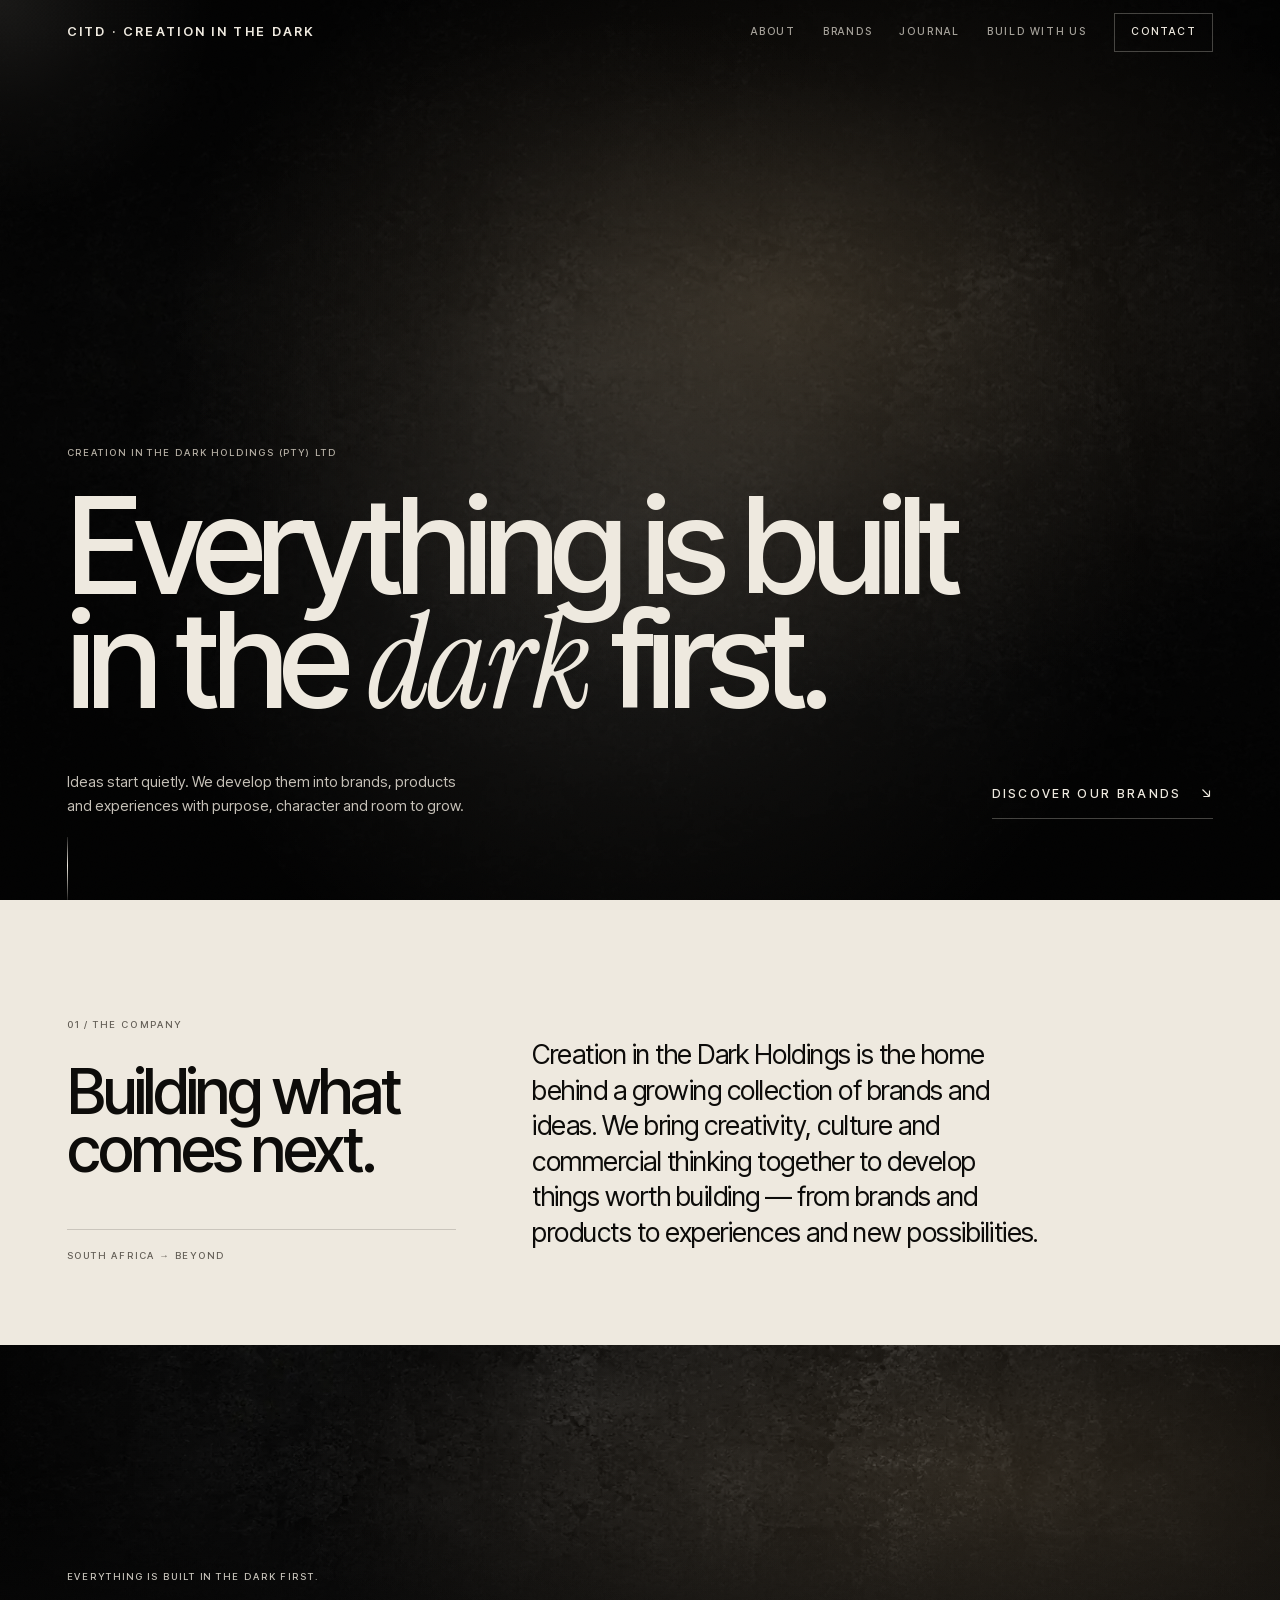
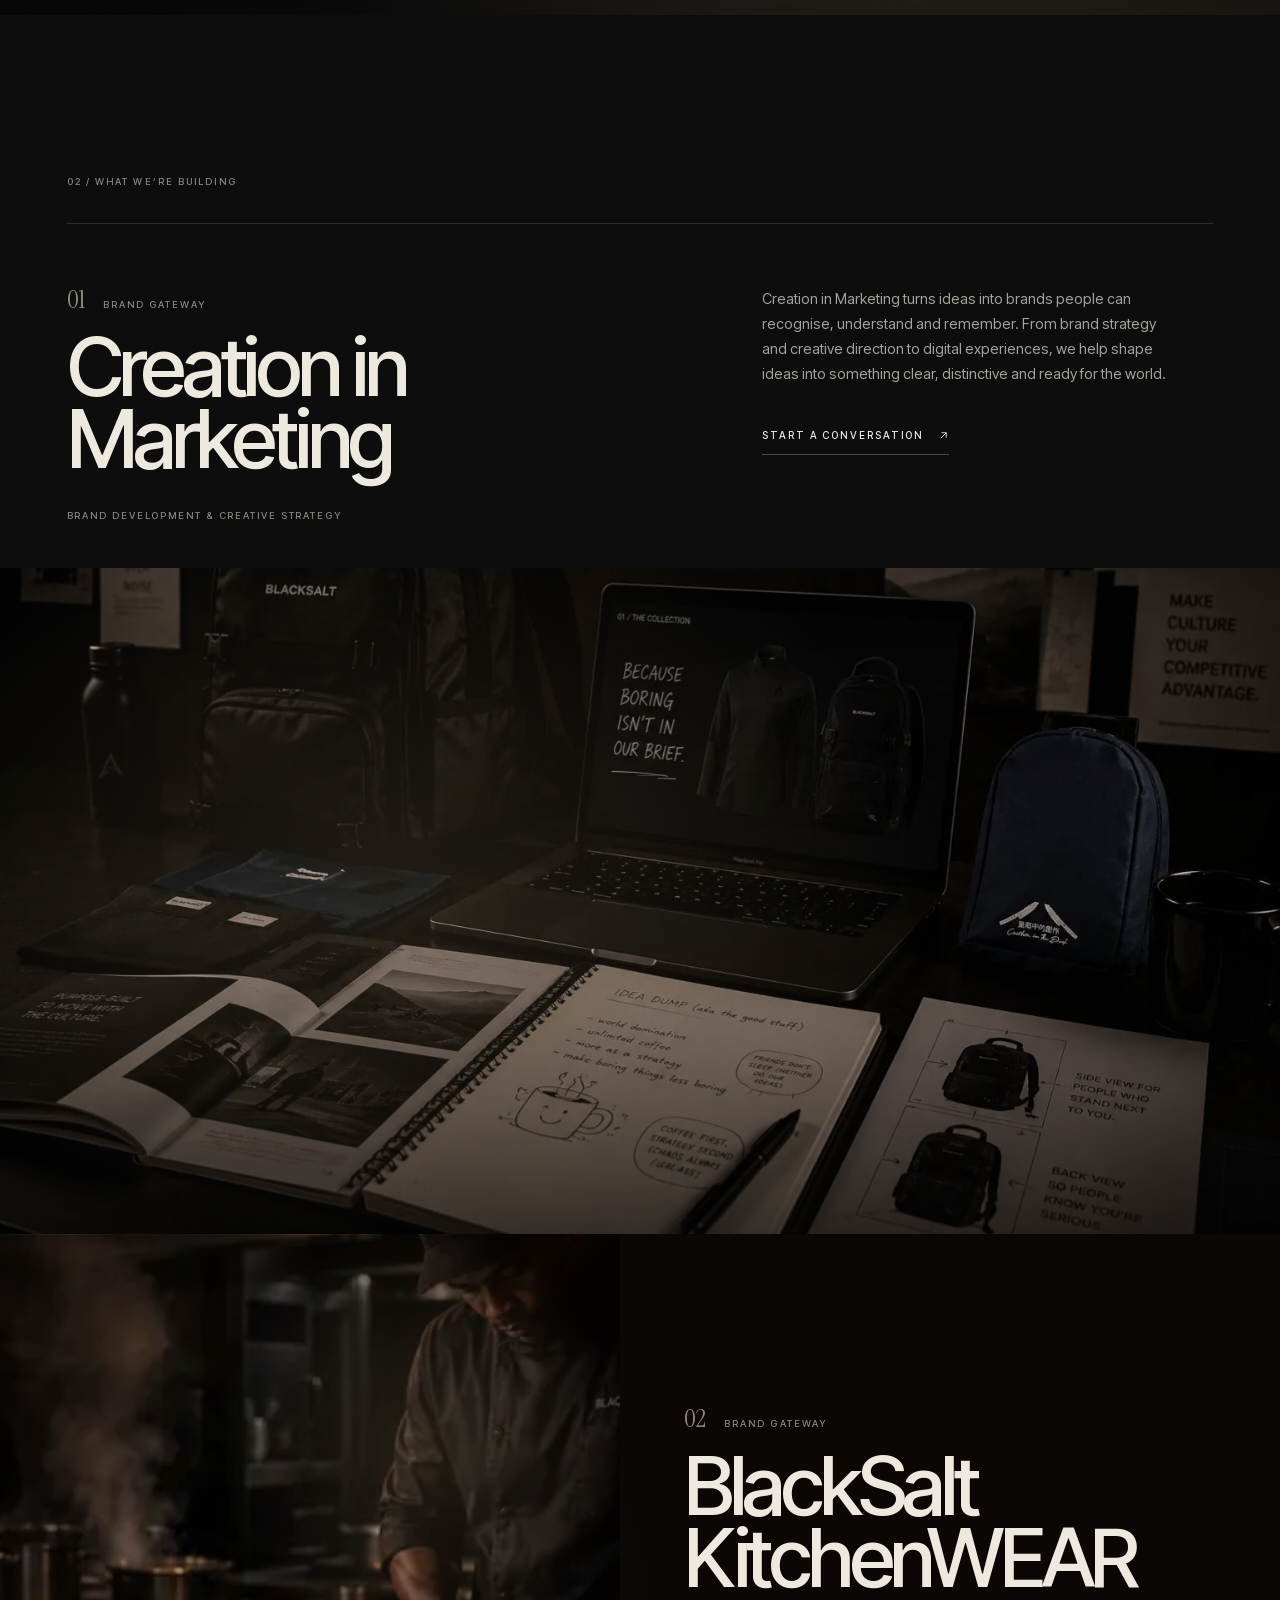
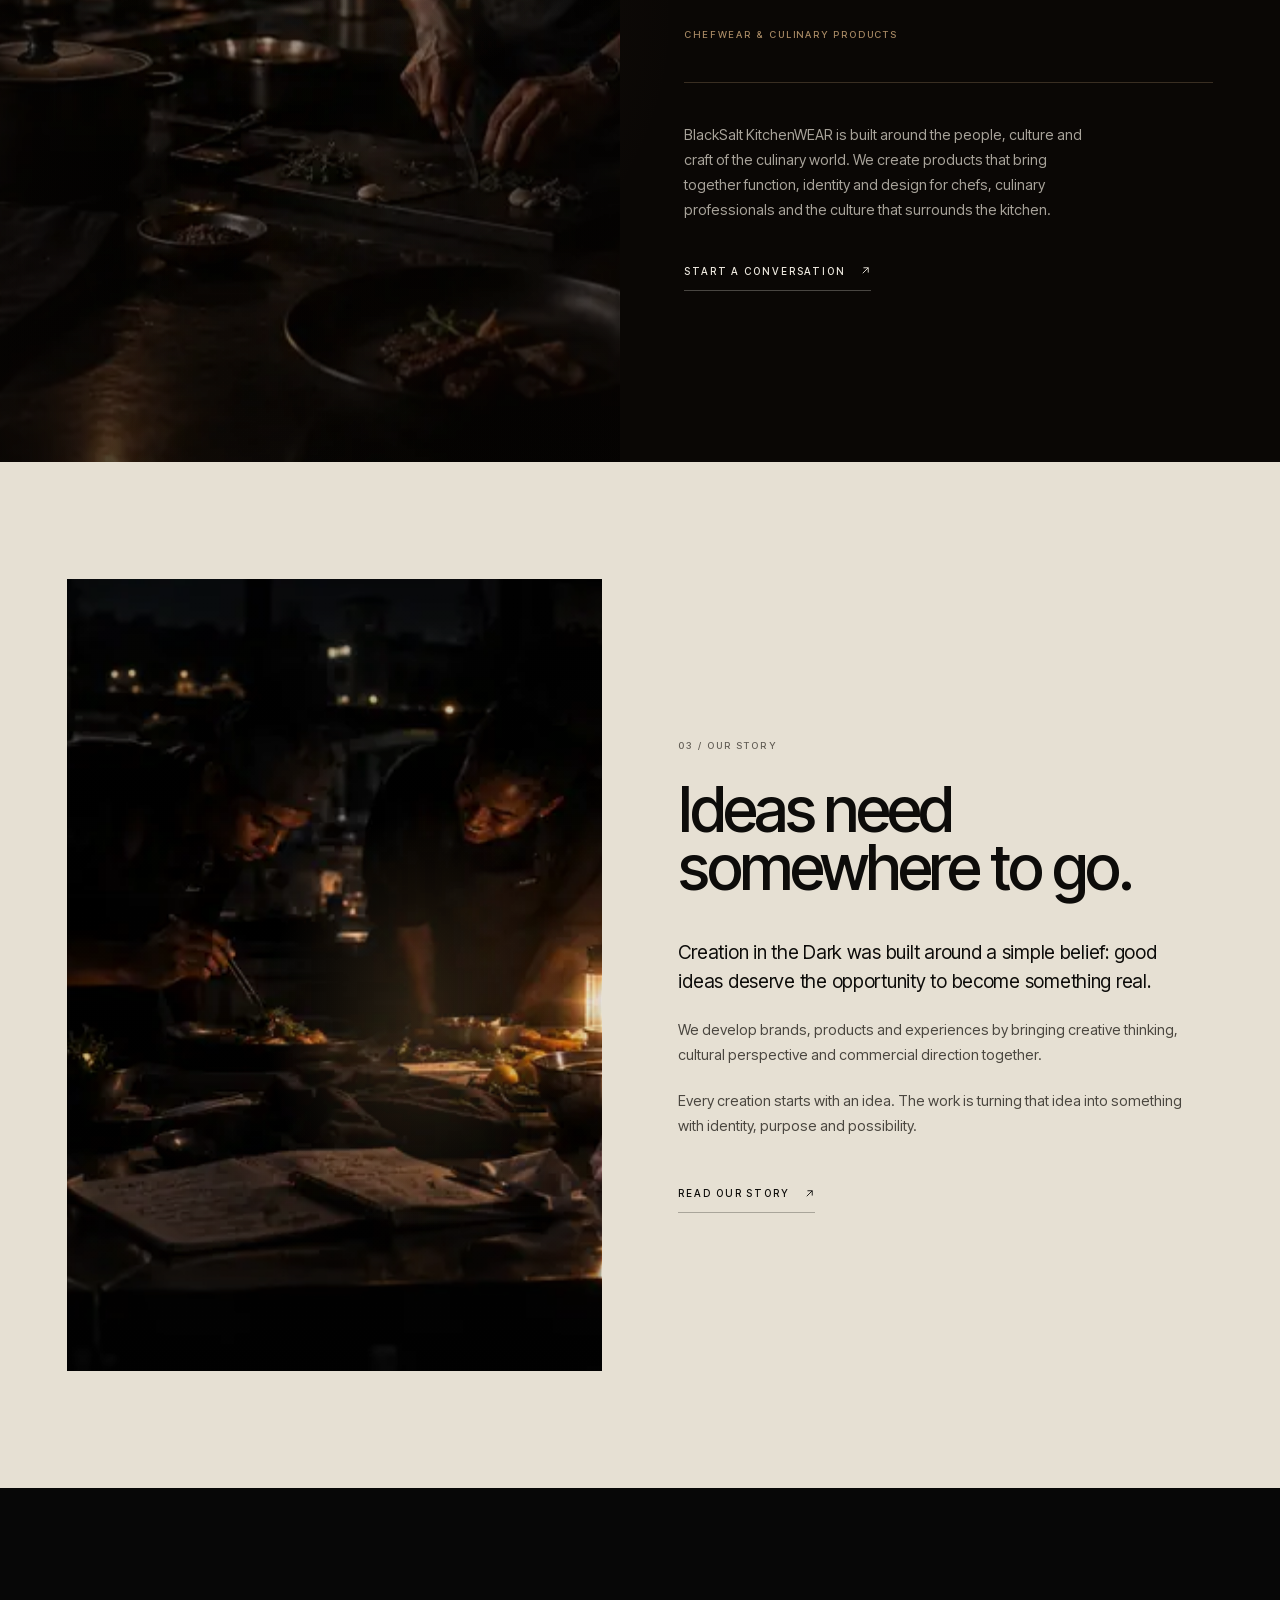
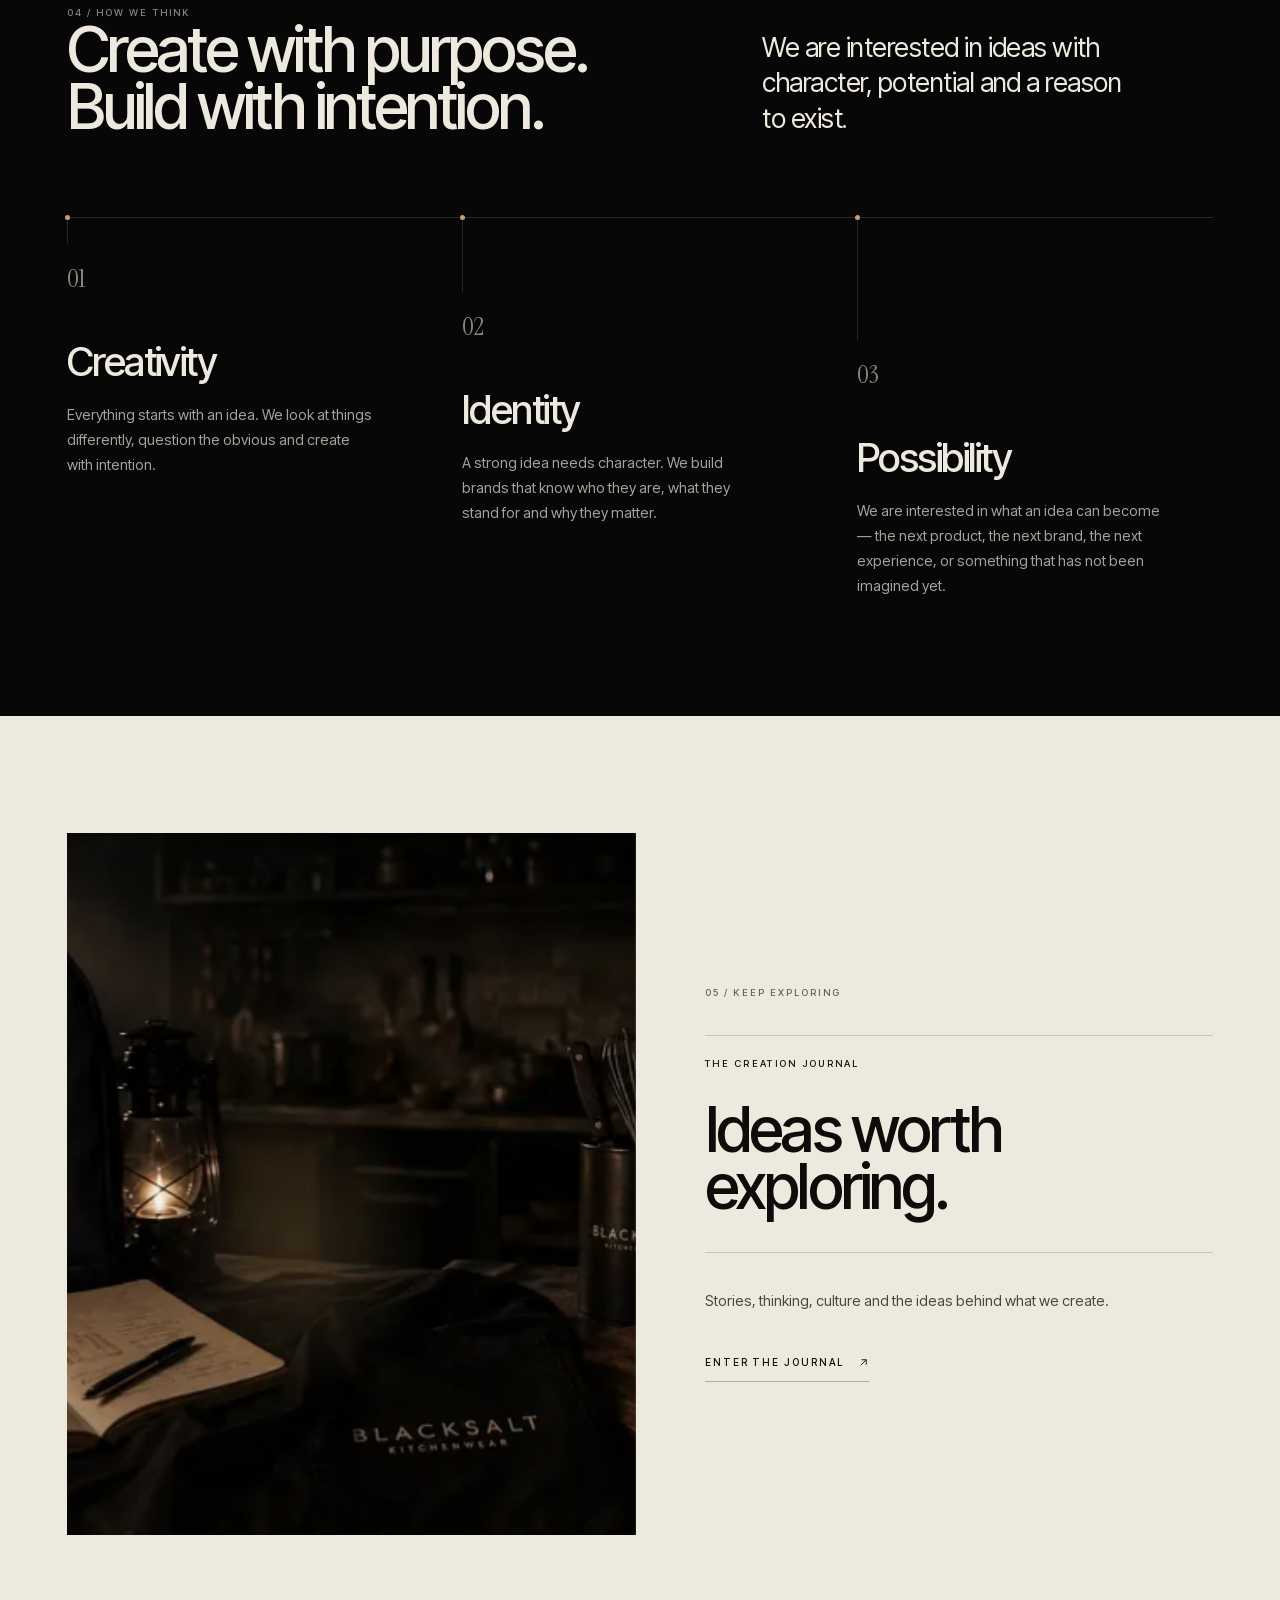
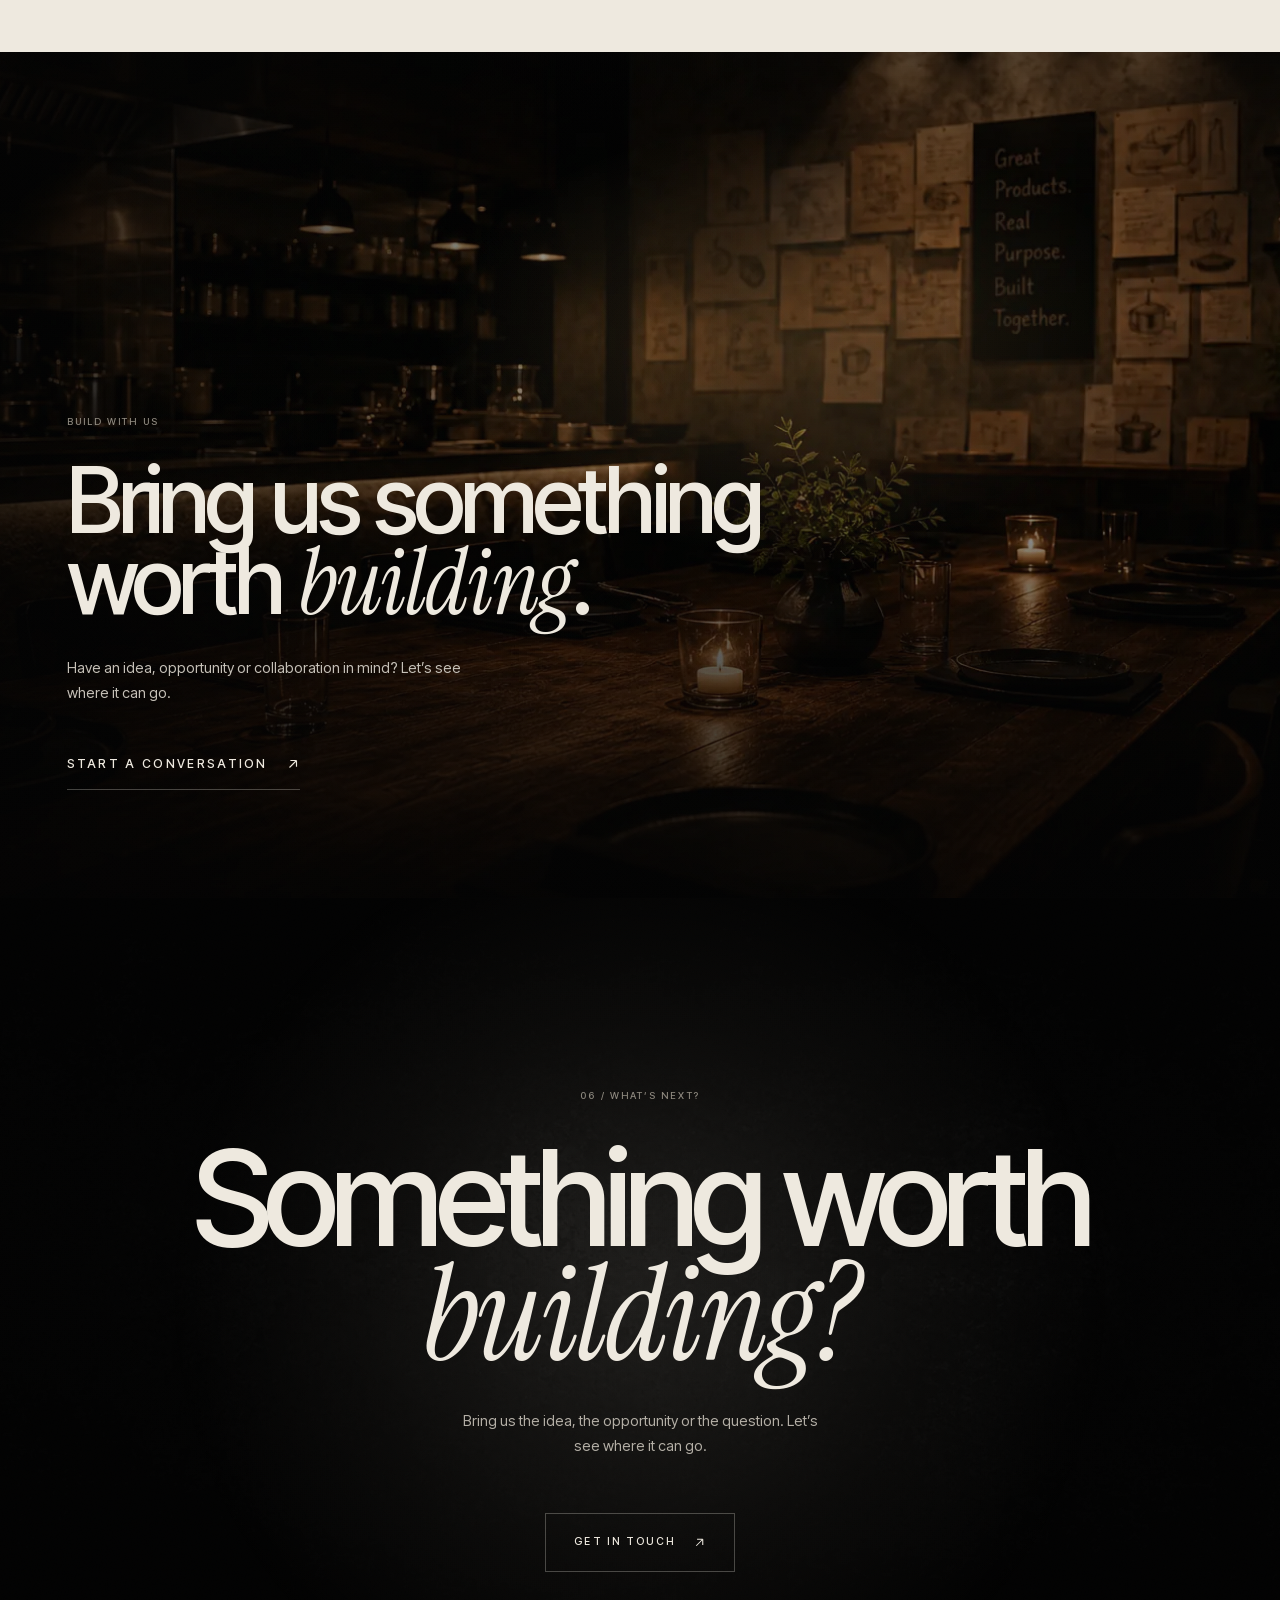
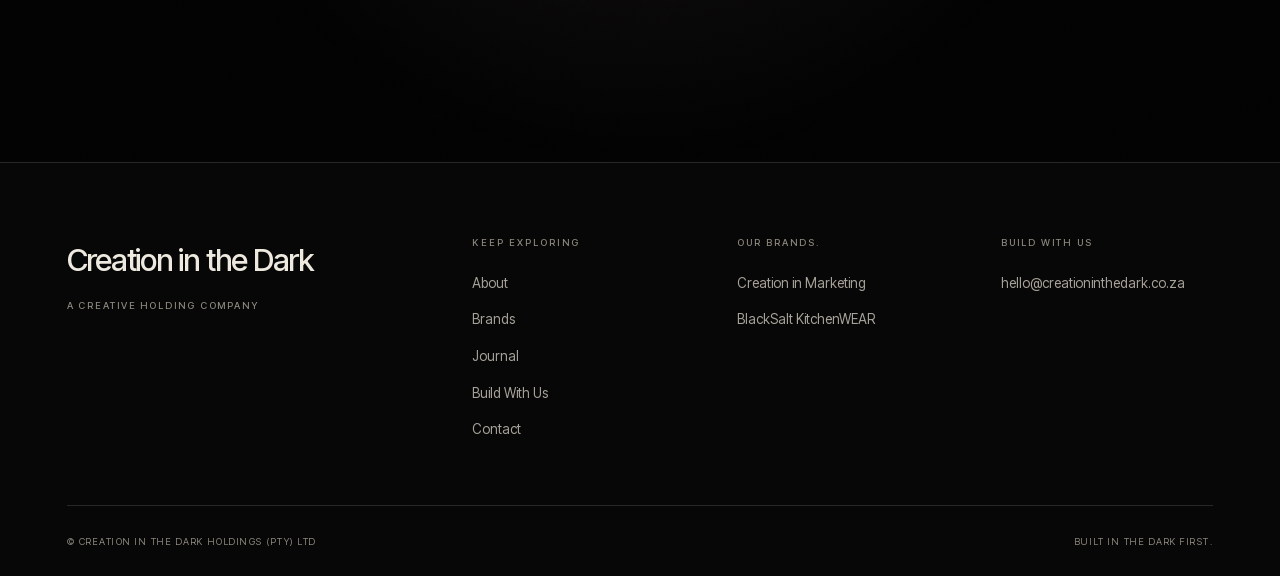
==== index.html @ 3dda26ab "Build the CITD Holdings homepage as a production experience Rebuilds the supplied single-file homepa" ====
<!DOCTYPE html>
<html lang="en-ZA">
<head>
<meta charset="UTF-8">
<meta name="viewport" content="width=device-width, initial-scale=1">
<meta name="color-scheme" content="dark">
<meta name="theme-color" content="#070707">

<title>Creation in the Dark Holdings | Brands, Products &amp; Experiences</title>
<meta name="description" content="Creation in the Dark Holdings is a South African creative holding company developing brands, products and experiences, including Creation in Marketing and BlackSalt KitchenWEAR.">
<link rel="canonical" href="https://creationinthedark.co.za/">

<meta property="og:site_name" content="Creation in the Dark Holdings">
<meta property="og:type" content="website">
<meta property="og:locale" content="en_ZA">
<meta property="og:title" content="Creation in the Dark Holdings | Brands, Products &amp; Experiences">
<meta property="og:description" content="Everything is built in the dark first.">
<meta property="og:url" content="https://creationinthedark.co.za/">
<!-- Approved CITD social image. Replace only with an approved 1200x630 CITD visual. -->
<meta property="og:image" content="https://creationinthedark.co.za/wp-content/uploads/2026/09/CITD-FAVICON.jpeg">
<meta property="og:image:alt" content="Creation in the Dark Holdings">
<meta name="twitter:card" content="summary_large_image">
<meta name="twitter:title" content="Creation in the Dark Holdings">
<meta name="twitter:description" content="Everything is built in the dark first.">
<meta name="twitter:image" content="https://creationinthedark.co.za/wp-content/uploads/2026/09/CITD-FAVICON.jpeg">

<!-- CITD favicon. This is NOT the BlackSalt favicon and must not be swapped for it. -->
<link rel="icon" type="image/jpeg" href="https://creationinthedark.co.za/wp-content/uploads/2026/09/CITD-FAVICON.jpeg">
<link rel="shortcut icon" type="image/jpeg" href="https://creationinthedark.co.za/wp-content/uploads/2026/09/CITD-FAVICON.jpeg">
<link rel="apple-touch-icon" href="https://creationinthedark.co.za/wp-content/uploads/2026/09/CITD-FAVICON.jpeg">

<link rel="preload" href="assets/fonts/inter-tight-var-latin.woff2" as="font" type="font/woff2" crossorigin>
<link rel="preload" href="assets/img/citd-hero-texture-1536.webp" as="image" type="image/webp" fetchpriority="high">
<link rel="stylesheet" href="assets/css/citd.css">

<script>document.documentElement.classList.add("js");</script>

<script type="application/ld+json">
{
  "@context": "https://schema.org",
  "@graph": [
    {
      "@type": "Organization",
      "@id": "https://creationinthedark.co.za/#organization",
      "name": "Creation in the Dark Holdings (Pty) Ltd",
      "alternateName": "CITD",
      "url": "https://creationinthedark.co.za/",
      "description": "Creation in the Dark Holdings is a South African creative holding company developing brands, products and experiences, including Creation in Marketing and BlackSalt KitchenWEAR.",
      "slogan": "Everything is built in the dark first.",
      "logo": "https://creationinthedark.co.za/wp-content/uploads/2026/09/CITD-FAVICON.jpeg",
      "image": "https://creationinthedark.co.za/wp-content/uploads/2026/09/CITD-FAVICON.jpeg",
      "email": "hello@creationinthedark.co.za",
      "address": { "@type": "PostalAddress", "addressCountry": "ZA" },
      "brand": [
        { "@type": "Brand", "name": "Creation in Marketing", "description": "Brand Development & Creative Strategy" },
        { "@type": "Brand", "name": "BlackSalt KitchenWEAR", "description": "Chefwear & Culinary Products" }
      ]
    },
    {
      "@type": "WebSite",
      "@id": "https://creationinthedark.co.za/#website",
      "url": "https://creationinthedark.co.za/",
      "name": "Creation in the Dark Holdings",
      "description": "Creation in the Dark Holdings is a South African creative holding company developing brands, products and experiences.",
      "inLanguage": "en-ZA",
      "publisher": { "@id": "https://creationinthedark.co.za/#organization" }
    },
    {
      "@type": "WebPage",
      "@id": "https://creationinthedark.co.za/#webpage",
      "url": "https://creationinthedark.co.za/",
      "name": "Creation in the Dark Holdings | Brands, Products & Experiences",
      "isPartOf": { "@id": "https://creationinthedark.co.za/#website" },
      "about": { "@id": "https://creationinthedark.co.za/#organization" },
      "inLanguage": "en-ZA"
    }
  ]
}
</script>
</head>

<body>

<a class="skip-link" href="#top">Skip to content</a>

<!-- Loading transition: black, the CITD identity, one hairline of light. -->
<div class="loader" id="loader" aria-hidden="true">
  <div class="loader__mark">
    <span class="loader__kicker">A creative holding company</span>
    <div class="loader__wordmark">Creation in the Dark</div>
    <div class="loader__rule"></div>
  </div>
</div>

<div class="spotlight" id="spotlight" aria-hidden="true"></div>

<header class="site-header" id="siteHeader">
  <div class="site-header__veil" aria-hidden="true"></div>
  <div class="site-header__inner">
    <a class="wordmark" href="#top">
      CITD<span class="wordmark__full"> <span aria-hidden="true">·</span> Creation in the Dark</span>
    </a>

    <nav class="primary-nav" aria-label="Primary">
      <a class="nav-link" href="#about">About</a>
      <a class="nav-link" href="#brands">Brands</a>
      <a class="nav-link" href="#journal">Journal</a>
      <a class="nav-link" href="#build">Build With Us</a>
      <a class="nav-link nav-link--cta" href="#contact">Contact</a>
    </nav>

    <button class="menu-toggle" type="button" id="menuToggle" aria-expanded="false" aria-controls="menuPanel">
      Menu<span class="menu-toggle__bars" aria-hidden="true"></span>
    </button>
  </div>
</header>

<div class="menu-panel" id="menuPanel" inert>
  <div class="menu-panel__head">
    <span class="wordmark">CITD</span>
    <button class="menu-close" type="button" id="menuClose">
      Close<span class="menu-close__x" aria-hidden="true"></span>
    </button>
  </div>

  <nav class="menu-panel__nav" aria-label="Menu">
    <a class="menu-item" href="#about" style="--d:.10s">
      <span class="menu-item__index" aria-hidden="true">01</span>
      <span class="menu-item__label">About</span>
    </a>
    <a class="menu-item" href="#brands" style="--d:.16s">
      <span class="menu-item__index" aria-hidden="true">02</span>
      <span class="menu-item__label">Brands</span>
    </a>
    <a class="menu-item" href="#journal" style="--d:.22s">
      <span class="menu-item__index" aria-hidden="true">03</span>
      <span class="menu-item__label">Journal</span>
    </a>
    <a class="menu-item" href="#build" style="--d:.28s">
      <span class="menu-item__index" aria-hidden="true">04</span>
      <span class="menu-item__label">Build With Us</span>
    </a>
    <a class="menu-item" href="#contact" style="--d:.34s">
      <span class="menu-item__index" aria-hidden="true">05</span>
      <span class="menu-item__label">Contact</span>
    </a>
  </nav>

  <div class="menu-panel__foot meta">
    <a href="mailto:hello@creationinthedark.co.za">hello@creationinthedark.co.za</a>
    <span>Built in the dark first.</span>
  </div>
</div>

<main id="top">

  <!-- ==================================================================
       01 HERO
       =================================================================== -->
  <section class="hero grain" id="hero" aria-labelledby="hero-title">
    <div class="hero__media" aria-hidden="true">
      <div class="media__frame" data-parallax="hero">
        <picture>
          <source type="image/webp" sizes="100vw" srcset="assets/img/citd-hero-texture-480.webp 480w, assets/img/citd-hero-texture-760.webp 760w, assets/img/citd-hero-texture-1100.webp 1100w, assets/img/citd-hero-texture-1536.webp 1536w">
          <img class="media__img" src="assets/img/citd-hero-texture-1536.jpg" sizes="100vw"
               srcset="assets/img/citd-hero-texture-480.jpg 480w, assets/img/citd-hero-texture-760.jpg 760w, assets/img/citd-hero-texture-1100.jpg 1100w, assets/img/citd-hero-texture-1536.jpg 1536w"
               width="1536" height="981" alt="" loading="eager" fetchpriority="high" decoding="sync">
        </picture>
      </div>
      <div class="media__grade hero__grade"></div>
      <div class="hero__bloom"></div>
    </div>

    <div class="hero__inner">
      <p class="hero__kicker meta" data-reveal="up" style="--d:.05s">Creation in the Dark Holdings (Pty) Ltd</p>

      <h1 class="display-xl lines" id="hero-title" data-reveal="lines" style="--d:.12s">
        <span class="line"><span>Everything is built</span></span>
        <span class="line"><span>in the <em class="accent">dark</em> first.</span></span>
      </h1>

      <div class="hero__foot">
        <p class="hero__lede" data-reveal="up" style="--d:.42s">Ideas start quietly. We develop them into brands, products and experiences with purpose, character and room to grow.</p>
        <a class="cta cta--lg" href="#brands" data-reveal="up" style="--d:.52s" data-magnetic>
          Discover our brands
          <svg class="cta__arrow cta__arrow--down" viewBox="0 0 16 16" fill="none" aria-hidden="true">
            <path d="M4 4l8 8M12 12V5m0 7H5" stroke="currentColor" stroke-width="1.3"/>
          </svg>
        </a>
      </div>
    </div>

    <div class="scroll-cue" aria-hidden="true"></div>
  </section>

  <div class="after-hero">

    <!-- ==================================================================
         02 INTRODUCTION
         =================================================================== -->
    <section class="chapter chapter--light intro" id="about" data-header="light" aria-labelledby="about-title">
      <div class="shell intro__grid">
        <div class="intro__rail">
          <p class="index-label" data-reveal="up">01 / The company</p>
          <h2 class="display-m intro__head lines" id="about-title" data-reveal="lines" style="--d:.08s">
            <span class="line"><span>Building what</span></span>
            <span class="line"><span>comes next.</span></span>
          </h2>
          <p class="intro__note meta" data-reveal="up" style="--d:.3s">South Africa → Beyond</p>
        </div>

        <div class="intro__body">
          <p class="lead intro__lead" data-reveal="up" style="--d:.16s">Creation in the Dark Holdings is the home behind a growing collection of brands and ideas. We bring creativity, culture and commercial thinking together to develop things worth building — from brands and products to experiences and new possibilities.</p>
        </div>
      </div>

      <!-- The dark material, revealed inside the light chapter. -->
      <div class="intro__slab media grain" data-reveal="mask-up" aria-hidden="true">
        <div class="media__frame" data-parallax="slow">
          <picture>
            <source type="image/webp" sizes="100vw" srcset="assets/img/citd-hero-texture-760.webp 760w, assets/img/citd-hero-texture-1100.webp 1100w, assets/img/citd-hero-texture-1536.webp 1536w">
            <img class="media__img" src="assets/img/citd-hero-texture-1100.jpg" sizes="100vw"
                 srcset="assets/img/citd-hero-texture-760.jpg 760w, assets/img/citd-hero-texture-1100.jpg 1100w, assets/img/citd-hero-texture-1536.jpg 1536w"
                 width="1536" height="981" alt="" loading="lazy" decoding="async">
          </picture>
        </div>
        <div class="media__grade"></div>
        <span class="intro__slab-label meta">Everything is built in the dark first.</span>
      </div>
    </section>

    <!-- ==================================================================
         03 CREATION IN MARKETING
         =================================================================== -->
    <section class="chapter chapter--dark brands chapter--flush" id="brands" aria-labelledby="brands-title">
      <div class="shell" style="padding-top:var(--chapter-y)">
        <div class="masthead">
          <p class="index-label" data-reveal="up">02 / What we’re building</p>
          <h2 class="display-m lines" id="brands-title" data-reveal="lines" style="--d:.08s">
            <span class="line"><span>Our brands.</span></span>
          </h2>
        </div>
      </div>

      <article class="gate gate--cim" aria-labelledby="cim-title">
        <div class="shell gate__type">
          <div>
            <div class="gate__id">
              <span class="numeral" data-reveal="fade">01</span>
              <span class="index-label" data-reveal="up" style="--d:.06s">Brand gateway</span>
            </div>
            <h3 class="display-l gate__name lines" id="cim-title" data-reveal="lines" style="--d:.1s">
              <span class="line"><span>Creation in</span></span>
              <span class="line"><span>Marketing</span></span>
            </h3>
            <p class="gate__sub meta" data-reveal="up" style="--d:.34s">Brand Development &amp; Creative Strategy</p>
          </div>

          <div>
            <p class="body-copy gate__copy" data-reveal="up" style="--d:.2s">Creation in Marketing turns ideas into brands people can recognise, understand and remember. From brand strategy and creative direction to digital experiences, we help shape ideas into something clear, distinctive and ready for the world.</p>
            <a class="cta gate__cta" href="#build" data-reveal="up" style="--d:.3s" data-magnetic>
              Start a conversation
              <svg class="cta__arrow" viewBox="0 0 16 16" fill="none" aria-hidden="true">
                <path d="M4 12L12 4M12 4H5m7 0v7" stroke="currentColor" stroke-width="1.3"/>
              </svg>
            </a>
          </div>
        </div>

        <figure class="gate__band media grain" data-reveal="mask-x">
          <div class="media__frame" data-parallax="mid">
            <picture>
              <source type="image/webp" sizes="100vw" srcset="assets/img/creation-in-marketing-480.webp 480w, assets/img/creation-in-marketing-760.webp 760w, assets/img/creation-in-marketing-1100.webp 1100w, assets/img/creation-in-marketing-1536.webp 1536w">
              <img class="media__img" src="assets/img/creation-in-marketing-1100.jpg" sizes="100vw"
                   srcset="assets/img/creation-in-marketing-480.jpg 480w, assets/img/creation-in-marketing-760.jpg 760w, assets/img/creation-in-marketing-1100.jpg 1100w, assets/img/creation-in-marketing-1536.jpg 1536w"
                   width="1536" height="1024" alt="A dimly lit studio desk laid out with work in progress: a laptop showing the BlackSalt collection, strategy notes and photographs pinned to the wall behind, an open sketchbook of ideas, and BlackSalt and Creation in the Dark bags." loading="lazy" decoding="async">
            </picture>
          </div>
          <div class="media__grade"></div>
        </figure>
      </article>
    </section>

    <!-- ==================================================================
         04 BLACKSALT KITCHENWEAR
         =================================================================== -->
    <section class="chapter chapter--warm gate gate--bs" aria-labelledby="bs-title">
      <div class="gate__split">
        <figure class="gate__media media" data-reveal="mask-up">
          <div class="media__frame" data-parallax="mid">
            <picture>
              <source type="image/webp" sizes="(max-width: 1020px) 100vw, 52vw" srcset="assets/img/blacksalt-kitchenwear-480.webp 480w, assets/img/blacksalt-kitchenwear-760.webp 760w, assets/img/blacksalt-kitchenwear-1100.webp 1100w, assets/img/blacksalt-kitchenwear-1536.webp 1536w">
              <img class="media__img" src="assets/img/blacksalt-kitchenwear-1100.jpg" sizes="(max-width: 1020px) 100vw, 52vw"
                   srcset="assets/img/blacksalt-kitchenwear-480.jpg 480w, assets/img/blacksalt-kitchenwear-760.jpg 760w, assets/img/blacksalt-kitchenwear-1100.jpg 1100w, assets/img/blacksalt-kitchenwear-1536.jpg 1536w"
                   width="1536" height="1024" alt="A chef in a black BlackSalt KitchenWEAR jacket and cap plating a dish in a dark professional kitchen, with a BlackSalt apron and a Creation in the Dark backpack on the counter." loading="lazy" decoding="async">
            </picture>
          </div>
          <div class="media__grade"></div>
        </figure>

        <div class="gate__body">
          <div class="gate__id">
            <span class="numeral" data-reveal="fade">02</span>
            <span class="index-label" data-reveal="up" style="--d:.06s">Brand gateway</span>
          </div>
          <h3 class="display-l gate__name lines" id="bs-title" data-reveal="lines" style="--d:.1s">
            <span class="line"><span>BlackSalt</span></span>
            <span class="line"><span>KitchenWEAR</span></span>
          </h3>
          <p class="gate__sub meta" data-reveal="up" style="--d:.34s">Chefwear &amp; Culinary Products</p>
          <hr class="rule gate__hair" data-reveal="rule" style="--d:.4s">
          <p class="body-copy gate__copy" data-reveal="up" style="--d:.24s">BlackSalt KitchenWEAR is built around the people, culture and craft of the culinary world. We create products that bring together function, identity and design for chefs, culinary professionals and the culture that surrounds the kitchen.</p>
          <a class="cta gate__cta" href="#build" data-reveal="up" style="--d:.32s" data-magnetic>
            Start a conversation
            <svg class="cta__arrow" viewBox="0 0 16 16" fill="none" aria-hidden="true">
              <path d="M4 12L12 4M12 4H5m7 0v7" stroke="currentColor" stroke-width="1.3"/>
            </svg>
          </a>
        </div>
      </div>
    </section>

    <!-- ==================================================================
         05 OUR STORY
         =================================================================== -->
    <section class="chapter chapter--light story" id="story" data-header="light" aria-labelledby="story-title">
      <div class="shell story__grid">
        <figure class="story__media media" data-reveal="mask-up">
          <div class="media__frame" data-parallax="mid">
            <picture>
              <source type="image/webp" sizes="(max-width: 1020px) 100vw, 50vw" srcset="assets/img/citd-our-story-480.webp 480w, assets/img/citd-our-story-760.webp 760w, assets/img/citd-our-story-1100.webp 1100w, assets/img/citd-our-story-1536.webp 1536w">
              <img class="media__img" src="assets/img/citd-our-story-1100.jpg" sizes="(max-width: 1020px) 100vw, 50vw"
                   srcset="assets/img/citd-our-story-480.jpg 480w, assets/img/citd-our-story-760.jpg 760w, assets/img/citd-our-story-1100.jpg 1100w, assets/img/citd-our-story-1536.jpg 1536w"
                   width="1536" height="1024" alt="Two cooks working side by side over a single lantern in a darkened kitchen at night, plating a dish by its light." loading="lazy" decoding="async">
            </picture>
          </div>
          <div class="media__grade"></div>
          <div class="story__dim" aria-hidden="true"></div>
        </figure>

        <div class="story__body">
          <p class="index-label" data-reveal="up">03 / Our story</p>
          <h2 class="display-m story__head lines" id="story-title" data-reveal="lines" style="--d:.08s">
            <span class="line"><span>Ideas need</span></span>
            <span class="line"><span>somewhere to go.</span></span>
          </h2>
          <div class="story__prose">
            <p class="body-copy" data-reveal="up" style="--d:.16s">Creation in the Dark was built around a simple belief: good ideas deserve the opportunity to become something real.</p>
            <p class="body-copy" data-reveal="up" style="--d:.22s">We develop brands, products and experiences by bringing creative thinking, cultural perspective and commercial direction together.</p>
            <p class="body-copy" data-reveal="up" style="--d:.28s">Every creation starts with an idea. The work is turning that idea into something with identity, purpose and possibility.</p>
          </div>
          <a class="cta story__cta" href="#build" data-reveal="up" style="--d:.34s" data-magnetic>
            Read our story
            <svg class="cta__arrow" viewBox="0 0 16 16" fill="none" aria-hidden="true">
              <path d="M4 12L12 4M12 4H5m7 0v7" stroke="currentColor" stroke-width="1.3"/>
            </svg>
          </a>
        </div>
      </div>
    </section>

    <!-- ==================================================================
         06 HOW WE THINK
         =================================================================== -->
    <section class="chapter chapter--dark thinking grain" id="thinking" aria-labelledby="thinking-title">
      <div class="shell">
        <div class="thinking__head">
          <div>
            <p class="index-label" data-reveal="up">04 / How we think</p>
            <h2 class="display-m lines" id="thinking-title" data-reveal="lines" style="--d:.08s">
              <span class="line"><span>Create with purpose.</span></span>
              <span class="line"><span>Build with intention.</span></span>
            </h2>
          </div>
          <p class="lead thinking__lead" data-reveal="up" style="--d:.2s">We are interested in ideas with character, potential and a reason to exist.</p>
        </div>

        <div class="stages">
          <div class="stages__track" aria-hidden="true"><span class="stages__fill"></span></div>
          <ol class="stages__list">
            <li class="stage" data-reveal="fade">
              <span class="stage__tick" aria-hidden="true" style="--d:.1s"></span>
              <span class="stage__drop" aria-hidden="true"></span>
              <span class="numeral stage__no" aria-hidden="true">01</span>
              <h3 class="stage__name">Creativity</h3>
              <p class="body-copy stage__copy">Everything starts with an idea. We look at things differently, question the obvious and create with intention.</p>
            </li>
            <li class="stage" data-reveal="fade" style="--d:.12s">
              <span class="stage__tick" aria-hidden="true" style="--d:.22s"></span>
              <span class="stage__drop" aria-hidden="true"></span>
              <span class="numeral stage__no" aria-hidden="true">02</span>
              <h3 class="stage__name">Identity</h3>
              <p class="body-copy stage__copy">A strong idea needs character. We build brands that know who they are, what they stand for and why they matter.</p>
            </li>
            <li class="stage" data-reveal="fade" style="--d:.24s">
              <span class="stage__tick" aria-hidden="true" style="--d:.34s"></span>
              <span class="stage__drop" aria-hidden="true"></span>
              <span class="numeral stage__no" aria-hidden="true">03</span>
              <h3 class="stage__name">Possibility</h3>
              <p class="body-copy stage__copy">We are interested in what an idea can become — the next product, the next brand, the next experience, or something that has not been imagined yet.</p>
            </li>
          </ol>
        </div>
      </div>
    </section>

    <!-- ==================================================================
         07a CREATION JOURNAL
         =================================================================== -->
    <section class="chapter chapter--light journal" id="journal" data-header="light" aria-labelledby="journal-title">
      <div class="shell journal__grid journal__spread">
        <figure class="journal__media media" data-reveal="mask-up">
          <div class="media__frame" data-parallax="mid">
            <picture>
              <source type="image/webp" sizes="(max-width: 1020px) 100vw, 53vw" srcset="assets/img/citd-creation-journal-480.webp 480w, assets/img/citd-creation-journal-760.webp 760w, assets/img/citd-creation-journal-1100.webp 1100w, assets/img/citd-creation-journal-1536.webp 1536w">
              <img class="media__img" src="assets/img/citd-creation-journal-1100.jpg" sizes="(max-width: 1020px) 100vw, 53vw"
                   srcset="assets/img/citd-creation-journal-480.jpg 480w, assets/img/citd-creation-journal-760.jpg 760w, assets/img/citd-creation-journal-1100.jpg 1100w, assets/img/citd-creation-journal-1536.jpg 1536w"
                   width="1536" height="1024" alt="A lantern-lit kitchen table with an open sketchbook of product drawings, a Creation in the Dark backpack, a folded BlackSalt KitchenWEAR apron and a pot of utensils." loading="lazy" decoding="async">
            </picture>
          </div>
          <div class="media__grade"></div>
        </figure>

        <div class="journal__body">
          <p class="index-label" data-reveal="up">05 / Keep exploring</p>
          <p class="meta journal__kicker" data-reveal="up" style="--d:.06s">The Creation Journal</p>
          <h2 class="display-m journal__head lines" id="journal-title" data-reveal="lines" style="--d:.12s">
            <span class="line"><span>Ideas worth</span></span>
            <span class="line"><span>exploring.</span></span>
          </h2>
          <hr class="rule journal__hair" data-reveal="rule" style="--d:.24s">
          <p class="body-copy" data-reveal="up" style="--d:.2s">Stories, thinking, culture and the ideas behind what we create.</p>
          <a class="cta journal__cta" href="#contact" data-reveal="up" style="--d:.28s" data-magnetic>
            Enter the Journal
            <svg class="cta__arrow" viewBox="0 0 16 16" fill="none" aria-hidden="true">
              <path d="M4 12L12 4M12 4H5m7 0v7" stroke="currentColor" stroke-width="1.3"/>
            </svg>
          </a>
        </div>
      </div>
    </section>

    <!-- ==================================================================
         07b BUILD WITH US
         =================================================================== -->
    <section class="build grain" id="build" aria-labelledby="build-title">
      <div class="build__media media" aria-hidden="true">
        <div class="media__frame" data-parallax="slow">
          <picture>
            <source type="image/webp" sizes="100vw" srcset="assets/img/citd-build-with-us-480.webp 480w, assets/img/citd-build-with-us-760.webp 760w, assets/img/citd-build-with-us-1100.webp 1100w, assets/img/citd-build-with-us-1536.webp 1536w">
            <img class="media__img" src="assets/img/citd-build-with-us-1100.jpg" sizes="100vw"
                 srcset="assets/img/citd-build-with-us-480.jpg 480w, assets/img/citd-build-with-us-760.jpg 760w, assets/img/citd-build-with-us-1100.jpg 1100w, assets/img/citd-build-with-us-1536.jpg 1536w"
                 width="1536" height="1024" alt="A long candlelit table laid for a shared meal, with a wall of pinned product sketches and notes behind it." loading="lazy" decoding="async">
          </picture>
        </div>
        <div class="media__grade"></div>
      </div>

      <div class="build__inner">
        <p class="index-label" data-reveal="up">Build With Us</p>
        <h2 class="display-l build__head lines" id="build-title" data-reveal="lines" style="--d:.08s">
          <span class="line"><span>Bring us something</span></span>
          <span class="line"><span>worth <em class="accent">building</em>.</span></span>
        </h2>
        <p class="build__copy body-copy" data-reveal="up" style="--d:.3s">Have an idea, opportunity or collaboration in mind? Let’s see where it can go.</p>
        <a class="cta cta--lg build__cta" href="#contact" data-reveal="up" style="--d:.38s" data-magnetic>
          Start a conversation
          <svg class="cta__arrow" viewBox="0 0 16 16" fill="none" aria-hidden="true">
            <path d="M4 12L12 4M12 4H5m7 0v7" stroke="currentColor" stroke-width="1.3"/>
          </svg>
        </a>
      </div>
    </section>

    <!-- ==================================================================
         08 FINAL CTA
         =================================================================== -->
    <section class="finale grain" id="contact" aria-labelledby="finale-title">
      <div class="finale__media media" aria-hidden="true">
        <div class="media__frame" data-parallax="slow">
          <picture>
            <source type="image/webp" sizes="100vw" srcset="assets/img/citd-hero-texture-760.webp 760w, assets/img/citd-hero-texture-1100.webp 1100w, assets/img/citd-hero-texture-1536.webp 1536w">
            <img class="media__img" src="assets/img/citd-hero-texture-1100.jpg" sizes="100vw"
                 srcset="assets/img/citd-hero-texture-760.jpg 760w, assets/img/citd-hero-texture-1100.jpg 1100w, assets/img/citd-hero-texture-1536.jpg 1536w"
                 width="1536" height="981" alt="" loading="lazy" decoding="async">
          </picture>
        </div>
        <div class="media__grade"></div>
      </div>
      <div class="finale__bloom" aria-hidden="true"></div>

      <div class="finale__inner">
        <p class="index-label" data-reveal="up">06 / What’s next?</p>
        <h2 class="display-xl finale__head lines" id="finale-title" data-reveal="lines" style="--d:.08s">
          <span class="line"><span>Something worth</span></span>
          <span class="line"><span><em class="accent">building?</em></span></span>
        </h2>
        <p class="finale__copy body-copy" data-reveal="up" style="--d:.34s">Bring us the idea, the opportunity or the question. Let’s see where it can go.</p>
        <div class="finale__cta" data-reveal="up" style="--d:.42s">
          <a class="cta-door" href="mailto:hello@creationinthedark.co.za" data-magnetic>
            Get in touch
            <svg class="cta__arrow" viewBox="0 0 16 16" fill="none" aria-hidden="true">
              <path d="M4 12L12 4M12 4H5m7 0v7" stroke="currentColor" stroke-width="1.3"/>
            </svg>
          </a>
        </div>
      </div>
    </section>

  </div><!-- /.after-hero -->
</main>

<footer class="site-footer">
  <div class="shell">
    <div class="footer__grid">
      <div class="footer__brand">
        <p class="footer__wordmark">Creation in the Dark</p>
        <p class="footer__tag meta">A creative holding company</p>
      </div>

      <nav class="footer__col" aria-label="Footer">
        <p class="index-label">Keep exploring</p>
        <ul>
          <li><a href="#about">About</a></li>
          <li><a href="#brands">Brands</a></li>
          <li><a href="#journal">Journal</a></li>
          <li><a href="#build">Build With Us</a></li>
          <li><a href="#contact">Contact</a></li>
        </ul>
      </nav>

      <div class="footer__col">
        <p class="index-label">Our brands.</p>
        <ul>
          <li><a href="#brands">Creation in Marketing</a></li>
          <li><a href="#brands">BlackSalt KitchenWEAR</a></li>
        </ul>
      </div>

      <div class="footer__col">
        <p class="index-label">Build With Us</p>
        <ul>
          <li><a href="mailto:hello@creationinthedark.co.za">hello@creationinthedark.co.za</a></li>
        </ul>
      </div>
    </div>

    <div class="footer__meta">
      <span>© Creation in the Dark Holdings (Pty) Ltd</span>
      <span>Built in the dark first.</span>
    </div>
  </div>
</footer>

<!--
  WhatsApp affordance is intentionally disabled until a real number is supplied.
  To enable, replace 27XXXXXXXXX with the CITD WhatsApp number and uncomment.

  <a class="whatsapp" href="https://wa.me/27XXXXXXXXX" target="_blank" rel="noopener"
     aria-label="Chat with Creation in the Dark on WhatsApp">WhatsApp</a>
-->

<script src="assets/vendor/lenis.min.js" defer></script>
<script src="assets/vendor/gsap.min.js" defer></script>
<script src="assets/vendor/ScrollTrigger.min.js" defer></script>
<script src="assets/js/citd.js" defer></script>
</body>
</html>
---- assets/css/citd.css ----
/* ==========================================================================
   Creation in the Dark Holdings (Pty) Ltd
   Homepage design system
   Concept: darkness -> discovery -> creation -> light
   ========================================================================== */

/* --------------------------------------------------------------------------
   1. Fonts (self-hosted, latin subset)
   -------------------------------------------------------------------------- */

@font-face {
  font-family: "Inter Tight";
  font-style: normal;
  font-weight: 400 600;
  font-display: swap;
  src: url("../fonts/inter-tight-var-latin.woff2") format("woff2");
  unicode-range: U+0000-00FF, U+0131, U+0152-0153, U+02BB-02BC, U+02C6, U+02DA,
    U+02DC, U+0304, U+0308, U+0329, U+2000-206F, U+20AC, U+2122, U+2191, U+2193,
    U+2212, U+2215, U+FEFF, U+FFFD;
}

@font-face {
  font-family: "Instrument Serif";
  font-style: normal;
  font-weight: 400;
  font-display: swap;
  src: url("../fonts/instrument-serif-latin.woff2") format("woff2");
  unicode-range: U+0000-00FF, U+0131, U+0152-0153, U+02BB-02BC, U+02C6, U+02DA,
    U+02DC, U+0304, U+0308, U+0329, U+2000-206F, U+20AC, U+2122, U+2191, U+2193,
    U+2212, U+2215, U+FEFF, U+FFFD;
}

@font-face {
  font-family: "Instrument Serif";
  font-style: italic;
  font-weight: 400;
  font-display: swap;
  src: url("../fonts/instrument-serif-italic-latin.woff2") format("woff2");
  unicode-range: U+0000-00FF, U+0131, U+0152-0153, U+02BB-02BC, U+02C6, U+02DA,
    U+02DC, U+0304, U+0308, U+0329, U+2000-206F, U+20AC, U+2122, U+2191, U+2193,
    U+2212, U+2215, U+FEFF, U+FFFD;
}

/* --------------------------------------------------------------------------
   2. Tokens
   -------------------------------------------------------------------------- */

:root {
  /* Ground */
  --ink: #070707;
  --ink-deep: #030303;
  --char: #0d0d0d;
  --char-2: #111111;
  --umber: #0a0705; /* warm near-black, BlackSalt */
  --umber-2: #140e08;

  /* Light */
  --paper: #eee9df;
  --paper-2: #e6e0d3;
  --paper-edge: #d8d1c1;

  /* Type on dark. The muted tones are held at >=5:1 so the small
     editorial labels still clear WCAG AA at 11px. */
  --on-dark: #eee9df;
  --on-dark-2: #a8a39a;
  --on-dark-3: #8d887e;

  /* Type on light */
  --on-light: #0d0c0a;
  --on-light-2: #4a463f;
  --on-light-3: #625d55;

  /* Warm accent, used sparingly */
  --warm: #c2a074;
  --warm-deep: #8d6f45;

  /* Hairlines */
  --hair-on-dark: rgba(238, 233, 223, 0.14);
  --hair-on-dark-2: rgba(238, 233, 223, 0.28);
  --hair-on-light: rgba(13, 12, 10, 0.16);
  --hair-on-light-2: rgba(13, 12, 10, 0.34);

  /* Typography */
  --sans: "Inter Tight", "Helvetica Neue", Helvetica, Arial, sans-serif;
  --serif: "Instrument Serif", Georgia, "Times New Roman", serif;

  /* Rhythm */
  --pad: clamp(20px, 5.2vw, 84px);
  --shell: 1560px;
  --chapter-y: clamp(96px, 13vh, 190px);
  --header-h: clamp(58px, 7.2vh, 76px);

  /* Motion */
  --e-out: cubic-bezier(0.16, 1, 0.3, 1);
  --e-soft: cubic-bezier(0.4, 0, 0.2, 1);
  --e-io: cubic-bezier(0.7, 0, 0.2, 1);
  --t-fast: 0.32s;
  --t-mid: 0.6s;
  --t-slow: 1.05s;

  /* Filmic grain tile */
  --grain: url("data:image/svg+xml,%3Csvg xmlns='http://www.w3.org/2000/svg' width='170' height='170'%3E%3Cfilter id='n'%3E%3CfeTurbulence type='fractalNoise' baseFrequency='.8' numOctaves='3' stitchTiles='stitch'/%3E%3C/filter%3E%3Crect width='170' height='170' filter='url(%23n)'/%3E%3C/svg%3E");
}

/* --------------------------------------------------------------------------
   3. Reset & base
   -------------------------------------------------------------------------- */

*,
*::before,
*::after {
  box-sizing: border-box;
}

html {
  overflow-x: clip;
  -webkit-text-size-adjust: 100%;
  scroll-behavior: smooth;
  background: var(--ink);
}

@supports not (overflow-x: clip) {
  html {
    overflow-x: hidden;
  }
}

body {
  margin: 0;
  background: var(--ink);
  color: var(--on-dark);
  font-family: var(--sans);
  font-size: 16px;
  font-weight: 400;
  line-height: 1.6;
  font-synthesis-weight: none;
  -webkit-font-smoothing: antialiased;
  -moz-osx-font-smoothing: grayscale;
  text-rendering: optimizeLegibility;
}

img,
picture,
svg {
  display: block;
  max-width: 100%;
}

a {
  color: inherit;
  text-decoration: none;
}

button {
  font: inherit;
  color: inherit;
  background: none;
  border: 0;
  padding: 0;
  cursor: pointer;
}

h1,
h2,
h3,
p,
figure,
blockquote {
  margin: 0;
}

ul,
ol {
  margin: 0;
  padding: 0;
  list-style: none;
}

::selection {
  background: var(--paper);
  color: var(--ink);
}

:focus-visible {
  outline: 2px solid var(--warm);
  outline-offset: 4px;
  border-radius: 1px;
}

/* Lenis (self-hosted runtime styles) */
html.lenis,
html.lenis body {
  height: auto;
}
.lenis.lenis-smooth {
  scroll-behavior: auto !important;
}
.lenis.lenis-smooth [data-lenis-prevent] {
  overscroll-behavior: contain;
}
.lenis.lenis-stopped {
  overflow: hidden;
}
.lenis.lenis-smooth iframe {
  pointer-events: none;
}

/* --------------------------------------------------------------------------
   4. Utilities
   -------------------------------------------------------------------------- */

.shell {
  width: 100%;
  max-width: var(--shell);
  margin-inline: auto;
  padding-inline: var(--pad);
}

.visually-hidden {
  position: absolute;
  width: 1px;
  height: 1px;
  margin: -1px;
  padding: 0;
  overflow: hidden;
  clip: rect(0 0 0 0);
  clip-path: inset(50%);
  white-space: nowrap;
  border: 0;
}

.skip-link {
  position: fixed;
  top: 12px;
  left: 12px;
  z-index: 300;
  padding: 12px 18px;
  background: var(--paper);
  color: var(--ink);
  font-size: 11px;
  letter-spacing: 0.16em;
  text-transform: uppercase;
  transform: translateY(-160%);
  transition: transform var(--t-fast) var(--e-out);
}

.skip-link:focus-visible {
  transform: none;
}

/* Editorial index label: "01 / The company" */
.index-label {
  display: block;
  font-size: clamp(9.5px, 0.72vw, 11px);
  font-weight: 500;
  letter-spacing: 0.22em;
  text-transform: uppercase;
  color: var(--on-dark-3);
}

.chapter--light .index-label,
.index-label--light {
  color: var(--on-light-3);
}

/* Hairline rule that draws in */
.rule {
  display: block;
  height: 1px;
  border: 0;
  margin: 0;
  background: var(--hair-on-dark);
  transform-origin: left center;
}

.chapter--light .rule {
  background: var(--hair-on-light);
}

/* Filmic grain, dark grounds only */
.grain::after {
  content: "";
  position: absolute;
  inset: 0;
  z-index: 3;
  background-image: var(--grain);
  background-size: 170px 170px;
  opacity: 0.035;
  mix-blend-mode: overlay;
  pointer-events: none;
}

/* --------------------------------------------------------------------------
   5. Type scale
   -------------------------------------------------------------------------- */

.display-xl,
.display-l,
.display-m,
.display-s {
  font-weight: 500;
  letter-spacing: -0.05em;
  text-wrap: balance;
}

.display-xl {
  font-size: clamp(46px, 10.4vw, 168px);
  line-height: 0.86;
  letter-spacing: -0.058em;
}

.display-l {
  font-size: clamp(40px, 7.2vw, 118px);
  line-height: 0.88;
  letter-spacing: -0.052em;
}

.display-m {
  font-size: clamp(33px, 4.9vw, 78px);
  line-height: 0.92;
  letter-spacing: -0.046em;
}

.display-s {
  font-size: clamp(25px, 2.6vw, 40px);
  line-height: 1.02;
  letter-spacing: -0.032em;
}

/* Serif italic accent inside display type */
.accent {
  font-family: var(--serif);
  font-weight: 400;
  font-style: italic;
  letter-spacing: -0.024em;
}

/* Large editorial lead paragraph */
.lead {
  font-size: clamp(19px, 2.1vw, 31px);
  line-height: 1.32;
  letter-spacing: -0.019em;
  font-weight: 400;
  text-wrap: pretty;
}

.body-copy {
  font-size: clamp(14.5px, 1.05vw, 16.5px);
  line-height: 1.72;
  color: var(--on-dark-2);
  text-wrap: pretty;
}

.chapter--light .body-copy {
  color: var(--on-light-2);
}

/* Small tracked meta line */
.meta {
  font-size: clamp(9.5px, 0.72vw, 11px);
  font-weight: 500;
  letter-spacing: 0.2em;
  text-transform: uppercase;
}

/* Ghost numeral */
.numeral {
  font-family: var(--serif);
  font-weight: 400;
  font-size: clamp(20px, 2vw, 30px);
  line-height: 1;
  color: var(--on-dark-3);
  font-feature-settings: "lnum";
}

.chapter--light .numeral {
  color: var(--on-light-3);
}

/* --------------------------------------------------------------------------
   6. Reveal system  (JS adds .is-in; without JS everything is visible)
   -------------------------------------------------------------------------- */

.js [data-reveal] {
  --d: 0s;
  transition: opacity var(--t-slow) var(--e-out) var(--d),
    transform var(--t-slow) var(--e-out) var(--d),
    clip-path var(--t-slow) var(--e-out) var(--d);
}

.js [data-reveal="up"] {
  opacity: 0;
  transform: translate3d(0, 30px, 0);
}

.js [data-reveal="fade"] {
  opacity: 0;
}

/* Mask reveals clip the CHILDREN, never the observed element itself:
   Chromium counts an element's own clip-path as a clip, so a fully clipped
   element reports zero intersection and could never reveal itself. */
.js [data-reveal="mask-up"],
.js [data-reveal="mask-x"] {
  background: transparent;
}

.js [data-reveal="mask-up"] > *,
.js [data-reveal="mask-x"] > * {
  transition: clip-path var(--t-slow) var(--e-out) var(--d);
}

.js [data-reveal="mask-up"] > * {
  clip-path: inset(100% 0 0 0);
}

.js [data-reveal="mask-x"] > * {
  clip-path: inset(0 100% 0 0);
}

.js [data-reveal="rule"] {
  transform: scaleX(0);
}

/* Scoped per variant: a blanket clip-path would clip display descenders. */
.js [data-reveal="up"].is-in,
.js [data-reveal="fade"].is-in {
  opacity: 1;
  transform: none;
}

.js [data-reveal="mask-up"].is-in > *,
.js [data-reveal="mask-x"].is-in > * {
  clip-path: inset(0 0 0 0);
}

.js [data-reveal="rule"].is-in {
  transform: scaleX(1);
}

/* Line-by-line display reveal. Lines are authored in the markup so the
   copy stays intact and readable with JS disabled. */
.lines {
  display: block;
}

.lines .line {
  display: block;
  overflow: hidden;
  /* Room for descenders inside the mask, cancelled again so layout is unchanged */
  padding-bottom: 0.22em;
  margin-bottom: -0.22em;
}

.js .lines .line > span {
  display: block;
  transform: translate3d(0, 132%, 0);
  transition: transform 1.15s var(--e-out) var(--ld, 0s);
}

.js .lines.is-in .line > span {
  transform: none;
}

.lines .line:nth-child(2) > span {
  --ld: 0.09s;
}
.lines .line:nth-child(3) > span {
  --ld: 0.18s;
}
.lines .line:nth-child(4) > span {
  --ld: 0.27s;
}

/* --------------------------------------------------------------------------
   7. Media primitive — images behave as environments, never as cards
   -------------------------------------------------------------------------- */

.media {
  position: relative;
  overflow: hidden;
  background: var(--char);
  isolation: isolate;
}

.media__frame {
  position: absolute;
  inset: 0;
  /* Overscale gives the parallax somewhere to travel without exposing edges */
  height: 122%;
  top: -11%;
  will-change: transform;
}

.media__frame > picture {
  display: block;
  width: 100%;
  height: 100%;
}

.media__img {
  width: 100%;
  height: 100%;
  object-fit: cover;
  object-position: center;
  transform: scale(1.001);
  transition: transform 1.4s var(--e-out);
}

/* Cinematic grade laid over every photograph */
.media__grade {
  position: absolute;
  inset: 0;
  z-index: 2;
  pointer-events: none;
}

.media--flat .media__frame {
  height: 100%;
  top: 0;
}

/* --------------------------------------------------------------------------
   8. Loading transition
   -------------------------------------------------------------------------- */

/* The loader exists only where JS can dismiss it. Without JS it never
   renders, so the page is never covered by a screen nothing will clear. */
.loader {
  display: none;
}

.js .loader {
  position: fixed;
  inset: 0;
  z-index: 250;
  display: grid;
  place-items: center;
  background: var(--ink-deep);
  transition: opacity 0.8s var(--e-out), visibility 0.8s;
  /* Failsafe: if citd.js never arrives, the loader still clears itself. */
  animation: loader-failsafe 0.01s linear 4s forwards;
}

.loader.is-done {
  opacity: 0;
  visibility: hidden;
  pointer-events: none;
}

@keyframes loader-failsafe {
  to {
    opacity: 0;
    visibility: hidden;
    pointer-events: none;
  }
}

.loader__mark {
  text-align: center;
}

.loader__kicker {
  display: block;
  margin-bottom: 16px;
  font-size: 9.5px;
  font-weight: 500;
  letter-spacing: 0.28em;
  text-transform: uppercase;
  color: var(--on-dark-3);
  opacity: 0;
  animation: loader-in 0.9s var(--e-out) 0.1s forwards;
}

.loader__wordmark {
  font-size: clamp(20px, 3.4vw, 40px);
  font-weight: 500;
  letter-spacing: -0.03em;
  opacity: 0;
  animation: loader-in 1s var(--e-out) 0.2s forwards;
}

.loader__rule {
  width: min(220px, 42vw);
  height: 1px;
  margin: 22px auto 0;
  background: var(--hair-on-dark-2);
  transform: scaleX(0);
  transform-origin: left center;
  animation: loader-rule 1.25s var(--e-io) 0.28s forwards;
}

@keyframes loader-in {
  to {
    opacity: 1;
  }
}

@keyframes loader-rule {
  to {
    transform: scaleX(1);
  }
}

body.is-locked {
  overflow: hidden;
}

/* --------------------------------------------------------------------------
   9. Cursor light  (pointer:fine only, disabled for reduced motion)
   -------------------------------------------------------------------------- */

.spotlight {
  position: fixed;
  top: 0;
  left: 0;
  z-index: 4;
  width: 620px;
  height: 620px;
  margin: -310px 0 0 -310px;
  border-radius: 50%;
  pointer-events: none;
  opacity: 0;
  background: radial-gradient(
    circle closest-side,
    rgba(255, 246, 230, 0.09),
    rgba(255, 240, 220, 0.035) 34%,
    transparent 70%
  );
  mix-blend-mode: screen;
  transition: opacity 0.7s var(--e-soft);
  will-change: transform;
}

body.has-spotlight .spotlight {
  opacity: 1;
}

/* The light dims over the paper chapters so it never muddies them */
body.has-spotlight.on-light .spotlight {
  opacity: 0.32;
}

/* --------------------------------------------------------------------------
   10. Header
   -------------------------------------------------------------------------- */

.site-header {
  position: fixed;
  top: 0;
  left: 0;
  right: 0;
  z-index: 100;
  isolation: isolate;
  transition: transform 0.55s var(--e-out);
}

.site-header__inner {
  display: flex;
  align-items: center;
  justify-content: space-between;
  gap: 24px;
  width: 100%;
  max-width: var(--shell);
  margin-inline: auto;
  padding: 0 var(--pad);
  height: var(--header-h);
  transition: height 0.5s var(--e-out);
}

.site-header__veil {
  position: absolute;
  inset: 0;
  z-index: -1;
  background: rgba(7, 7, 7, 0.62);
  border-bottom: 1px solid var(--hair-on-dark);
  backdrop-filter: blur(20px) saturate(120%);
  -webkit-backdrop-filter: blur(20px) saturate(120%);
  opacity: 0;
  transition: opacity 0.5s var(--e-soft), background 0.5s var(--e-soft),
    border-color 0.5s var(--e-soft);
}

.site-header.is-scrolled .site-header__veil {
  opacity: 1;
}

.site-header.is-scrolled .site-header__inner {
  height: calc(var(--header-h) - 8px);
}

/* Inverted state over the paper chapters */
.site-header.is-light {
  color: var(--on-light);
}

.site-header.is-light .site-header__veil {
  background: rgba(238, 233, 223, 0.68);
  border-bottom-color: var(--hair-on-light);
}

.wordmark {
  font-size: clamp(12px, 1vw, 14px);
  font-weight: 600;
  letter-spacing: 0.18em;
  text-transform: uppercase;
  white-space: nowrap;
}

.wordmark__full {
  display: none;
}

.primary-nav {
  display: flex;
  align-items: center;
  gap: clamp(18px, 2.1vw, 38px);
}

.nav-link {
  position: relative;
  font-size: 10.5px;
  font-weight: 500;
  letter-spacing: 0.17em;
  text-transform: uppercase;
  white-space: nowrap;
  opacity: 0.68;
  transition: opacity var(--t-fast) var(--e-soft);
}

.nav-link::after {
  content: "";
  position: absolute;
  left: 0;
  right: 0;
  bottom: -6px;
  height: 1px;
  background: currentColor;
  transform: scaleX(0);
  transform-origin: left center;
  transition: transform 0.45s var(--e-out);
}

.nav-link:hover,
.nav-link:focus-visible,
.nav-link.is-current {
  opacity: 1;
}

.nav-link:hover::after,
.nav-link:focus-visible::after,
.nav-link.is-current::after {
  transform: scaleX(1);
}

.nav-link--cta {
  opacity: 1;
  padding: 10px 16px;
  border: 1px solid var(--hair-on-dark-2);
  transition: background var(--t-fast) var(--e-soft),
    color var(--t-fast) var(--e-soft), border-color var(--t-fast) var(--e-soft);
}

.nav-link--cta::after {
  display: none;
}

.nav-link--cta:hover,
.nav-link--cta:focus-visible {
  background: var(--paper);
  border-color: var(--paper);
  color: var(--ink);
}

.is-light .nav-link--cta {
  border-color: var(--hair-on-light-2);
}

.is-light .nav-link--cta:hover,
.is-light .nav-link--cta:focus-visible {
  background: var(--ink);
  border-color: var(--ink);
  color: var(--paper);
}

.menu-toggle {
  display: none;
  align-items: center;
  gap: 10px;
  font-size: 10.5px;
  font-weight: 500;
  letter-spacing: 0.17em;
  text-transform: uppercase;
  padding: 10px 2px;
}

.menu-toggle__bars {
  display: block;
  position: relative;
  width: 22px;
  height: 7px;
}

.menu-toggle__bars::before,
.menu-toggle__bars::after {
  content: "";
  position: absolute;
  left: 0;
  right: 0;
  height: 1px;
  background: currentColor;
  transition: transform 0.4s var(--e-out);
}

.menu-toggle__bars::before {
  top: 0;
}

.menu-toggle__bars::after {
  bottom: 0;
}

.menu-toggle:hover .menu-toggle__bars::before {
  transform: translateX(4px);
}

.menu-toggle:hover .menu-toggle__bars::after {
  transform: translateX(-4px);
}

/* --------------------------------------------------------------------------
   11. Mobile menu
   -------------------------------------------------------------------------- */

.menu-panel {
  position: fixed;
  inset: 0;
  z-index: 200;
  display: flex;
  flex-direction: column;
  padding: 0 var(--pad) calc(var(--pad) + 8px);
  background: rgba(5, 5, 5, 0.97);
  backdrop-filter: blur(26px);
  -webkit-backdrop-filter: blur(26px);
  color: var(--on-dark);
  opacity: 0;
  visibility: hidden;
  clip-path: inset(0 0 100% 0);
  transition: opacity 0.5s var(--e-out), visibility 0.5s,
    clip-path 0.75s var(--e-out);
}

.menu-panel.is-open {
  opacity: 1;
  visibility: visible;
  clip-path: inset(0 0 0 0);
}

.menu-panel__head {
  display: flex;
  align-items: center;
  justify-content: space-between;
  height: var(--header-h);
  flex: none;
}

.menu-close {
  display: flex;
  align-items: center;
  gap: 10px;
  font-size: 10.5px;
  font-weight: 500;
  letter-spacing: 0.17em;
  text-transform: uppercase;
  padding: 10px 2px;
}

.menu-close__x {
  position: relative;
  width: 14px;
  height: 14px;
}

.menu-close__x::before,
.menu-close__x::after {
  content: "";
  position: absolute;
  top: 50%;
  left: 0;
  right: 0;
  height: 1px;
  background: currentColor;
}

.menu-close__x::before {
  transform: rotate(45deg);
}

.menu-close__x::after {
  transform: rotate(-45deg);
}

.menu-panel__nav {
  margin-block: auto;
  padding-block: 32px;
}

.menu-item {
  display: flex;
  align-items: baseline;
  gap: clamp(14px, 4vw, 26px);
  padding: clamp(9px, 1.6vh, 15px) 0;
  border-top: 1px solid var(--hair-on-dark);
  opacity: 0;
  transform: translate3d(0, 22px, 0);
  transition: opacity 0.6s var(--e-out) var(--d, 0s),
    transform 0.7s var(--e-out) var(--d, 0s);
}

.menu-panel.is-open .menu-item {
  opacity: 1;
  transform: none;
}

.menu-item:last-child {
  border-bottom: 1px solid var(--hair-on-dark);
}

.menu-item__index {
  flex: none;
  font-family: var(--serif);
  font-size: 13px;
  color: var(--on-dark-3);
}

.menu-item__label {
  font-size: clamp(30px, 8.4vw, 60px);
  font-weight: 500;
  line-height: 1;
  letter-spacing: -0.045em;
  transition: transform 0.5s var(--e-out);
}

.menu-item:hover .menu-item__label,
.menu-item:focus-visible .menu-item__label {
  transform: translateX(10px);
}

.menu-panel__foot {
  display: flex;
  flex-wrap: wrap;
  gap: 8px 22px;
  flex: none;
  color: var(--on-dark-3);
}

.menu-panel__foot a {
  transition: color var(--t-fast) var(--e-soft);
}

.menu-panel__foot a:hover {
  color: var(--on-dark);
}

/* --------------------------------------------------------------------------
   12. Chapters
   -------------------------------------------------------------------------- */

.chapter {
  position: relative;
  padding-block: var(--chapter-y);
  scroll-margin-top: var(--header-h);
}

.chapter--dark {
  background: var(--char);
  color: var(--on-dark);
}

.chapter--light {
  background: var(--paper);
  color: var(--on-light);
}

.chapter--warm {
  background: var(--umber);
  color: var(--on-dark);
}

.chapter--flush {
  padding-block: 0;
}

/* --------------------------------------------------------------------------
   13. Hero  (sticky, the introduction scrolls over it)
   -------------------------------------------------------------------------- */

.hero {
  position: sticky;
  top: 0;
  z-index: 0;
  display: flex;
  align-items: flex-end;
  min-height: 100svh;
  padding-block: calc(var(--header-h) + 40px) clamp(48px, 9vh, 108px);
  overflow: hidden;
  background: var(--ink);
  transform-origin: 50% 30%;
}

.hero__media {
  position: absolute;
  inset: 0;
  z-index: 0;
}

.hero__media .media__img {
  object-position: 52% 46%;
}

/* Light emerging from darkness: a warm pool behind the headline,
   heavy falloff at every edge. */
.hero__grade {
  position: absolute;
  inset: 0;
  z-index: 1;
  background: radial-gradient(
      68% 62% at 62% 34%,
      rgba(196, 164, 118, 0.2),
      rgba(150, 122, 84, 0.07) 42%,
      transparent 72%
    ),
    linear-gradient(
      104deg,
      rgba(3, 3, 3, 0.9) 0%,
      rgba(3, 3, 3, 0.42) 46%,
      rgba(3, 3, 3, 0.72) 100%
    ),
    linear-gradient(
      180deg,
      rgba(3, 3, 3, 0.68) 0%,
      rgba(3, 3, 3, 0.14) 34%,
      rgba(3, 3, 3, 0.86) 100%
    );
}

.hero__bloom {
  position: absolute;
  z-index: 1;
  left: 50%;
  top: 58%;
  width: min(1500px, 130vw);
  aspect-ratio: 1;
  transform: translate(-50%, -50%) scale(0.72);
  border-radius: 50%;
  background: radial-gradient(
    circle closest-side,
    rgba(255, 244, 226, 0.11),
    rgba(255, 238, 214, 0.04) 38%,
    transparent 68%
  );
  opacity: 0;
  pointer-events: none;
}

.hero.is-lit .hero__bloom {
  opacity: 1;
  transform: translate(-50%, -50%) scale(1);
  transition: opacity 2.6s var(--e-soft) 0.2s,
    transform 3.4s var(--e-out) 0.2s;
}

.hero__inner {
  position: relative;
  z-index: 4;
  width: 100%;
  max-width: var(--shell);
  margin-inline: auto;
  padding-inline: var(--pad);
}

.hero__kicker {
  margin-bottom: clamp(20px, 3.2vh, 34px);
  color: #b9b3a8;
}

.hero h1 {
  max-width: 15em;
}

.hero__foot {
  display: grid;
  grid-template-columns: minmax(0, 1fr) auto;
  align-items: end;
  gap: clamp(24px, 4vw, 72px);
  margin-top: clamp(30px, 5.4vh, 62px);
}

.hero__lede {
  max-width: 46ch;
  font-size: clamp(14.5px, 1.15vw, 17px);
  line-height: 1.68;
  color: #c6c1b8;
}

.scroll-cue {
  position: absolute;
  left: var(--pad);
  bottom: 0;
  z-index: 4;
  width: 1px;
  height: clamp(40px, 7vh, 74px);
  overflow: hidden;
  background: var(--hair-on-dark);
}

.scroll-cue::after {
  content: "";
  position: absolute;
  inset: 0;
  background: linear-gradient(
    180deg,
    transparent,
    var(--paper) 45%,
    transparent
  );
  animation: cue 2.8s var(--e-io) infinite;
}

@keyframes cue {
  0% {
    transform: translateY(-100%);
  }
  55%,
  100% {
    transform: translateY(100%);
  }
}

/* Everything after the hero rides above it */
.after-hero {
  position: relative;
  z-index: 1;
}

/* --------------------------------------------------------------------------
   14. CTAs
   -------------------------------------------------------------------------- */

/* Text CTA with a hairline that extends, plus a travelling arrow.
   Used for invitations rather than rectangular marketing buttons. */
.cta {
  position: relative;
  display: inline-flex;
  align-items: center;
  gap: 14px;
  padding-bottom: 12px;
  font-size: clamp(10px, 0.78vw, 11.5px);
  font-weight: 500;
  letter-spacing: 0.19em;
  text-transform: uppercase;
  white-space: nowrap;
}

.cta::before,
.cta::after {
  content: "";
  position: absolute;
  left: 0;
  bottom: 0;
  height: 1px;
}

.cta::before {
  right: 0;
  background: currentColor;
  opacity: 0.28;
}

.cta::after {
  width: 100%;
  background: currentColor;
  transform: scaleX(0);
  transform-origin: left center;
  transition: transform 0.6s var(--e-out);
}

.cta:hover::after,
.cta:focus-visible::after {
  transform: scaleX(1);
}

.cta__arrow {
  flex: none;
  width: 11px;
  height: 11px;
  transition: transform 0.5s var(--e-out);
}

.cta:hover .cta__arrow,
.cta:focus-visible .cta__arrow {
  transform: translate(4px, -4px);
}

.cta__arrow--down:hover,
.cta:hover .cta__arrow--down,
.cta:focus-visible .cta__arrow--down {
  transform: translate(4px, 4px);
}

.cta--lg {
  gap: 18px;
  padding-bottom: 16px;
  font-size: clamp(11px, 0.95vw, 13.5px);
}

.cta--lg .cta__arrow {
  width: 14px;
  height: 14px;
}

/* Door CTA: a hairline rectangle that fills upward on hover */
.cta-door {
  position: relative;
  display: inline-flex;
  align-items: center;
  gap: 16px;
  padding: 20px 28px;
  border: 1px solid var(--hair-on-dark-2);
  font-size: clamp(10.5px, 0.82vw, 12px);
  font-weight: 500;
  letter-spacing: 0.2em;
  text-transform: uppercase;
  overflow: hidden;
  isolation: isolate;
  transition: color 0.5s var(--e-out), border-color 0.5s var(--e-out);
}

.cta-door::before {
  content: "";
  position: absolute;
  inset: 0;
  z-index: -1;
  background: var(--paper);
  transform: scaleY(0);
  transform-origin: 50% 100%;
  transition: transform 0.7s var(--e-out);
}

.cta-door:hover,
.cta-door:focus-visible {
  color: var(--ink);
  border-color: var(--paper);
}

.cta-door:hover::before,
.cta-door:focus-visible::before {
  transform: scaleY(1);
}

.cta-door .cta__arrow {
  width: 13px;
  height: 13px;
  transition: transform 0.5s var(--e-out);
}

.cta-door:hover .cta__arrow,
.cta-door:focus-visible .cta__arrow {
  transform: translate(4px, -4px);
}

/* --------------------------------------------------------------------------
   15. Introduction
   -------------------------------------------------------------------------- */

.intro {
  overflow: hidden;
  /* No cream below the slab: the light chapter dissolves back into the
     dark one rather than stopping short of it. */
  padding-bottom: 0;
}

.intro__grid {
  display: grid;
  grid-template-columns: minmax(0, 4fr) minmax(0, 7fr);
  gap: clamp(40px, 6vw, 110px);
  align-items: start;
}

.intro__rail {
  position: relative;
}

.intro__head {
  margin-top: clamp(18px, 2.4vw, 34px);
}

.intro__note {
  margin-top: clamp(30px, 4vw, 52px);
  padding-top: 18px;
  border-top: 1px solid var(--hair-on-light);
  color: var(--on-light-3);
}

.intro__body {
  padding-top: clamp(4px, 1.6vw, 26px);
}

.intro__lead {
  max-width: 34ch;
}

/* A band of the dark material, revealed inside the light chapter —
   the concept made literal. */
.intro__slab {
  position: relative;
  height: clamp(180px, 30vh, 320px);
  margin-top: clamp(56px, 9vh, 118px);
  overflow: hidden;
  background: var(--ink);
}

.intro__slab .media__grade {
  background: radial-gradient(
      90% 180% at 78% 50%,
      rgba(196, 164, 118, 0.18),
      transparent 62%
    ),
    linear-gradient(
      90deg,
      rgba(3, 3, 3, 0.72),
      rgba(3, 3, 3, 0.1) 55%,
      rgba(3, 3, 3, 0.5)
    ),
    /* Merges into the dark chapter that follows */
      linear-gradient(180deg, transparent 55%, var(--char));
}

.intro__slab-label {
  position: absolute;
  z-index: 4;
  left: var(--pad);
  bottom: clamp(18px, 3vw, 30px);
  /* Small text over imagery, so it stays well clear of its darkest ground */
  color: rgba(238, 233, 223, 0.84);
}

/* --------------------------------------------------------------------------
   16. Brand masthead
   -------------------------------------------------------------------------- */

.brands {
  background: var(--char);
}

.masthead {
  display: grid;
  grid-template-columns: minmax(0, 4fr) minmax(0, 7fr);
  gap: clamp(20px, 6vw, 110px);
  align-items: end;
  padding-bottom: clamp(22px, 3vw, 34px);
  border-bottom: 1px solid var(--hair-on-dark);
}

/* --------------------------------------------------------------------------
   17. Brand gateway — Creation in Marketing
   Signature motion: horizontal, left to right. Strategy to execution.
   -------------------------------------------------------------------------- */

.gate {
  position: relative;
}

.gate__type {
  display: grid;
  /* The brand name is the dominant identity, so it gets the wider column */
  grid-template-columns: minmax(0, 7fr) minmax(0, 5fr);
  gap: clamp(20px, 5vw, 90px);
  padding-block: clamp(42px, 7vh, 82px) clamp(34px, 5vh, 58px);
}

.gate__id {
  display: flex;
  align-items: baseline;
  gap: 18px;
}

/* Sized so both brand names hold a single line each on desktop */
.gate__name {
  margin-top: clamp(10px, 1.4vw, 20px);
  font-size: clamp(37px, 6.4vw, 104px);
}

/* Clear of the display descenders above it */
.gate__sub {
  margin-top: clamp(18px, 2.6vw, 40px);
  color: var(--on-dark-3);
}

.gate__copy {
  max-width: 46ch;
}

.gate__cta {
  margin-top: clamp(26px, 3.4vw, 40px);
}

/* Full-bleed cinematic band */
.gate__band {
  position: relative;
  height: clamp(340px, 74svh, 780px);
  overflow: hidden;
  background: var(--ink);
}

.gate--cim .gate__band .media__grade {
  background: radial-gradient(
      70% 90% at 30% 45%,
      rgba(214, 182, 136, 0.14),
      transparent 62%
    ),
    linear-gradient(
      180deg,
      rgba(3, 3, 3, 0.44),
      rgba(3, 3, 3, 0.08) 42%,
      rgba(3, 3, 3, 0.62)
    );
}

.gate--cim .gate__band:hover .media__img,
.gate--cim:focus-within .gate__band .media__img {
  transform: scale(1.028);
}

/* --------------------------------------------------------------------------
   18. Brand gateway — BlackSalt KitchenWEAR
   Deliberately different: warm ground, split composition, vertical reveal.
   -------------------------------------------------------------------------- */

.gate--bs {
  background: var(--umber);
  padding-block: 0;
  overflow: hidden;
}

.gate--bs::before {
  content: "";
  position: absolute;
  inset: 0;
  background: radial-gradient(
    62% 74% at 12% 46%,
    rgba(148, 112, 62, 0.13),
    transparent 66%
  );
  pointer-events: none;
}

.gate__split {
  position: relative;
  z-index: 2;
  display: grid;
  grid-template-columns: minmax(0, 1.04fr) minmax(0, 1fr);
  align-items: center;
  gap: clamp(30px, 5vw, 96px);
}

.gate--bs .gate__media {
  position: relative;
  height: clamp(420px, 92svh, 940px);
  overflow: hidden;
  background: var(--umber-2);
}

.gate--bs .media__img {
  /* Crop toward the chef and the product, away from the frame edge */
  object-position: 64% 50%;
}

.gate--bs .media__grade {
  background: radial-gradient(
      52% 44% at 68% 26%,
      rgba(226, 186, 128, 0.14),
      transparent 62%
    ),
    linear-gradient(
      90deg,
      rgba(8, 5, 3, 0.5),
      rgba(8, 5, 3, 0) 32%,
      rgba(8, 5, 3, 0.34)
    ),
    linear-gradient(
      180deg,
      rgba(8, 5, 3, 0.42),
      rgba(8, 5, 3, 0) 34%,
      rgba(8, 5, 3, 0.46)
    );
}

.gate--bs .gate__body {
  padding: clamp(56px, 10vh, 130px) var(--pad) clamp(56px, 10vh, 130px) 0;
  max-width: 760px;
}

.gate--bs .gate__sub {
  color: rgba(194, 160, 116, 0.86);
}

.gate--bs .gate__hair {
  margin-block: clamp(26px, 3.4vw, 40px);
  background: rgba(194, 160, 116, 0.26);
}

/* --------------------------------------------------------------------------
   19. Our story
   -------------------------------------------------------------------------- */

.story {
  overflow: hidden;
  background: var(--paper-2);
}

.story__grid {
  display: grid;
  grid-template-columns: minmax(0, 1fr) minmax(0, 1fr);
  align-items: center;
  gap: clamp(38px, 6vw, 104px);
}

.story__media {
  position: relative;
  height: clamp(400px, 88svh, 900px);
  overflow: hidden;
  background: var(--ink);
}

.story__media .media__grade {
  background: radial-gradient(
      44% 40% at 66% 56%,
      rgba(255, 196, 116, 0.16),
      transparent 66%
    ),
    linear-gradient(
      180deg,
      rgba(3, 3, 3, 0.34),
      rgba(3, 3, 3, 0) 40%,
      rgba(3, 3, 3, 0.4)
    );
}

/* The darkness lifts as the section arrives: an ordinary moment
   becoming the beginning of something. */
.story__dim {
  position: absolute;
  inset: 0;
  z-index: 3;
  background: #030303;
  opacity: 0.62;
  pointer-events: none;
  transition: opacity 1.8s var(--e-soft);
}

.story__media.is-in .story__dim {
  opacity: 0;
}

.story__body {
  padding-block: clamp(0px, 2vh, 30px);
  max-width: 620px;
}

.story__head {
  margin-top: clamp(16px, 2.2vw, 30px);
}

.story__prose {
  margin-top: clamp(26px, 3.4vw, 42px);
  display: grid;
  gap: clamp(16px, 1.7vw, 24px);
  max-width: 52ch;
}

.story__prose p:first-child {
  font-size: clamp(17px, 1.5vw, 22px);
  line-height: 1.5;
  letter-spacing: -0.014em;
  color: var(--on-light);
}

.story__cta {
  margin-top: clamp(30px, 3.8vw, 46px);
}

/* --------------------------------------------------------------------------
   20. How we think — three stages of a thought process
   -------------------------------------------------------------------------- */

.thinking {
  background: var(--ink);
  overflow: hidden;
}

.thinking__head {
  display: grid;
  /* Wide enough to hold the headline on its two authored lines */
  grid-template-columns: minmax(0, 7fr) minmax(0, 5fr);
  gap: clamp(28px, 5vw, 90px);
  align-items: end;
  margin-bottom: clamp(52px, 9vh, 110px);
}

.thinking__lead {
  max-width: 26ch;
  color: var(--on-dark);
}

.stages {
  position: relative;
}

/* The track the thought travels along */
.stages__track {
  position: relative;
  height: 1px;
  background: var(--hair-on-dark);
  overflow: hidden;
}

.stages__fill {
  position: absolute;
  inset: 0;
  background: linear-gradient(
    90deg,
    rgba(194, 160, 116, 0.9),
    rgba(238, 233, 223, 0.55)
  );
  transform: scaleX(0);
  transform-origin: left center;
}

.stages__list {
  display: grid;
  grid-template-columns: repeat(3, minmax(0, 1fr));
  gap: clamp(24px, 3vw, 56px);
}

.stage {
  position: relative;
  padding-right: clamp(16px, 2vw, 40px);
}

/* Each stage hangs lower than the last: the descent into an idea */
.stage__drop {
  display: block;
  width: 1px;
  background: var(--hair-on-dark);
  transform-origin: top center;
}

.stage:nth-child(1) .stage__drop {
  height: 26px;
}
.stage:nth-child(2) .stage__drop {
  height: 74px;
}
.stage:nth-child(3) .stage__drop {
  height: 122px;
}

.stage__tick {
  position: absolute;
  top: -3px;
  left: -2px;
  width: 5px;
  height: 5px;
  border-radius: 50%;
  background: var(--warm);
  transform: scale(0);
  transition: transform 0.7s var(--e-out) var(--d, 0s);
}

.stage.is-in .stage__tick {
  transform: scale(1);
}

.stage__no {
  display: block;
  margin-top: 22px;
}

.stage__name {
  margin-top: clamp(28px, 4vw, 54px);
  font-size: clamp(26px, 3.1vw, 48px);
  font-weight: 500;
  line-height: 1;
  letter-spacing: -0.038em;
}

.stage__copy {
  margin-top: clamp(14px, 1.6vw, 22px);
  max-width: 34ch;
}

/* Scroll-linked line work, done natively where the browser supports it.
   JS fills the same role elsewhere (see citd.js -> sda flag). */
@supports (animation-timeline: view()) {
  .stages__fill {
    animation: track-draw linear both;
    animation-timeline: view();
    animation-range: entry 30% cover 46%;
  }

  .stage__drop {
    animation: drop-draw linear both;
    animation-timeline: view();
    animation-range: entry 40% entry 96%;
  }
}

@keyframes track-draw {
  to {
    transform: scaleX(1);
  }
}

@keyframes drop-draw {
  from {
    transform: scaleY(0);
  }
  to {
    transform: scaleY(1);
  }
}

/* --------------------------------------------------------------------------
   21. Creation Journal
   -------------------------------------------------------------------------- */

.journal {
  overflow: hidden;
  background: var(--paper);
}

.journal__grid {
  display: grid;
  grid-template-columns: minmax(0, 1.12fr) minmax(0, 1fr);
  align-items: center;
  gap: clamp(36px, 5.4vw, 96px);
}

.journal__media {
  position: relative;
  height: clamp(360px, 78svh, 800px);
  overflow: hidden;
  background: var(--ink);
}

.journal__media .media__grade {
  background: radial-gradient(
      36% 34% at 40% 58%,
      rgba(255, 198, 122, 0.18),
      transparent 66%
    ),
    linear-gradient(
      180deg,
      rgba(3, 3, 3, 0.3),
      rgba(3, 3, 3, 0) 46%,
      rgba(3, 3, 3, 0.38)
    );
}

.journal__link:hover ~ .journal__media .media__img,
.journal__body:hover .journal__link ~ .media__img {
  transform: scale(1.03);
}

.journal__body {
  max-width: 560px;
}

/* The publication name reads as a masthead, not a second index label */
.journal__kicker {
  margin-top: clamp(22px, 3vw, 34px);
  padding-top: clamp(14px, 1.8vw, 20px);
  border-top: 1px solid var(--hair-on-light);
  color: var(--on-light);
  letter-spacing: 0.24em;
}

.journal__head {
  margin-top: clamp(16px, 2.4vw, 30px);
}

.journal__hair {
  margin-block: clamp(24px, 3vw, 36px);
}

.journal__cta {
  margin-top: clamp(26px, 3.4vw, 40px);
}

/* Whole composition responds as one editorial object */
.journal__spread:hover .media__img {
  transform: scale(1.028);
}

/* --------------------------------------------------------------------------
   22. Build with us
   -------------------------------------------------------------------------- */

.build {
  position: relative;
  display: flex;
  align-items: flex-end;
  min-height: clamp(520px, 94svh, 960px);
  padding-block: clamp(56px, 12vh, 130px);
  overflow: hidden;
  background: var(--ink);
  color: var(--on-dark);
}

.build__media {
  position: absolute;
  inset: 0;
  z-index: 0;
}

.build .media__grade {
  background: radial-gradient(
      44% 40% at 62% 34%,
      rgba(255, 196, 118, 0.14),
      transparent 64%
    ),
    linear-gradient(
      180deg,
      rgba(3, 3, 3, 0.62) 0%,
      rgba(3, 3, 3, 0.2) 30%,
      rgba(3, 3, 3, 0.9) 100%
    ),
    linear-gradient(90deg, rgba(3, 3, 3, 0.72), transparent 62%);
}

.build__inner {
  position: relative;
  z-index: 4;
  width: 100%;
  max-width: var(--shell);
  margin-inline: auto;
  padding-inline: var(--pad);
}

.build__head {
  margin-top: clamp(16px, 2.4vw, 30px);
  max-width: 17em;
}

.build__copy {
  margin-top: clamp(20px, 2.6vw, 32px);
  max-width: 44ch;
  color: #c6c1b8;
}

.build__cta {
  margin-top: clamp(28px, 4vw, 48px);
}

/* --------------------------------------------------------------------------
   23. Finale
   -------------------------------------------------------------------------- */

.finale {
  position: relative;
  display: grid;
  place-items: center;
  min-height: clamp(560px, 96svh, 1000px);
  padding-block: clamp(80px, 14vh, 170px);
  overflow: hidden;
  background: var(--ink-deep);
  text-align: center;
}

.finale__media {
  position: absolute;
  inset: 0;
  z-index: 0;
  opacity: 0.55;
}

.finale .media__grade {
  background: radial-gradient(
      58% 54% at 50% 46%,
      rgba(3, 3, 3, 0.24),
      rgba(3, 3, 3, 0.86) 76%
    ),
    linear-gradient(
      180deg,
      rgba(3, 3, 3, 0.72),
      rgba(3, 3, 3, 0.4) 40%,
      rgba(3, 3, 3, 0.88)
    );
}

.finale__bloom {
  position: absolute;
  z-index: 1;
  left: 50%;
  top: 46%;
  width: min(1400px, 150vw);
  aspect-ratio: 1;
  border-radius: 50%;
  transform: translate(-50%, -50%) scale(0.6);
  background: radial-gradient(
    circle closest-side,
    rgba(255, 243, 224, 0.1),
    rgba(255, 236, 210, 0.035) 40%,
    transparent 68%
  );
  opacity: 0;
  pointer-events: none;
  transition: opacity 2.2s var(--e-soft), transform 3s var(--e-out);
}

.finale.is-in .finale__bloom {
  opacity: 1;
  transform: translate(-50%, -50%) scale(1);
}

.finale__inner {
  position: relative;
  z-index: 4;
  width: 100%;
  max-width: var(--shell);
  margin-inline: auto;
  padding-inline: var(--pad);
}

.finale__head {
  margin-top: clamp(20px, 3vw, 38px);
  max-width: 16em;
  margin-inline: auto;
}

.finale__copy {
  margin-top: clamp(22px, 3vw, 36px);
  margin-inline: auto;
  max-width: 42ch;
  color: #b4afa6;
}

.finale__cta {
  margin-top: clamp(32px, 4.6vw, 54px);
}

/* --------------------------------------------------------------------------
   24. Footer
   -------------------------------------------------------------------------- */

.site-footer {
  position: relative;
  z-index: 1;
  padding-block: clamp(50px, 8vh, 96px) clamp(24px, 3vh, 34px);
  background: var(--ink);
  border-top: 1px solid var(--hair-on-dark);
  color: var(--on-dark-2);
}

.footer__grid {
  display: grid;
  grid-template-columns: minmax(0, 4fr) repeat(3, minmax(0, 2.4fr));
  gap: clamp(32px, 4vw, 64px);
  padding-bottom: clamp(44px, 7vh, 88px);
}

.footer__wordmark {
  font-size: clamp(22px, 2.4vw, 36px);
  font-weight: 500;
  letter-spacing: -0.04em;
  color: var(--on-dark);
}

.footer__tag {
  margin-top: 14px;
  color: var(--on-dark-3);
}

.footer__col ul {
  display: grid;
  gap: 11px;
  margin-top: 20px;
}

.footer__col a {
  font-size: 13.5px;
  color: var(--on-dark-2);
  transition: color var(--t-fast) var(--e-soft);
}

.footer__col a:hover,
.footer__col a:focus-visible {
  color: var(--on-dark);
}

.footer__meta {
  display: flex;
  flex-wrap: wrap;
  justify-content: space-between;
  gap: 10px 28px;
  padding-top: clamp(20px, 2.6vw, 28px);
  border-top: 1px solid var(--hair-on-dark);
  color: var(--on-dark-3);
  font-size: 9.5px;
  letter-spacing: 0.16em;
  text-transform: uppercase;
}

/* --------------------------------------------------------------------------
   25. Tablet
   -------------------------------------------------------------------------- */

@media (max-width: 1180px) {
  :root {
    --shell: 1100px;
  }

  .gate--bs .gate__media {
    height: clamp(420px, 74svh, 760px);
  }

  .story__media,
  .journal__media {
    height: clamp(380px, 70svh, 720px);
  }
}

@media (max-width: 1020px) {
  .primary-nav {
    display: none;
  }

  .menu-toggle {
    display: inline-flex;
  }

  .intro__grid,
  .masthead,
  .gate__type,
  .thinking__head {
    grid-template-columns: minmax(0, 1fr);
    gap: clamp(22px, 4vw, 40px);
  }

  .masthead,
  .thinking__head {
    align-items: start;
  }

  .intro__lead {
    max-width: 34ch;
  }

  .thinking__lead {
    max-width: 34ch;
  }

  /* Story and Journal restack with the image leading */
  .story__grid,
  .journal__grid {
    grid-template-columns: minmax(0, 1fr);
    gap: clamp(32px, 5vw, 52px);
  }

  .story__media,
  .journal__media {
    height: clamp(340px, 56svh, 560px);
  }

  .story__body,
  .journal__body {
    max-width: 60ch;
  }

  /* BlackSalt becomes a stacked, product-led composition */
  .gate__split {
    grid-template-columns: minmax(0, 1fr);
    gap: 0;
  }

  .gate--bs .gate__media {
    height: clamp(400px, 62svh, 640px);
  }

  .gate--bs .gate__body {
    padding: clamp(40px, 7vh, 72px) var(--pad);
    max-width: 60ch;
  }

  /* Stages become a vertical sequence */
  .stages__list {
    grid-template-columns: minmax(0, 1fr);
    gap: 0;
  }

  .stages__track {
    display: none;
  }

  .stage {
    padding: clamp(26px, 4vh, 40px) 0 clamp(26px, 4vh, 40px)
      clamp(22px, 5vw, 42px);
    border-top: 1px solid var(--hair-on-dark);
  }

  .stage:last-child {
    border-bottom: 1px solid var(--hair-on-dark);
  }

  .stage__drop {
    position: absolute;
    top: 0;
    left: 0;
    height: 100% !important;
    animation: none !important;
    transform: scaleY(1);
  }

  .stage__tick {
    top: clamp(28px, 4.2vh, 43px);
    left: -2px;
  }

  .stage__no {
    margin-top: 0;
  }

  .stage__name {
    margin-top: clamp(14px, 2vh, 22px);
  }

  .stage__copy {
    max-width: 44ch;
  }
}

/* Tablet: a taller BlackSalt frame so the crop stays on the chef and the
   product rather than on the edge of the supplied composite. */
@media (min-width: 721px) and (max-width: 1020px) {
  .gate--bs .gate__media {
    height: min(70svh, 88vw);
  }

  .gate--bs .media__img {
    object-position: 84% 50%;
  }
}

/* --------------------------------------------------------------------------
   26. Mobile — deliberate compositions, not a squeezed desktop
   -------------------------------------------------------------------------- */

@media (max-width: 720px) {
  :root {
    --chapter-y: clamp(76px, 11vh, 110px);
  }

  .wordmark {
    letter-spacing: 0.16em;
  }

  .hero {
    align-items: flex-end;
    min-height: 100svh;
    padding-bottom: clamp(64px, 13vh, 110px);
  }

  .hero__img {
    object-position: 58% 42%;
  }

  .hero h1 {
    max-width: 100%;
  }

  .hero__foot {
    grid-template-columns: minmax(0, 1fr);
    align-items: start;
    gap: 26px;
  }

  .hero__lede {
    max-width: 40ch;
  }

  .scroll-cue {
    height: 40px;
  }

  .intro__slab {
    height: clamp(150px, 24vh, 220px);
  }

  .gate__band {
    height: clamp(300px, 52svh, 460px);
  }

  .gate--bs .gate__media,
  .story__media,
  .journal__media {
    height: clamp(320px, 52svh, 460px);
  }

  .build {
    min-height: clamp(480px, 88svh, 720px);
    align-items: flex-end;
  }

  .finale {
    min-height: clamp(500px, 90svh, 760px);
  }

  .footer__grid {
    grid-template-columns: minmax(0, 1fr) minmax(0, 1fr);
    gap: 34px 24px;
  }

  .footer__brand {
    grid-column: 1 / -1;
  }

  .footer__meta {
    font-size: 9px;
    letter-spacing: 0.14em;
  }
}

@media (max-width: 420px) {
  .footer__grid {
    grid-template-columns: minmax(0, 1fr);
  }

  .cta,
  .cta--lg {
    white-space: normal;
  }
}

/* Show the full company name in the header where there is room */
@media (min-width: 1240px) {
  .wordmark__full {
    display: inline;
  }
}

/* --------------------------------------------------------------------------
   27. Reduced motion — full function, no movement
   -------------------------------------------------------------------------- */

@media (prefers-reduced-motion: reduce) {
  html {
    scroll-behavior: auto;
  }

  *,
  *::before,
  *::after {
    animation-duration: 0.01ms !important;
    animation-iteration-count: 1 !important;
    animation-delay: 0ms !important;
  }

  /* Keep a short, honest fade; drop every translation and mask.
     The children carry the mask clips, so they must be cleared too. */
  .js [data-reveal] {
    transition: opacity 0.35s linear !important;
    transform: none !important;
    clip-path: none !important;
  }

  .js [data-reveal] > * {
    clip-path: none !important;
    transition: none !important;
  }

  /* Scroll-driven line work resolves to its finished state */
  .stages__fill {
    animation: none !important;
    transform: scaleX(1) !important;
  }

  .stage__drop {
    animation: none !important;
    transform: scaleY(1) !important;
  }

  .js .lines .line > span {
    transform: none !important;
    transition: none !important;
  }

  .hero,
  .hero__frame,
  .media__frame {
    transform: none !important;
  }

  .hero__bloom,
  .finale__bloom {
    transition: opacity 0.4s linear !important;
    transform: translate(-50%, -50%) scale(1) !important;
  }

  .story__dim {
    transition: opacity 0.4s linear !important;
  }

  .spotlight {
    display: none !important;
  }

  .scroll-cue::after {
    display: none;
  }

  .menu-panel {
    transition: opacity 0.2s linear, visibility 0.2s !important;
    clip-path: none !important;
  }

  .menu-item {
    transition: opacity 0.2s linear !important;
    transform: none !important;
  }

  .media__img,
  .cta__arrow,
  .menu-item__label,
  .nav-link::after,
  .cta::after,
  .cta-door::before {
    transition-duration: 0.01ms !important;
  }
}

/* Print: legible, no ink-heavy grounds */
@media print {
  .site-header,
  .menu-panel,
  .spotlight,
  .loader,
  .scroll-cue,
  .skip-link {
    display: none !important;
  }

  body,
  .chapter,
  .chapter--dark,
  .chapter--warm,
  .build,
  .finale,
  .site-footer {
    background: #fff !important;
    color: #000 !important;
  }
}
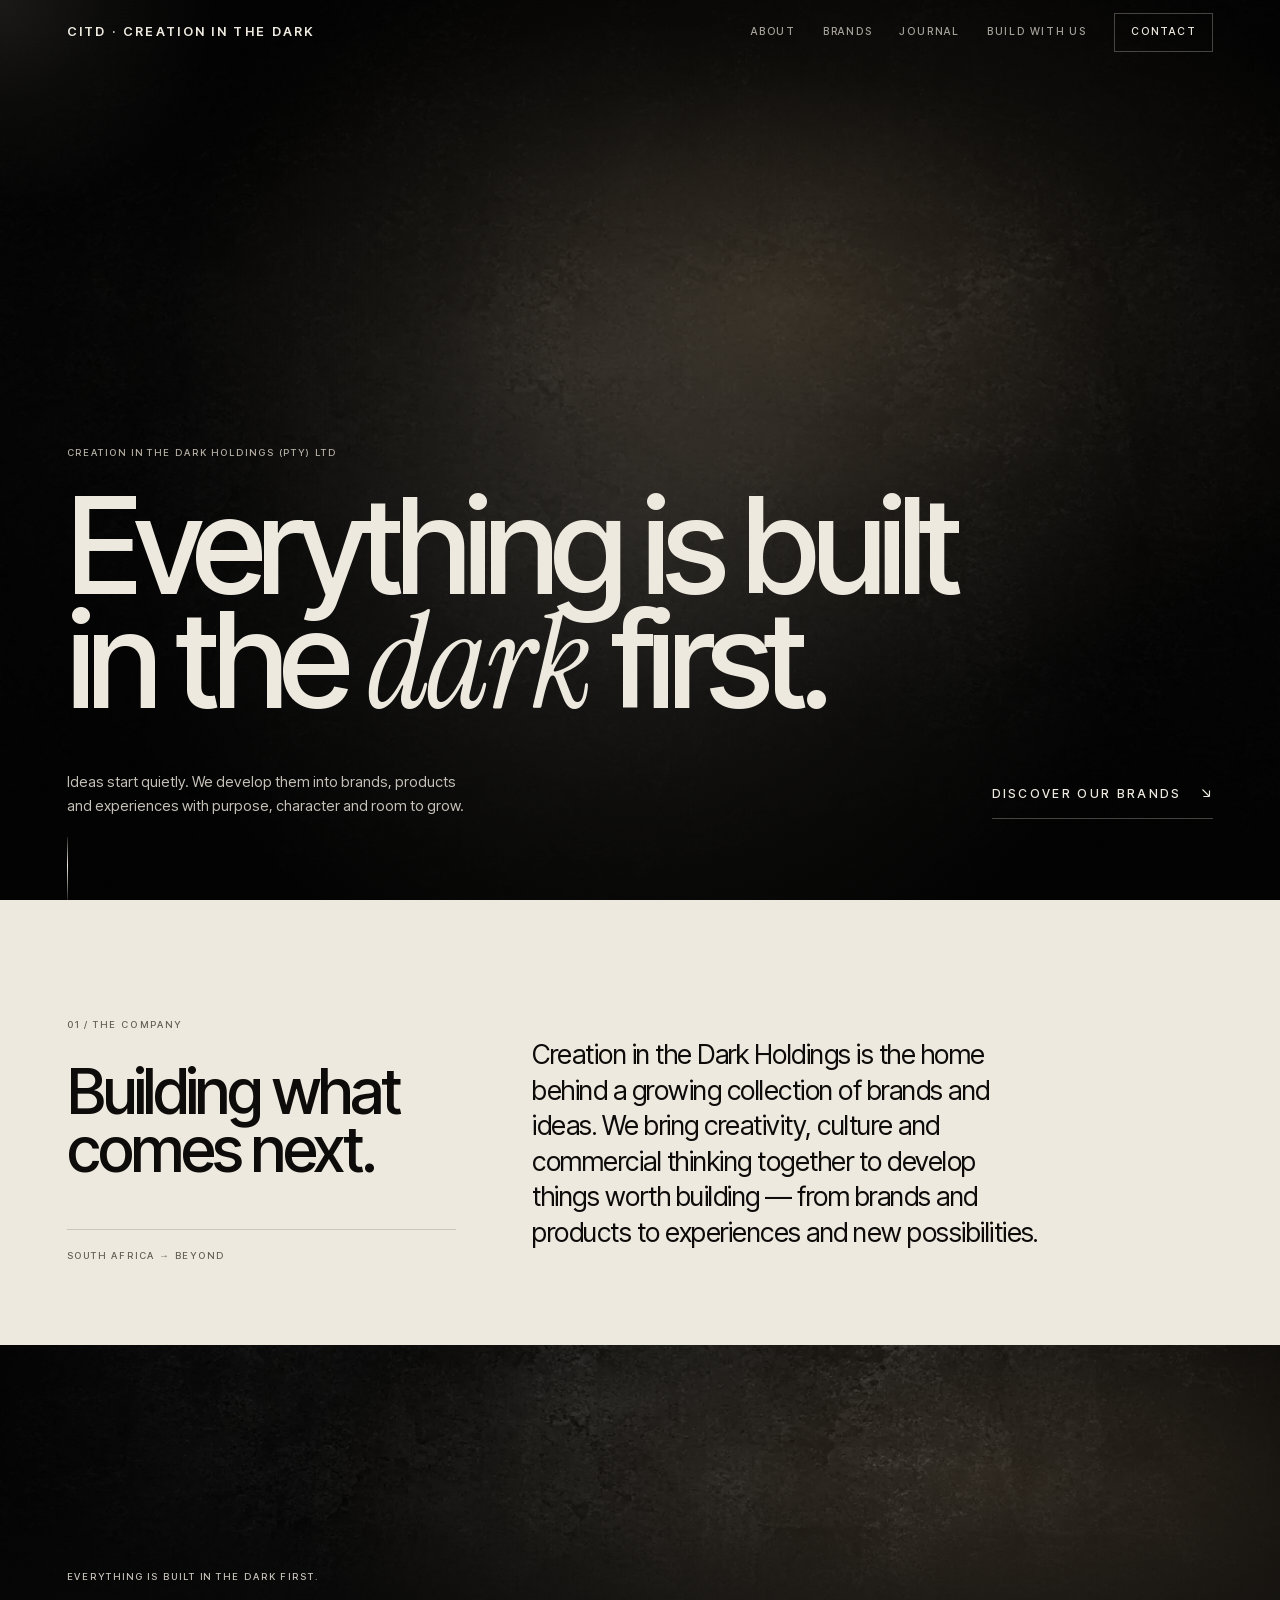
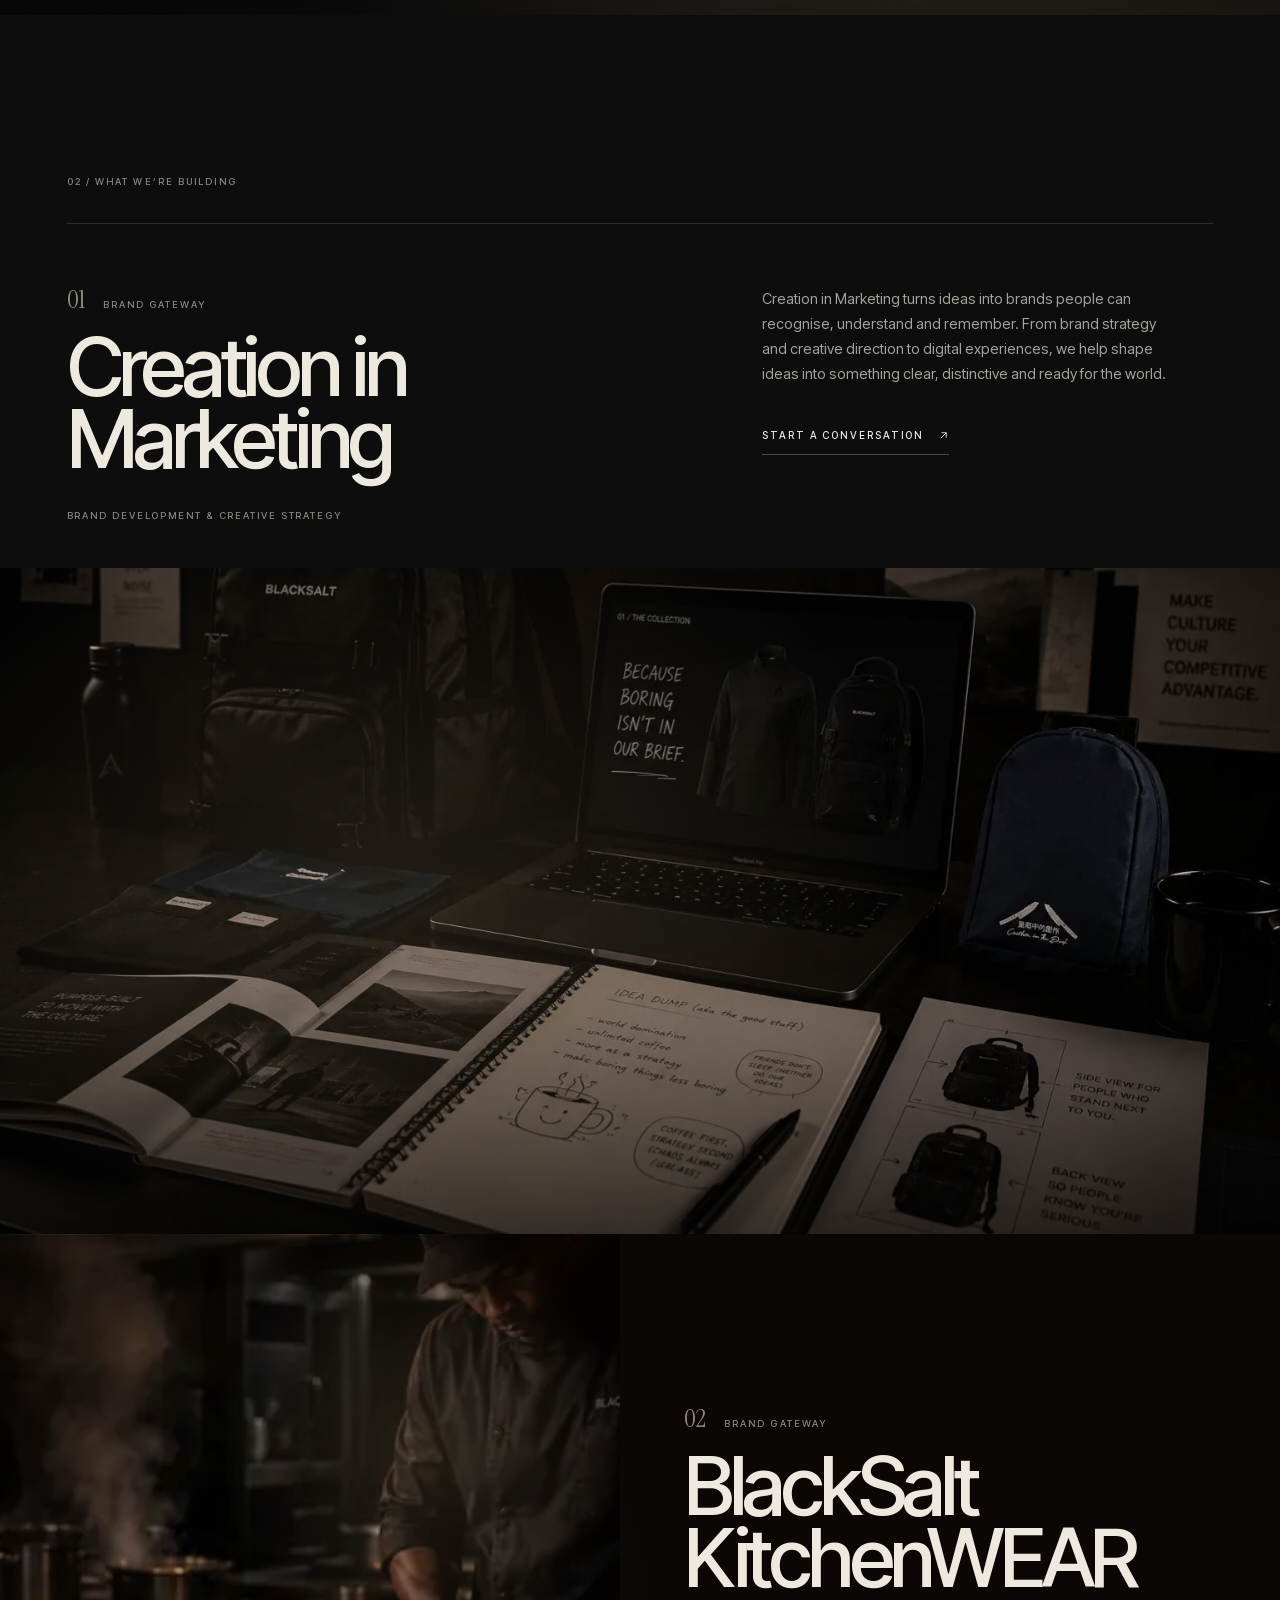
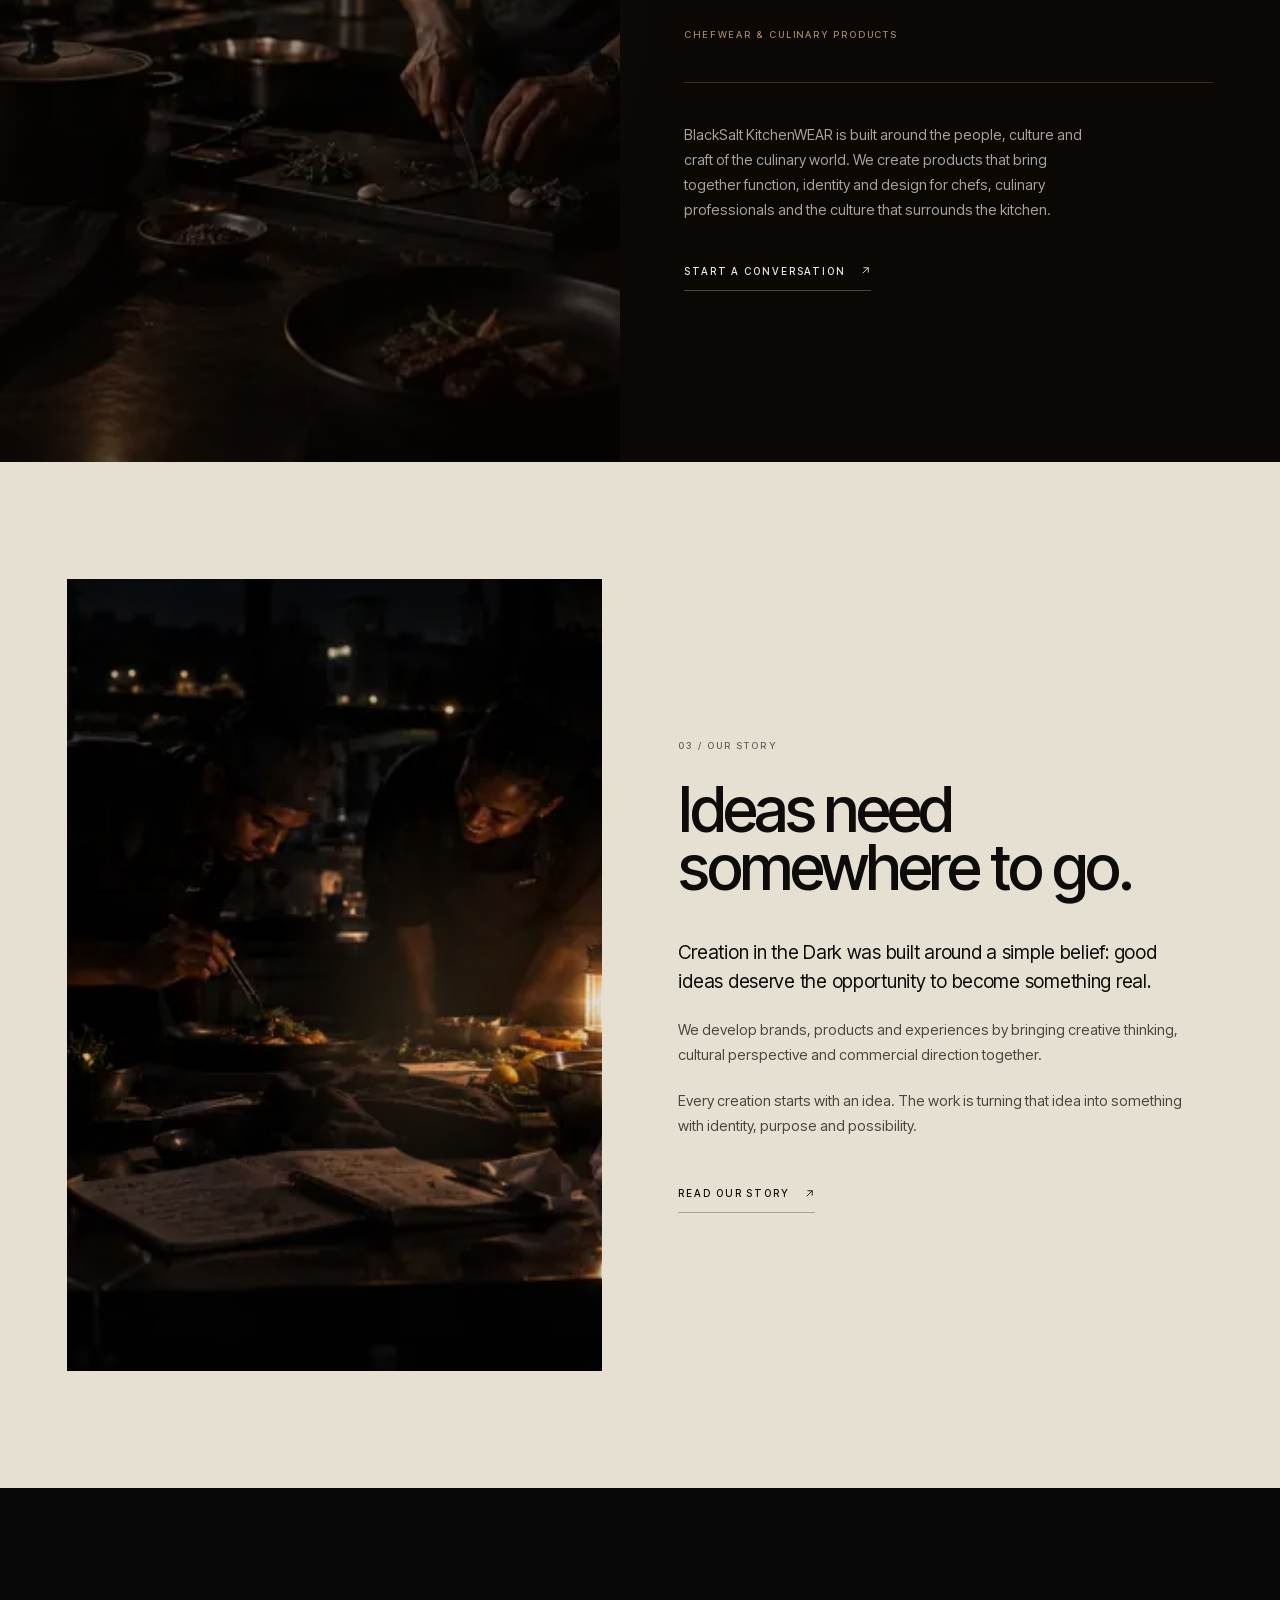
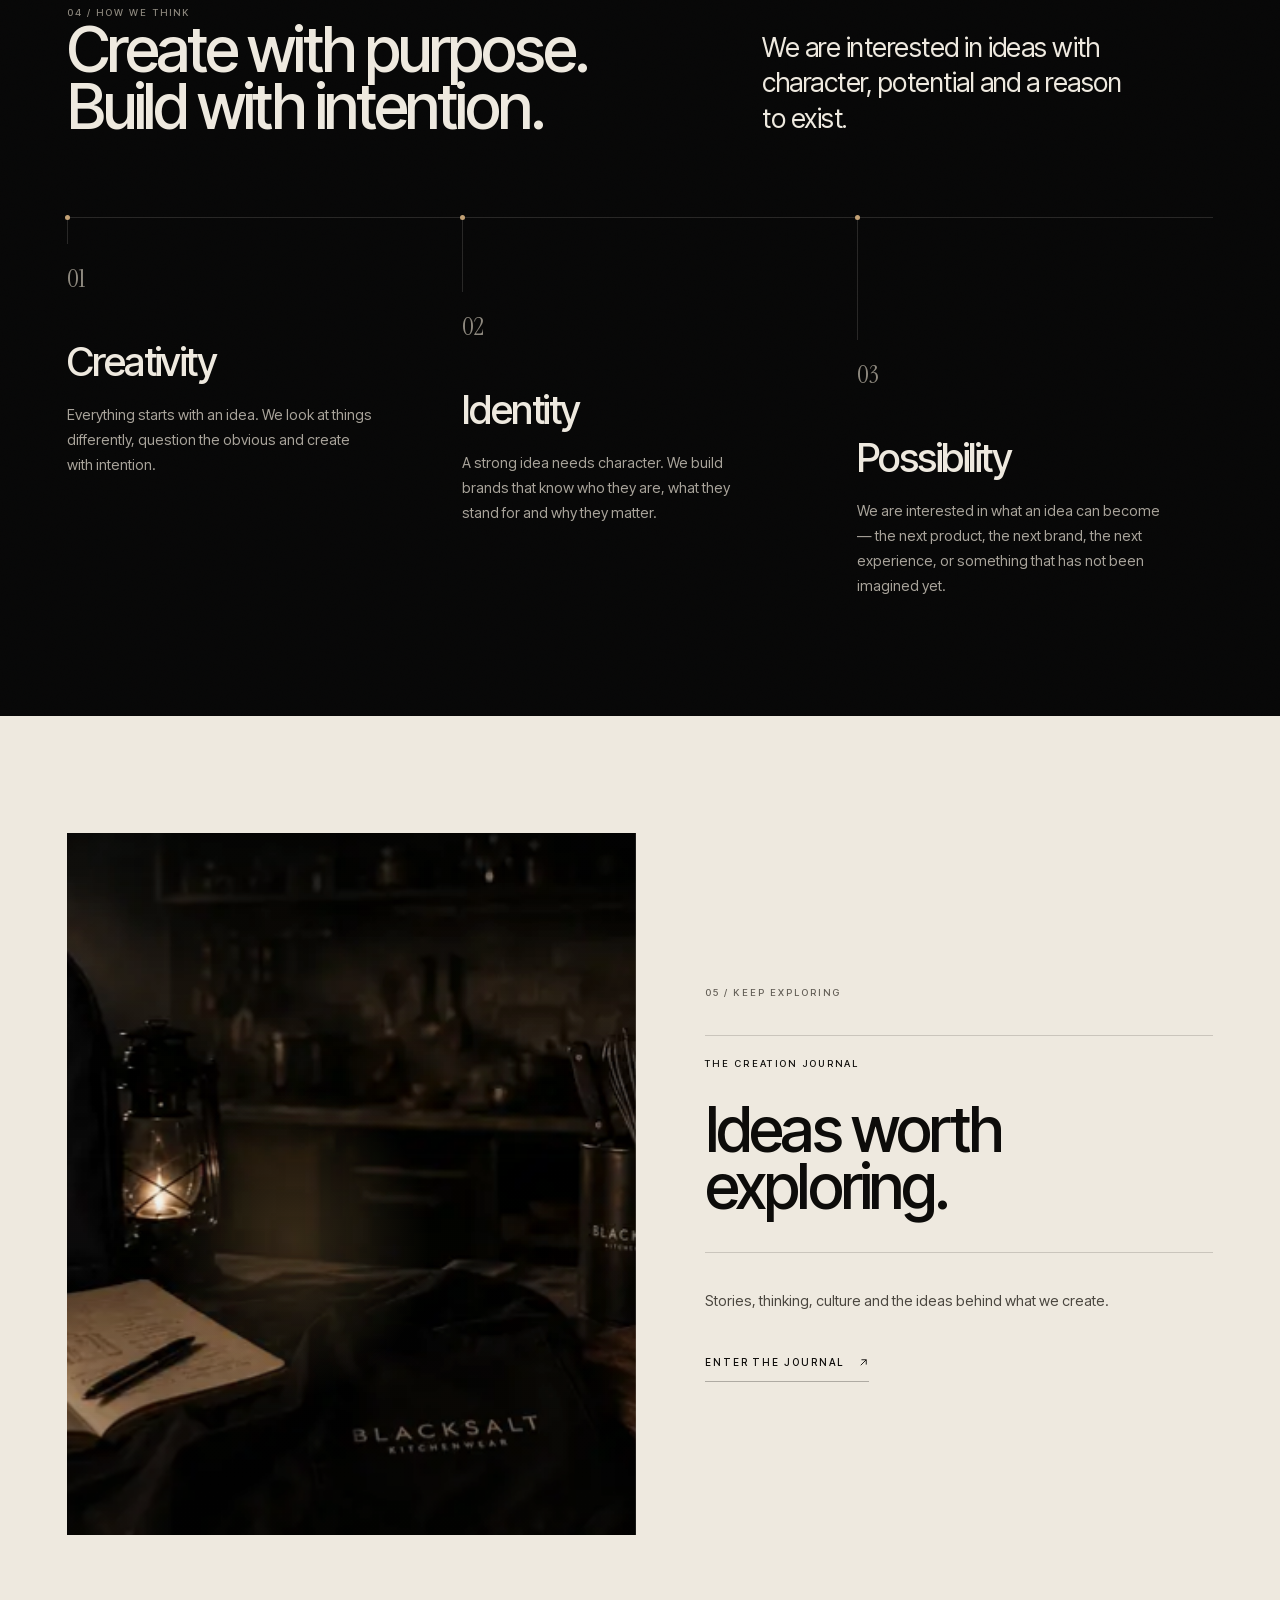
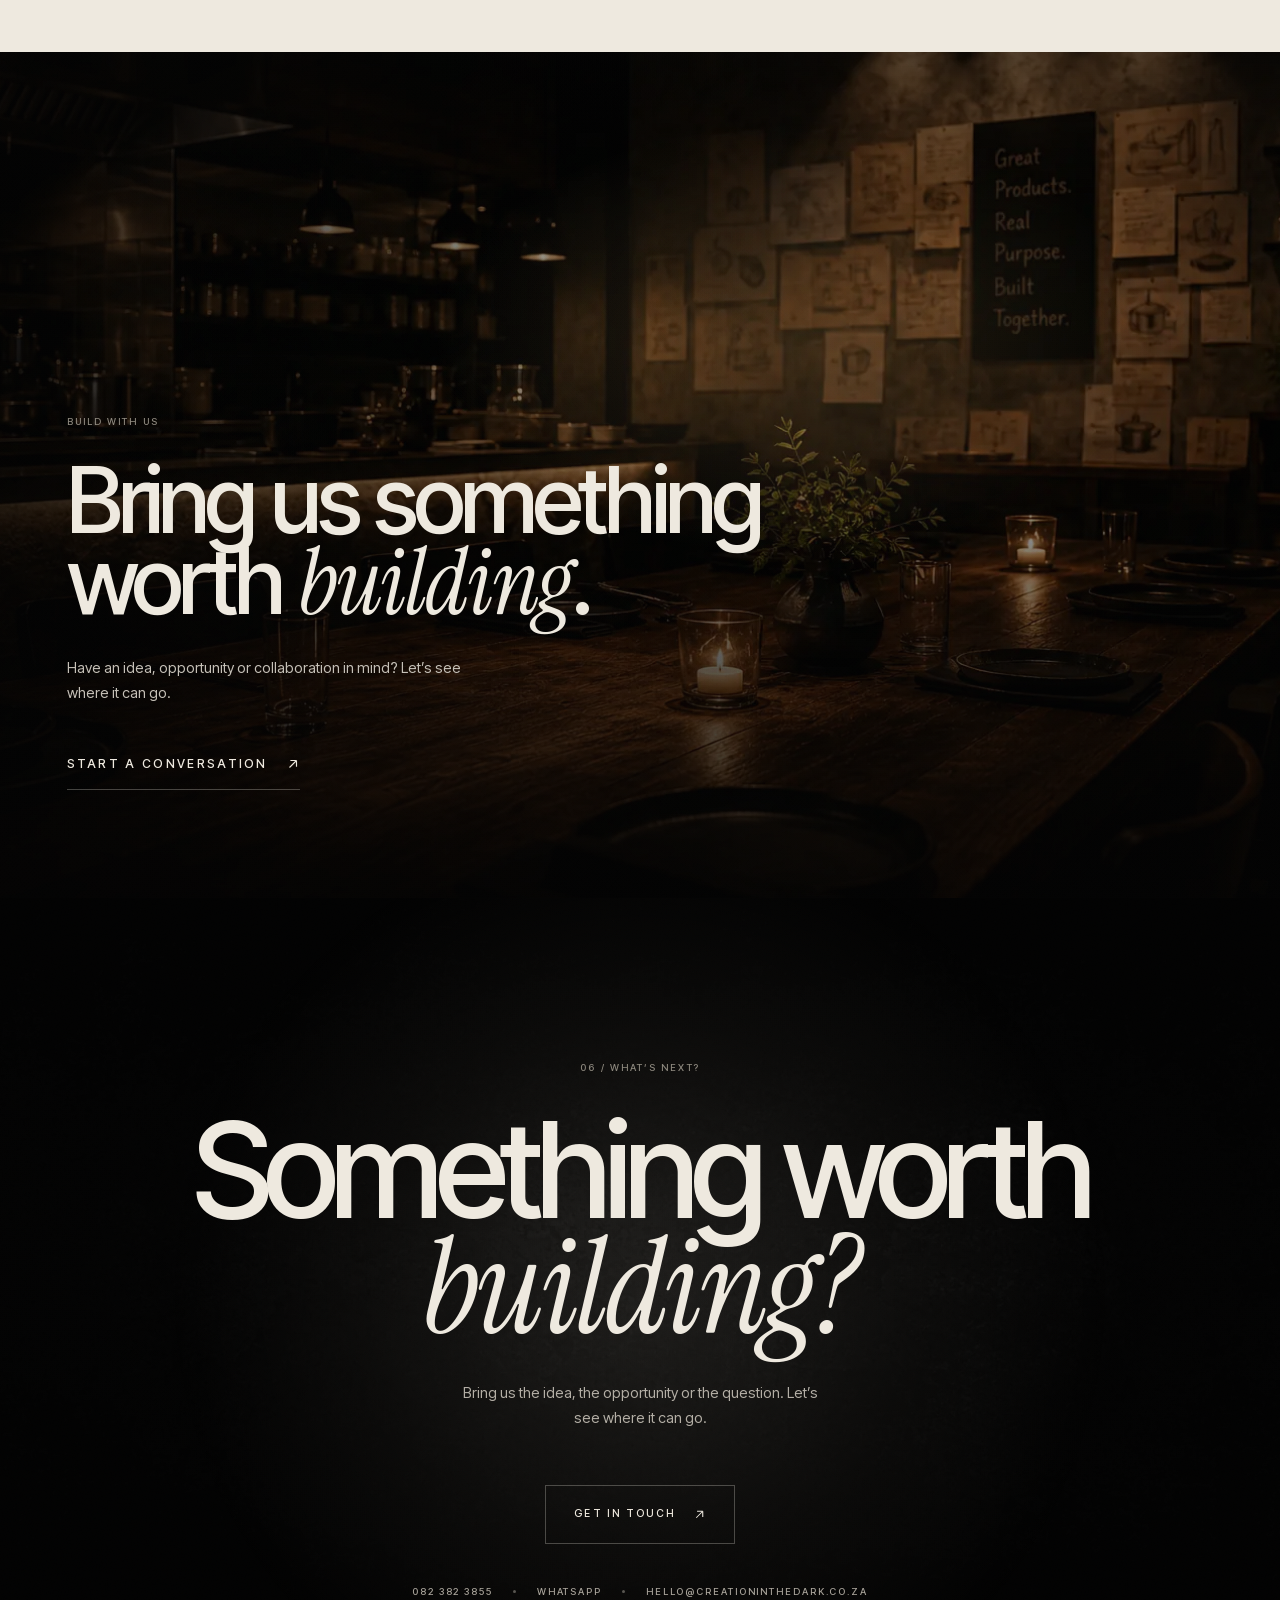
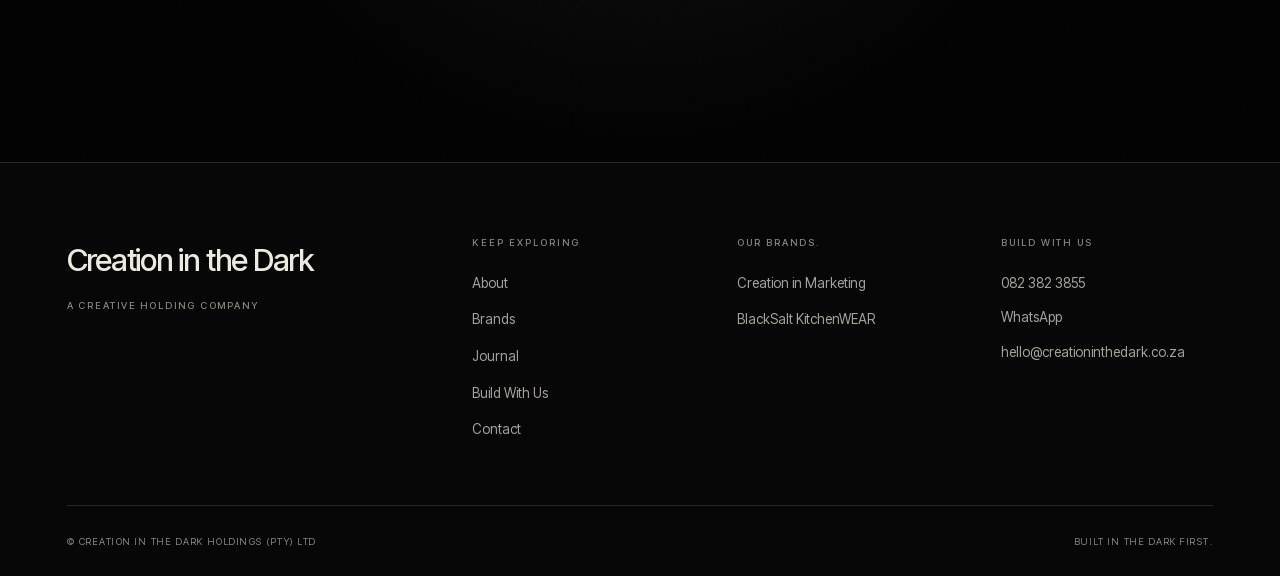
==== commit 277832aa: "Add the Journal page, wire real contact details, upgrade navigation Journal becomes a real page - Ne" ====
--- a/index.html
+++ b/index.html
@@ -50,7 +50,18 @@
       "logo": "https://creationinthedark.co.za/wp-content/uploads/2026/09/CITD-FAVICON.jpeg",
       "image": "https://creationinthedark.co.za/wp-content/uploads/2026/09/CITD-FAVICON.jpeg",
       "email": "hello@creationinthedark.co.za",
+      "telephone": "+27823823855",
       "address": { "@type": "PostalAddress", "addressCountry": "ZA" },
+      "contactPoint": [
+        {
+          "@type": "ContactPoint",
+          "contactType": "sales",
+          "telephone": "+27823823855",
+          "email": "hello@creationinthedark.co.za",
+          "areaServed": "ZA",
+          "availableLanguage": "en"
+        }
+      ],
       "brand": [
         { "@type": "Brand", "name": "Creation in Marketing", "description": "Brand Development & Creative Strategy" },
         { "@type": "Brand", "name": "BlackSalt KitchenWEAR", "description": "Chefwear & Culinary Products" }
@@ -92,6 +103,7 @@
   </div>
 </div>
 
+<div class="page-veil" aria-hidden="true"></div>
 <div class="spotlight" id="spotlight" aria-hidden="true"></div>
 
 <header class="site-header" id="siteHeader">
@@ -104,7 +116,7 @@
     <nav class="primary-nav" aria-label="Primary">
       <a class="nav-link" href="#about">About</a>
       <a class="nav-link" href="#brands">Brands</a>
-      <a class="nav-link" href="#journal">Journal</a>
+      <a class="nav-link" href="journal.html">Journal</a>
       <a class="nav-link" href="#build">Build With Us</a>
       <a class="nav-link nav-link--cta" href="#contact">Contact</a>
     </nav>
@@ -132,7 +144,7 @@
       <span class="menu-item__index" aria-hidden="true">02</span>
       <span class="menu-item__label">Brands</span>
     </a>
-    <a class="menu-item" href="#journal" style="--d:.22s">
+    <a class="menu-item" href="journal.html" style="--d:.22s">
       <span class="menu-item__index" aria-hidden="true">03</span>
       <span class="menu-item__label">Journal</span>
     </a>
@@ -147,6 +159,7 @@
   </nav>
 
   <div class="menu-panel__foot meta">
+    <a href="tel:+27823823855">082 382 3855</a>
     <a href="mailto:hello@creationinthedark.co.za">hello@creationinthedark.co.za</a>
     <span>Built in the dark first.</span>
   </div>
@@ -430,7 +443,7 @@
           </h2>
           <hr class="rule journal__hair" data-reveal="rule" style="--d:.24s">
           <p class="body-copy" data-reveal="up" style="--d:.2s">Stories, thinking, culture and the ideas behind what we create.</p>
-          <a class="cta journal__cta" href="#contact" data-reveal="up" style="--d:.28s" data-magnetic>
+          <a class="cta journal__cta" href="journal.html" data-reveal="up" style="--d:.28s" data-magnetic>
             Enter the Journal
             <svg class="cta__arrow" viewBox="0 0 16 16" fill="none" aria-hidden="true">
               <path d="M4 12L12 4M12 4H5m7 0v7" stroke="currentColor" stroke-width="1.3"/>
@@ -504,6 +517,14 @@
             </svg>
           </a>
         </div>
+
+        <p class="contact-line meta" data-reveal="up" style="--d:.5s">
+          <a class="contact-link" href="tel:+27823823855">082 382 3855</a>
+          <span class="contact-line__sep" aria-hidden="true"></span>
+          <a class="contact-link" href="https://wa.me/27823823855" target="_blank" rel="noopener">WhatsApp</a>
+          <span class="contact-line__sep" aria-hidden="true"></span>
+          <a class="contact-link" href="mailto:hello@creationinthedark.co.za">hello@creationinthedark.co.za</a>
+        </p>
       </div>
     </section>
 
@@ -523,7 +544,7 @@
         <ul>
           <li><a href="#about">About</a></li>
           <li><a href="#brands">Brands</a></li>
-          <li><a href="#journal">Journal</a></li>
+          <li><a href="journal.html">Journal</a></li>
           <li><a href="#build">Build With Us</a></li>
           <li><a href="#contact">Contact</a></li>
         </ul>
@@ -537,9 +558,11 @@
         </ul>
       </div>
 
-      <div class="footer__col">
+      <div class="footer__col footer__col--contact">
         <p class="index-label">Build With Us</p>
         <ul>
+          <li><a href="tel:+27823823855">082 382 3855</a></li>
+          <li><a href="https://wa.me/27823823855" target="_blank" rel="noopener">WhatsApp</a></li>
           <li><a href="mailto:hello@creationinthedark.co.za">hello@creationinthedark.co.za</a></li>
         </ul>
       </div>
@@ -552,13 +575,13 @@
   </div>
 </footer>
 
-<!--
-  WhatsApp affordance is intentionally disabled until a real number is supplied.
-  To enable, replace 27XXXXXXXXX with the CITD WhatsApp number and uncomment.
-
-  <a class="whatsapp" href="https://wa.me/27XXXXXXXXX" target="_blank" rel="noopener"
-     aria-label="Chat with Creation in the Dark on WhatsApp">WhatsApp</a>
--->
+<a class="whatsapp" id="whatsapp" href="https://wa.me/27823823855" target="_blank" rel="noopener"
+   aria-label="Chat with Creation in the Dark on WhatsApp">
+  <svg class="whatsapp__icon" viewBox="0 0 24 24" fill="currentColor" aria-hidden="true">
+    <path d="M12.04 2C6.58 2 2.13 6.45 2.13 11.91c0 1.75.46 3.46 1.32 4.97L2 22l5.25-1.38c1.45.79 3.08 1.21 4.79 1.21 5.46 0 9.91-4.45 9.91-9.91S17.5 2 12.04 2zm0 18.02c-1.53 0-3.03-.41-4.34-1.19l-.31-.18-3.22.85.86-3.14-.2-.33a8.09 8.09 0 0 1-1.24-4.32c0-4.47 3.64-8.11 8.11-8.11s8.11 3.64 8.11 8.11-3.64 8.11-8.11 8.11zm4.45-6.07c-.24-.12-1.44-.71-1.66-.79-.22-.08-.39-.12-.55.12s-.63.79-.77.95c-.14.16-.28.18-.52.06a6.63 6.63 0 0 1-1.95-1.2 7.35 7.35 0 0 1-1.35-1.68c-.14-.24-.02-.37.1-.49.11-.11.24-.28.36-.42.12-.14.16-.24.24-.4.08-.16.04-.3-.02-.42-.06-.12-.55-1.32-.75-1.8-.2-.47-.4-.4-.55-.41h-.47c-.16 0-.42.06-.64.3-.22.24-.84.82-.84 2 0 1.18.86 2.32.98 2.48.12.16 1.7 2.6 4.12 3.64.58.25 1.02.4 1.37.51.58.18 1.1.16 1.52.1.46-.07 1.42-.58 1.62-1.14.2-.56.2-1.04.14-1.14-.06-.1-.22-.16-.46-.28z"/>
+  </svg>
+  <span class="whatsapp__label">WhatsApp</span>
+</a>
 
 <script src="assets/vendor/lenis.min.js" defer></script>
 <script src="assets/vendor/gsap.min.js" defer></script>
--- a/assets/css/citd.css
+++ b/assets/css/citd.css
@@ -2013,6 +2013,277 @@
 }
 
 /* --------------------------------------------------------------------------
+   24b. Direct contact — phone, email, WhatsApp
+   -------------------------------------------------------------------------- */
+
+/* A restrained line of real contact details under a section CTA */
+.contact-line {
+  display: flex;
+  flex-wrap: wrap;
+  align-items: center;
+  justify-content: center;
+  gap: 10px clamp(14px, 1.6vw, 22px);
+  margin-top: clamp(26px, 3.4vw, 40px);
+  color: var(--on-dark-2);
+}
+
+.contact-line__sep {
+  width: 3px;
+  height: 3px;
+  border-radius: 50%;
+  background: currentColor;
+  opacity: 0.5;
+}
+
+.contact-link {
+  position: relative;
+  white-space: nowrap;
+  transition: color var(--t-fast) var(--e-soft);
+}
+
+.contact-link::after {
+  content: "";
+  position: absolute;
+  left: 0;
+  right: 0;
+  bottom: -5px;
+  height: 1px;
+  background: currentColor;
+  transform: scaleX(0);
+  transform-origin: left center;
+  transition: transform 0.45s var(--e-out);
+}
+
+.contact-link:hover,
+.contact-link:focus-visible {
+  color: var(--on-dark);
+}
+
+.contact-link:hover::after,
+.contact-link:focus-visible::after {
+  transform: scaleX(1);
+}
+
+/* Footer contact group */
+.footer__col--contact ul {
+  gap: 9px;
+}
+
+.footer__col--contact a {
+  white-space: nowrap;
+}
+
+/* Floating WhatsApp affordance. Restrained, hairline, no green blob;
+   it stays out of the way until the hero has been passed. */
+.whatsapp {
+  position: fixed;
+  right: clamp(16px, 2vw, 30px);
+  bottom: clamp(16px, 2vw, 30px);
+  z-index: 90;
+  display: inline-flex;
+  align-items: center;
+  gap: 10px;
+  padding: 13px 17px;
+  color: var(--on-dark);
+  background: rgba(9, 9, 9, 0.74);
+  border: 1px solid var(--hair-on-dark-2);
+  backdrop-filter: blur(16px) saturate(120%);
+  -webkit-backdrop-filter: blur(16px) saturate(120%);
+  font-size: 9.5px;
+  font-weight: 500;
+  letter-spacing: 0.18em;
+  text-transform: uppercase;
+  transition: opacity 0.6s var(--e-out), transform 0.6s var(--e-out),
+    visibility 0.6s, background 0.4s var(--e-soft),
+    border-color 0.4s var(--e-soft), color 0.4s var(--e-soft);
+}
+
+/* Without JS it is simply always available. With JS it waits until the
+   visitor has moved past the hero, and steps aside at the footer. */
+.js .whatsapp {
+  opacity: 0;
+  visibility: hidden;
+  transform: translate3d(0, 14px, 0);
+}
+
+.js body.show-whatsapp .whatsapp {
+  opacity: 1;
+  visibility: visible;
+  transform: none;
+}
+
+.whatsapp:hover,
+.whatsapp:focus-visible {
+  background: var(--paper);
+  border-color: var(--paper);
+  color: var(--ink);
+}
+
+.whatsapp__icon {
+  flex: none;
+  width: 15px;
+  height: 15px;
+}
+
+/* --------------------------------------------------------------------------
+   24c. Page transition veil
+   -------------------------------------------------------------------------- */
+
+.page-veil {
+  position: fixed;
+  inset: 0;
+  z-index: 240;
+  background: var(--ink-deep);
+  opacity: 0;
+  visibility: hidden;
+  pointer-events: none;
+  transition: opacity 0.42s var(--e-soft), visibility 0.42s;
+}
+
+body.is-leaving .page-veil {
+  opacity: 1;
+  visibility: visible;
+}
+
+/* Arrival: a short fade, never a loading screen.
+   Opacity only — a transform on <main> would break the sticky hero. */
+.js body.is-arriving main,
+.js body.is-arriving .site-footer {
+  animation: page-in 0.55s var(--e-soft) both;
+}
+
+@keyframes page-in {
+  from {
+    opacity: 0;
+  }
+  to {
+    opacity: 1;
+  }
+}
+
+/* --------------------------------------------------------------------------
+   24d. Journal page
+   -------------------------------------------------------------------------- */
+
+/* Pages with no hero start behind the header, so they get top clearance */
+.page-top {
+  padding-top: calc(var(--header-h) + clamp(46px, 9vh, 118px));
+}
+
+.jhead {
+  position: relative;
+  background: var(--ink);
+  color: var(--on-dark);
+  padding-bottom: clamp(52px, 8vh, 104px);
+  overflow: hidden;
+}
+
+.jhead__grid {
+  display: grid;
+  grid-template-columns: minmax(0, 7fr) minmax(0, 5fr);
+  gap: clamp(28px, 5vw, 90px);
+  align-items: end;
+}
+
+.jhead__kicker {
+  color: var(--on-dark);
+  letter-spacing: 0.24em;
+}
+
+.jhead__title {
+  margin-top: clamp(18px, 2.6vw, 34px);
+}
+
+.jhead__lead {
+  max-width: 30ch;
+  color: var(--on-dark);
+}
+
+.jhead__rule {
+  margin-top: clamp(40px, 6vh, 78px);
+}
+
+/* Full-bleed editorial band */
+.jband {
+  position: relative;
+  height: clamp(340px, 82svh, 860px);
+  overflow: hidden;
+  background: var(--ink);
+}
+
+/* A wide band crops hard vertically, so hold the crop on the tabletop
+   where the sketchbook, lantern and apron actually are. */
+.jband .media__img {
+  object-position: 50% 70%;
+}
+
+.jband .media__grade {
+  background: radial-gradient(
+      34% 32% at 40% 58%,
+      rgba(255, 198, 122, 0.2),
+      transparent 66%
+    ),
+    linear-gradient(
+      180deg,
+      rgba(3, 3, 3, 0.42),
+      rgba(3, 3, 3, 0) 42%,
+      rgba(3, 3, 3, 0.62)
+    );
+}
+
+/* Entry index. Renders only once real entries exist. */
+.jentries {
+  background: var(--char);
+  color: var(--on-dark);
+}
+
+.jentries__list {
+  display: grid;
+  gap: 0;
+  border-top: 1px solid var(--hair-on-dark);
+  margin-top: clamp(34px, 5vh, 60px);
+}
+
+.jentry {
+  display: grid;
+  grid-template-columns: 90px minmax(0, 1fr) minmax(0, 1.1fr);
+  gap: clamp(18px, 3vw, 50px);
+  align-items: baseline;
+  padding: clamp(26px, 4vh, 44px) 0;
+  border-bottom: 1px solid var(--hair-on-dark);
+  transition: background 0.5s var(--e-soft);
+}
+
+.jentry:hover {
+  background: rgba(238, 233, 223, 0.028);
+}
+
+.jentry__meta {
+  color: var(--on-dark-3);
+}
+
+.jentry__title {
+  font-size: clamp(22px, 2.4vw, 38px);
+  font-weight: 500;
+  line-height: 1.04;
+  letter-spacing: -0.034em;
+  transition: transform 0.5s var(--e-out);
+}
+
+.jentry:hover .jentry__title {
+  transform: translateX(8px);
+}
+
+.jentry__standfirst {
+  max-width: 46ch;
+}
+
+/* Shown while the index is empty, so the page is never broken-looking */
+.jentries:not(:has(.jentry)) {
+  display: none;
+}
+
+/* --------------------------------------------------------------------------
    25. Tablet
    -------------------------------------------------------------------------- */
 
@@ -2091,6 +2362,29 @@
   .gate--bs .gate__body {
     padding: clamp(40px, 7vh, 72px) var(--pad);
     max-width: 60ch;
+  }
+
+  .jhead__grid {
+    grid-template-columns: minmax(0, 1fr);
+    gap: clamp(22px, 4vw, 40px);
+    align-items: start;
+  }
+
+  .jhead__lead {
+    max-width: 34ch;
+  }
+
+  .jband {
+    height: clamp(320px, 58svh, 620px);
+  }
+
+  .jentry {
+    grid-template-columns: 60px minmax(0, 1fr);
+  }
+
+  .jentry__standfirst {
+    grid-column: 2;
+    max-width: 52ch;
   }
 
   /* Stages become a vertical sequence */
@@ -2229,6 +2523,42 @@
     font-size: 9px;
     letter-spacing: 0.14em;
   }
+
+  /* Contact details stack rather than crowd the edges */
+  .contact-line {
+    flex-direction: column;
+    gap: 12px;
+  }
+
+  .contact-line__sep {
+    display: none;
+  }
+
+  .jband {
+    height: clamp(300px, 52svh, 460px);
+  }
+
+  .jentry {
+    grid-template-columns: minmax(0, 1fr);
+    gap: 12px;
+  }
+
+  .jentry__standfirst {
+    grid-column: 1;
+  }
+
+  /* Icon-only WhatsApp on small screens, kept clear of the screen edges */
+  .whatsapp {
+    width: 48px;
+    height: 48px;
+    padding: 0;
+    justify-content: center;
+    border-radius: 50%;
+  }
+
+  .whatsapp__label {
+    display: none;
+  }
 }
 
 @media (max-width: 420px) {
@@ -2327,6 +2657,26 @@
   .menu-item {
     transition: opacity 0.2s linear !important;
     transform: none !important;
+  }
+
+  /* No page-transition movement, and no arrival animation to sit through */
+  .page-veil {
+    transition: opacity 0.15s linear, visibility 0.15s !important;
+  }
+
+  .js body.is-arriving main,
+  .js body.is-arriving .site-footer {
+    animation: none !important;
+  }
+
+  .whatsapp {
+    transition: opacity 0.2s linear, visibility 0.2s !important;
+    transform: none !important;
+  }
+
+  .jentry__title,
+  .contact-link::after {
+    transition-duration: 0.01ms !important;
   }
 
   .media__img,
@@ -2346,7 +2696,9 @@
   .spotlight,
   .loader,
   .scroll-cue,
-  .skip-link {
+  .skip-link,
+  .whatsapp,
+  .page-veil {
     display: none !important;
   }
 
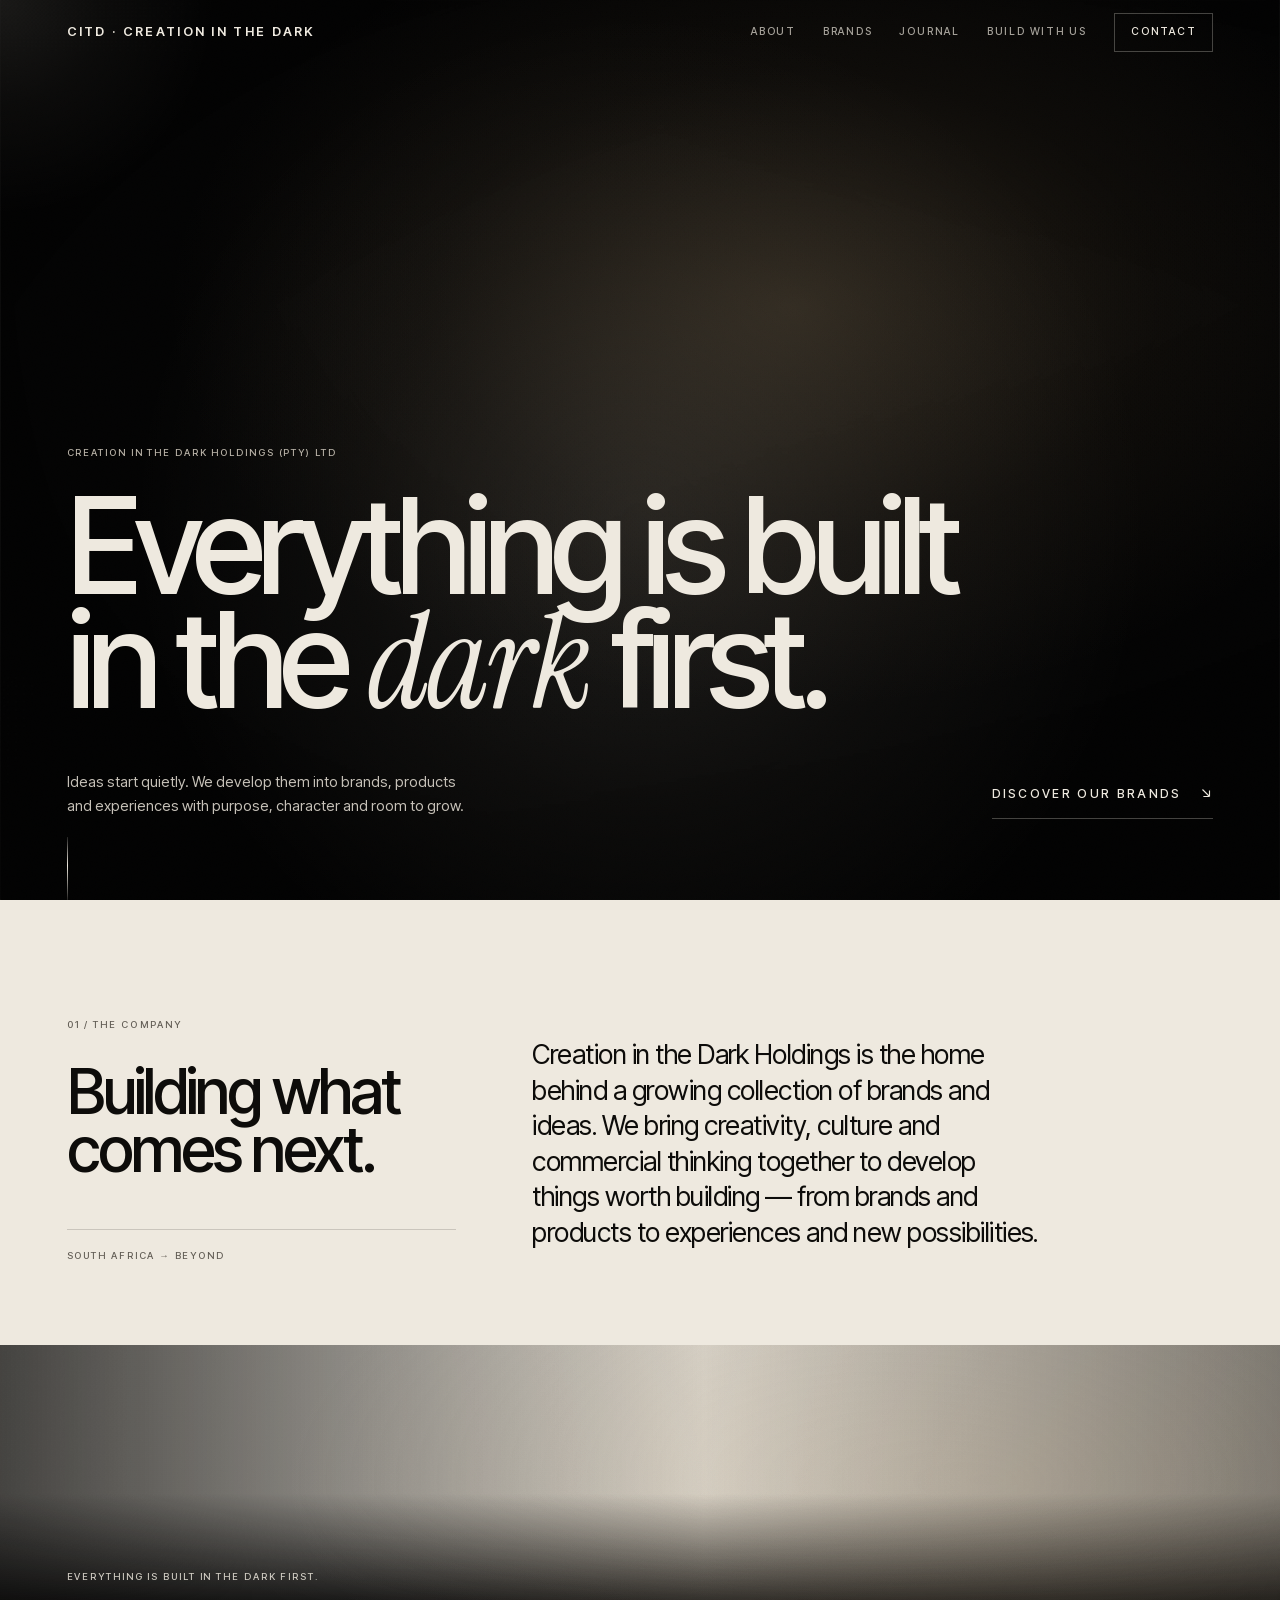
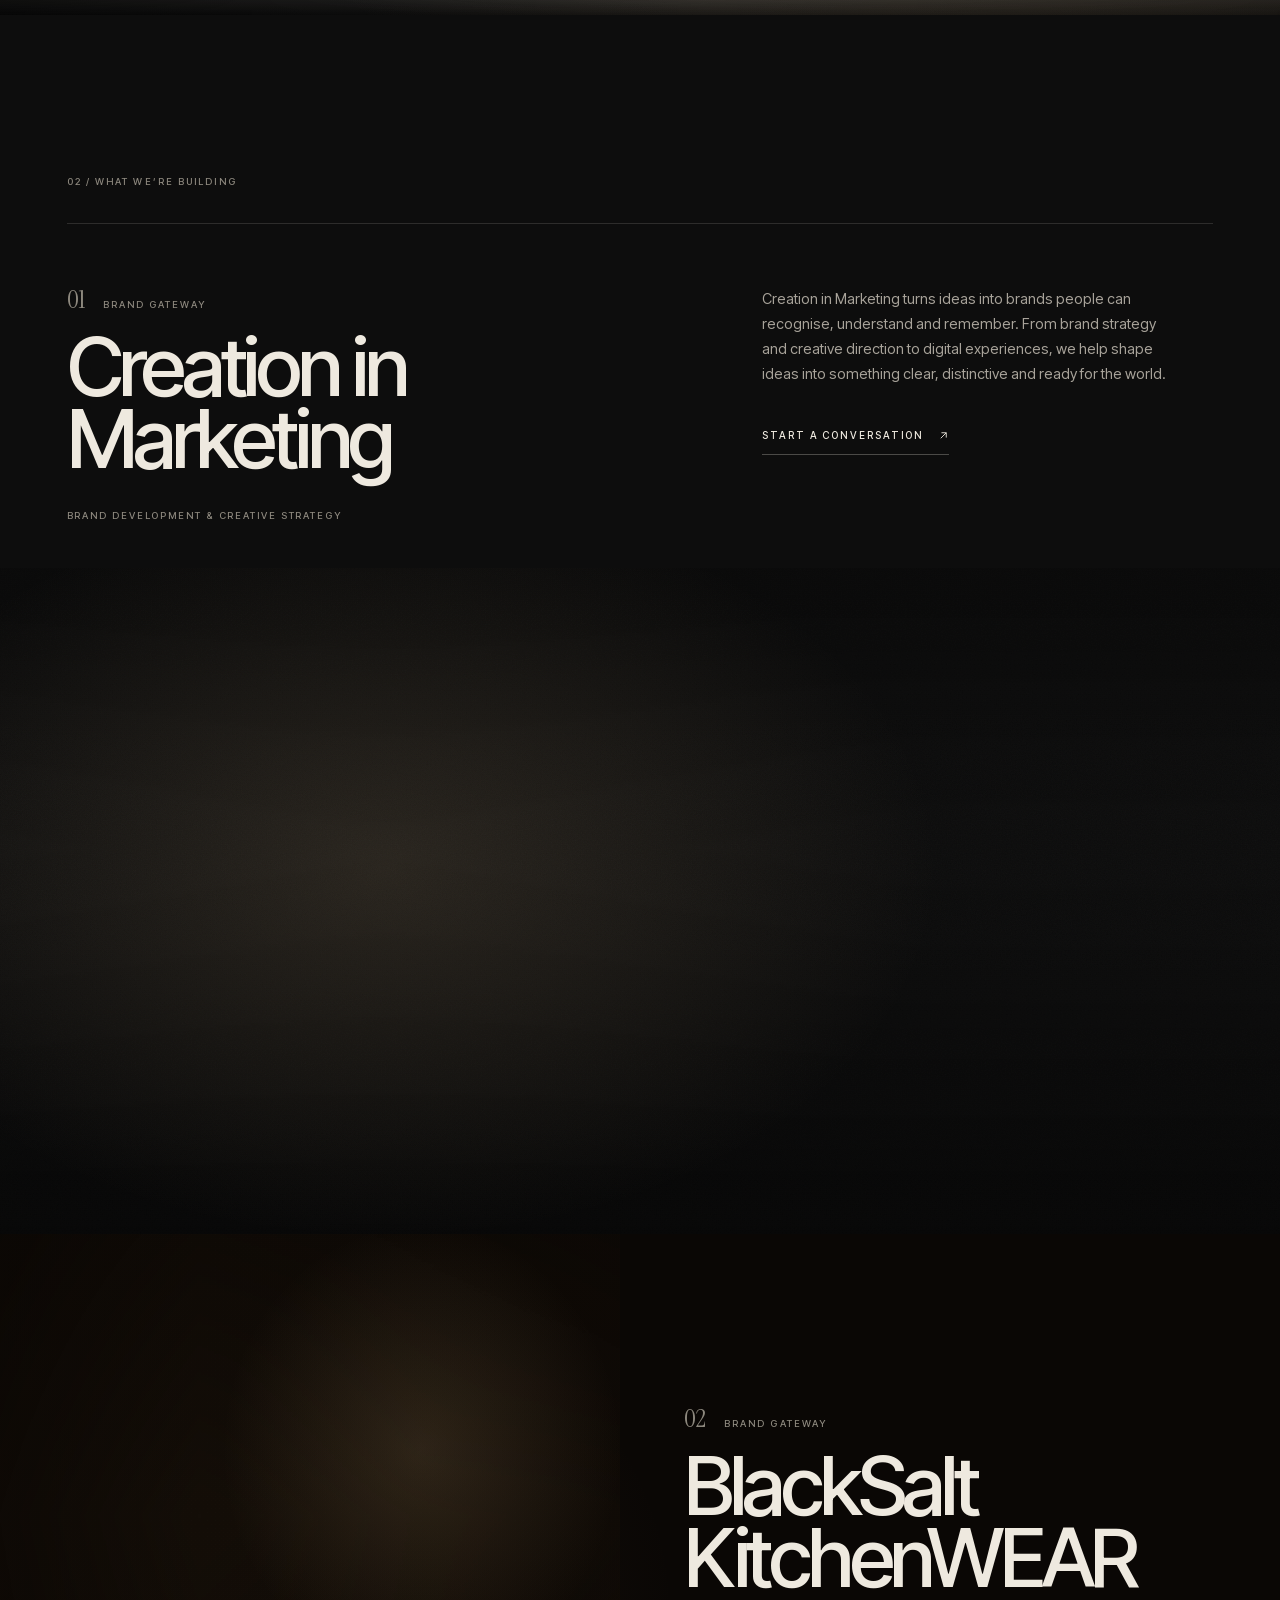
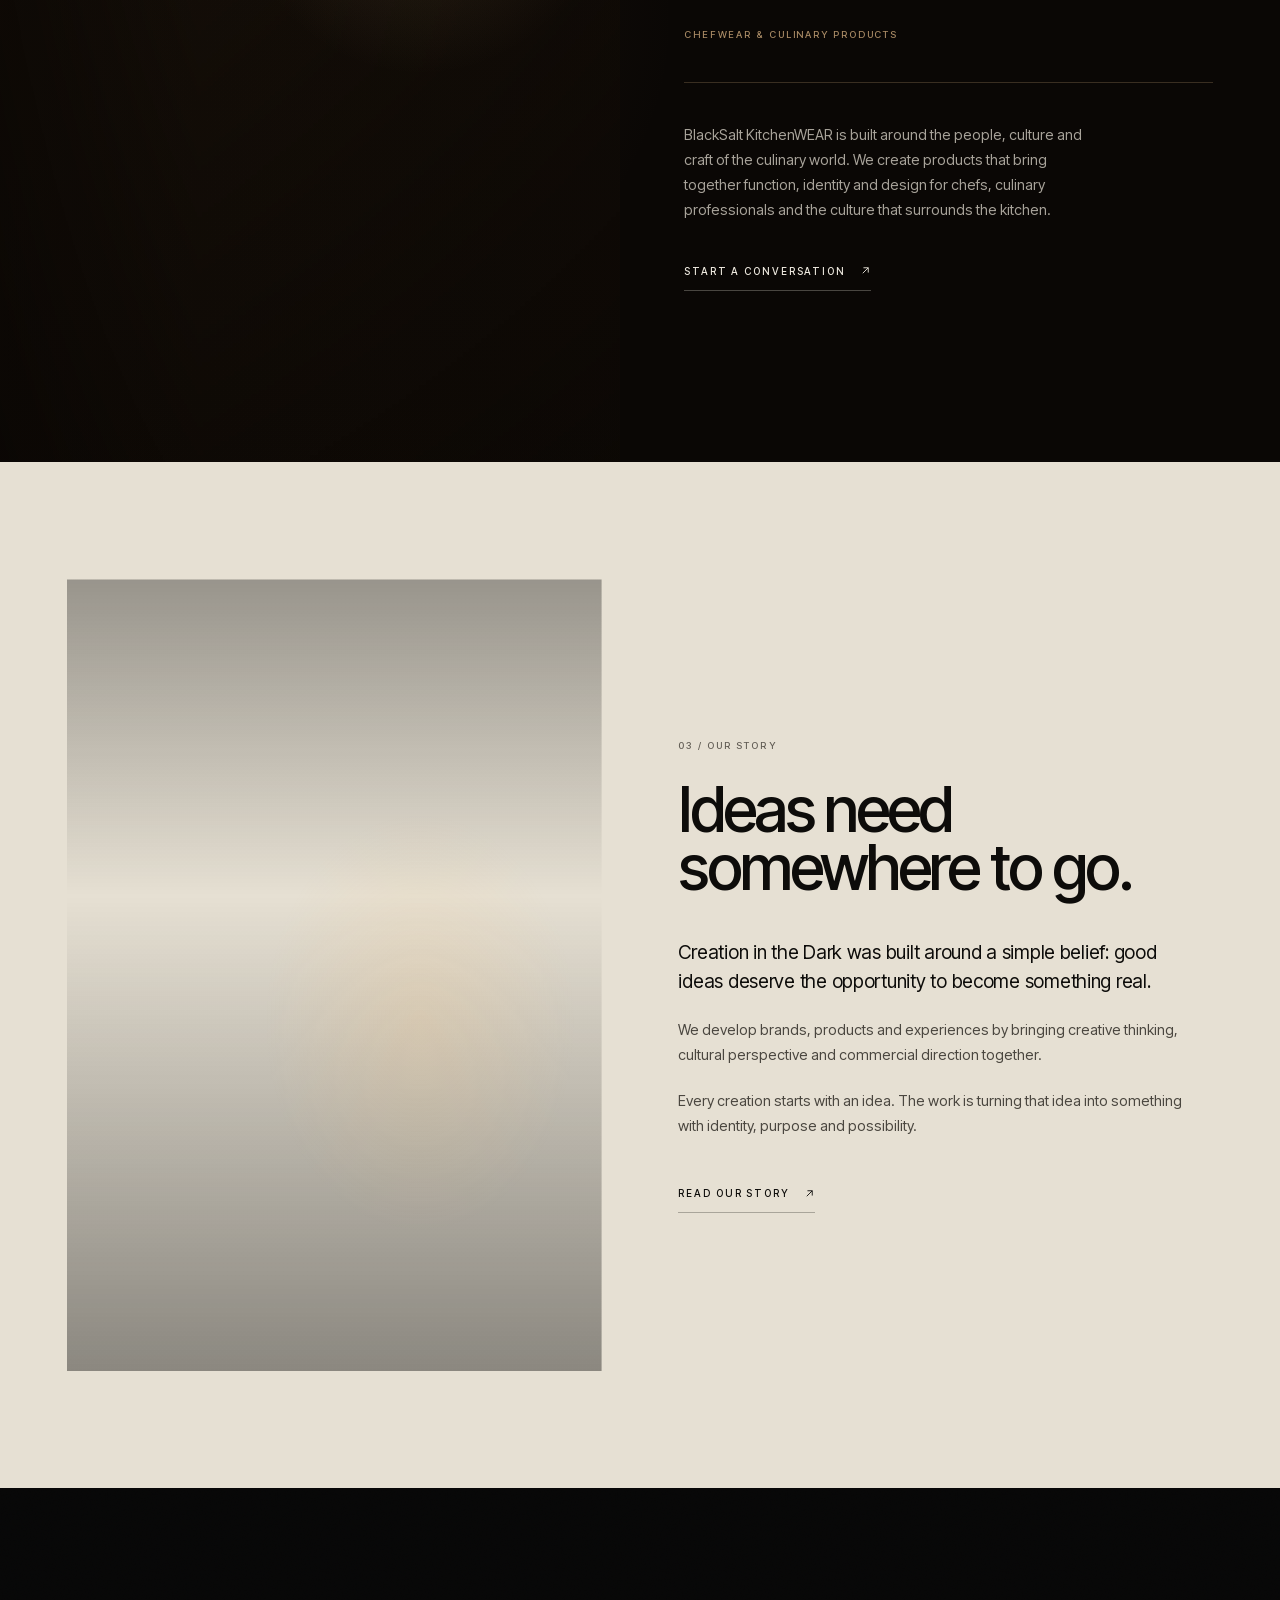
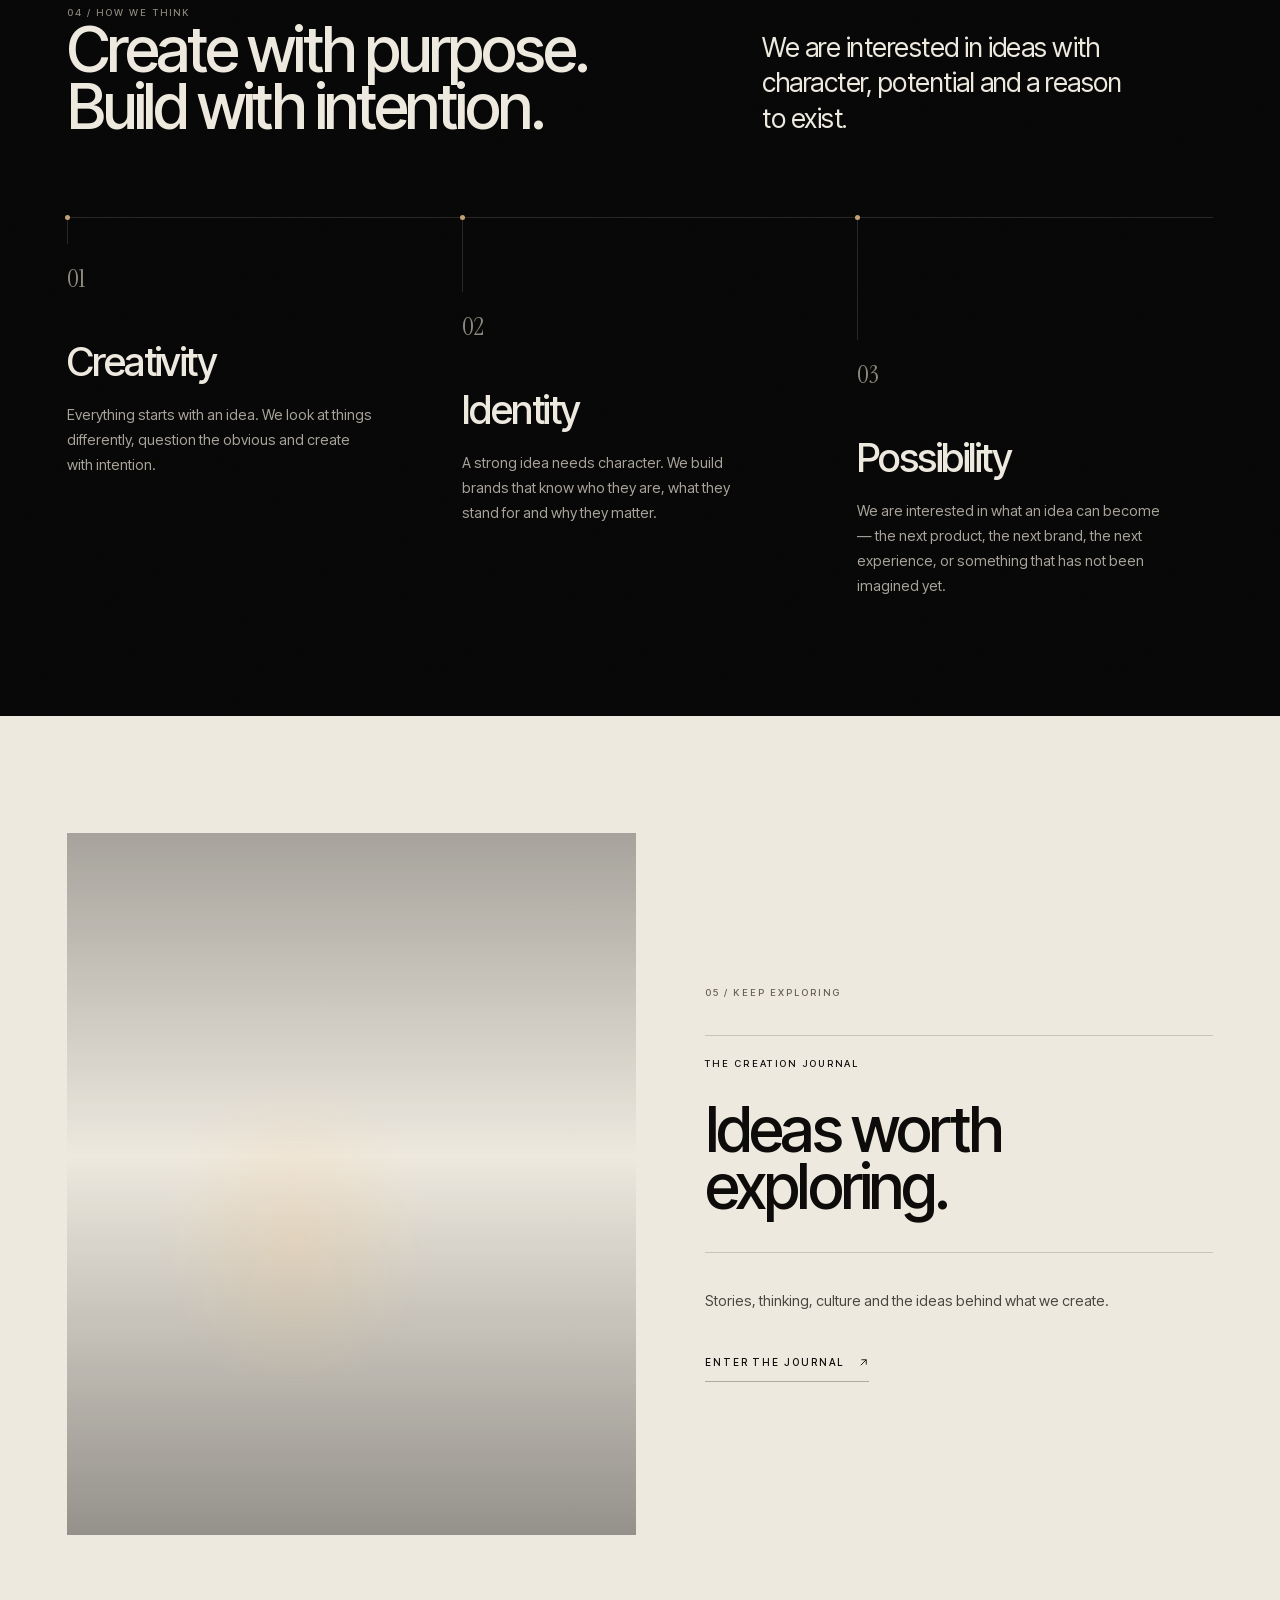
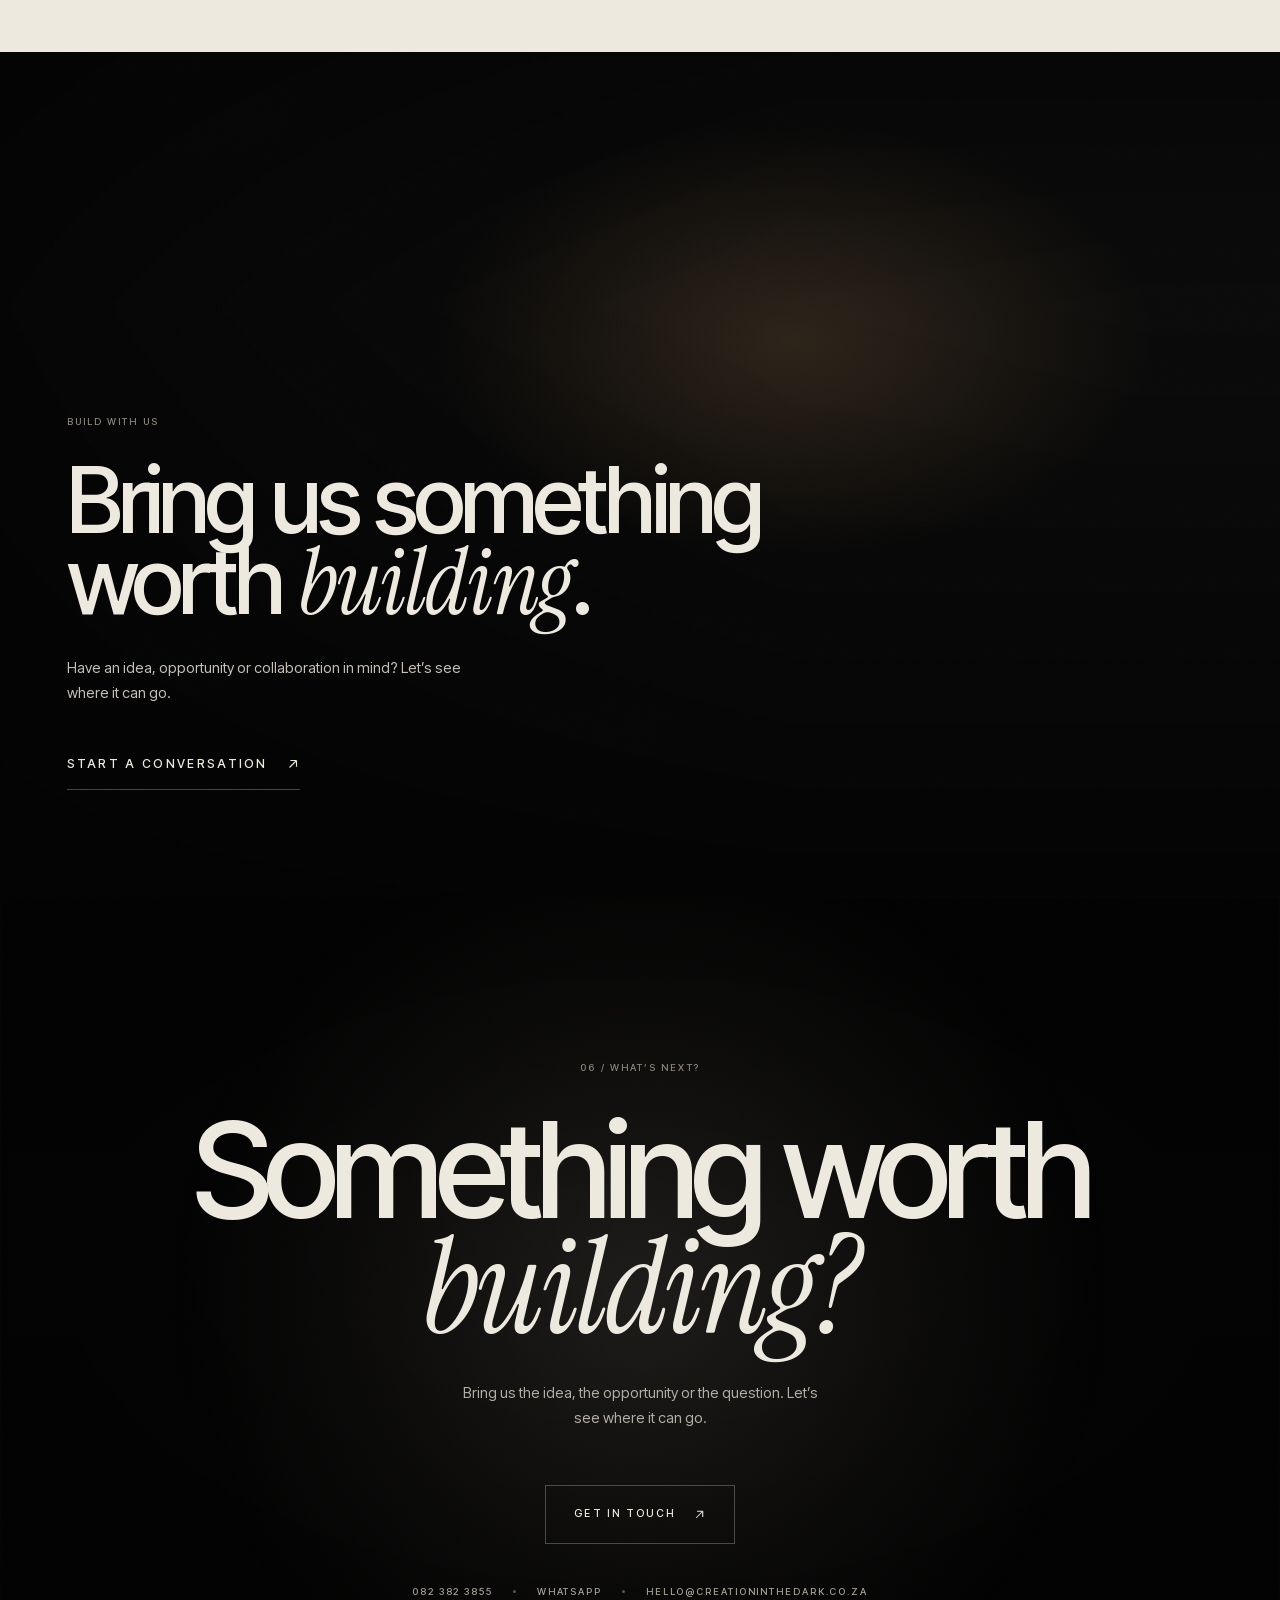
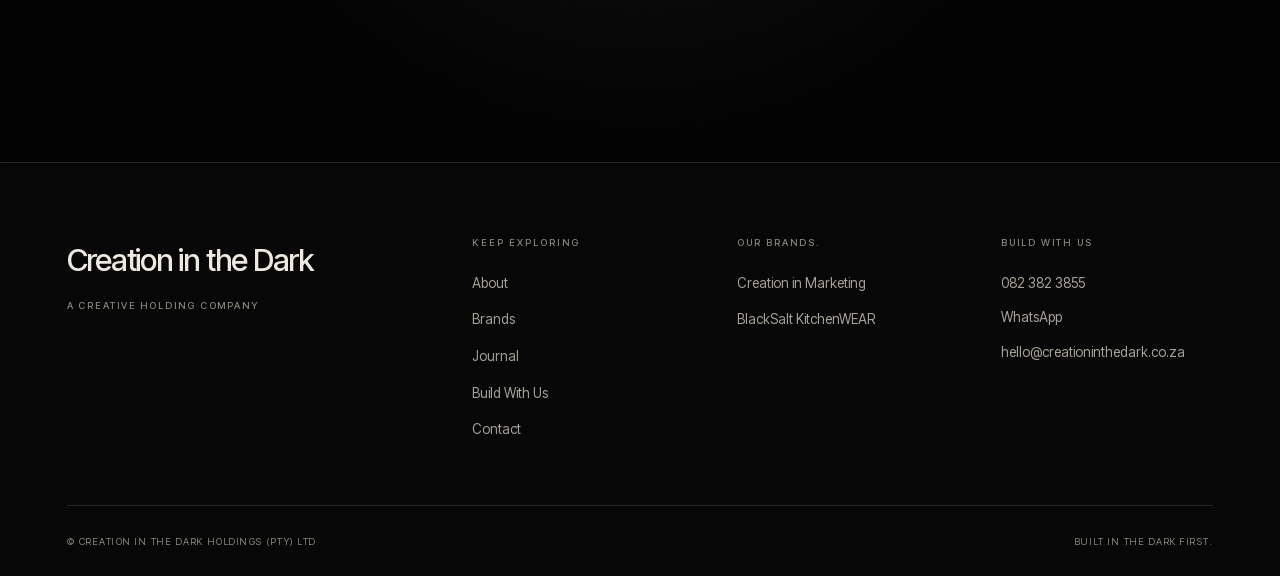
==== commit 17cbabb9: "Use the live CITD asset URLs, and build out the full page set Assets now come from the CMS Every ima" ====
--- a/index.html
+++ b/index.html
@@ -16,21 +16,19 @@
 <meta property="og:title" content="Creation in the Dark Holdings | Brands, Products &amp; Experiences">
 <meta property="og:description" content="Everything is built in the dark first.">
 <meta property="og:url" content="https://creationinthedark.co.za/">
-<!-- Approved CITD social image. Replace only with an approved 1200x630 CITD visual. -->
-<meta property="og:image" content="https://creationinthedark.co.za/wp-content/uploads/2026/09/CITD-FAVICON.jpeg">
+<meta property="og:image" content="https://creationinthedark.co.za/wp-content/uploads/2026/09/OG-Social-Image.jpeg">
 <meta property="og:image:alt" content="Creation in the Dark Holdings">
 <meta name="twitter:card" content="summary_large_image">
 <meta name="twitter:title" content="Creation in the Dark Holdings">
 <meta name="twitter:description" content="Everything is built in the dark first.">
-<meta name="twitter:image" content="https://creationinthedark.co.za/wp-content/uploads/2026/09/CITD-FAVICON.jpeg">
+<meta name="twitter:image" content="https://creationinthedark.co.za/wp-content/uploads/2026/09/OG-Social-Image.jpeg">
 
 <!-- CITD favicon. This is NOT the BlackSalt favicon and must not be swapped for it. -->
-<link rel="icon" type="image/jpeg" href="https://creationinthedark.co.za/wp-content/uploads/2026/09/CITD-FAVICON.jpeg">
-<link rel="shortcut icon" type="image/jpeg" href="https://creationinthedark.co.za/wp-content/uploads/2026/09/CITD-FAVICON.jpeg">
-<link rel="apple-touch-icon" href="https://creationinthedark.co.za/wp-content/uploads/2026/09/CITD-FAVICON.jpeg">
+<link rel="icon" type="image/png" href="https://creationinthedark.co.za/wp-content/uploads/2026/07/Favicon-cream.png">
+<link rel="shortcut icon" type="image/png" href="https://creationinthedark.co.za/wp-content/uploads/2026/07/Favicon-cream.png">
+<link rel="apple-touch-icon" href="https://creationinthedark.co.za/wp-content/uploads/2026/07/Favicon-cream.png">
 
 <link rel="preload" href="assets/fonts/inter-tight-var-latin.woff2" as="font" type="font/woff2" crossorigin>
-<link rel="preload" href="assets/img/citd-hero-texture-1536.webp" as="image" type="image/webp" fetchpriority="high">
 <link rel="stylesheet" href="assets/css/citd.css">
 
 <script>document.documentElement.classList.add("js");</script>
@@ -47,8 +45,8 @@
       "url": "https://creationinthedark.co.za/",
       "description": "Creation in the Dark Holdings is a South African creative holding company developing brands, products and experiences, including Creation in Marketing and BlackSalt KitchenWEAR.",
       "slogan": "Everything is built in the dark first.",
-      "logo": "https://creationinthedark.co.za/wp-content/uploads/2026/09/CITD-FAVICON.jpeg",
-      "image": "https://creationinthedark.co.za/wp-content/uploads/2026/09/CITD-FAVICON.jpeg",
+      "logo": "https://creationinthedark.co.za/wp-content/uploads/2026/07/Favicon-cream.png",
+      "image": "https://creationinthedark.co.za/wp-content/uploads/2026/07/Favicon-cream.png",
       "email": "hello@creationinthedark.co.za",
       "telephone": "+27823823855",
       "address": { "@type": "PostalAddress", "addressCountry": "ZA" },
@@ -114,11 +112,11 @@
     </a>
 
     <nav class="primary-nav" aria-label="Primary">
-      <a class="nav-link" href="#about">About</a>
-      <a class="nav-link" href="#brands">Brands</a>
+      <a class="nav-link" href="about.html">About</a>
+      <a class="nav-link" href="brands.html">Brands</a>
       <a class="nav-link" href="journal.html">Journal</a>
-      <a class="nav-link" href="#build">Build With Us</a>
-      <a class="nav-link nav-link--cta" href="#contact">Contact</a>
+      <a class="nav-link" href="build.html">Build With Us</a>
+      <a class="nav-link nav-link--cta" href="contact.html">Contact</a>
     </nav>
 
     <button class="menu-toggle" type="button" id="menuToggle" aria-expanded="false" aria-controls="menuPanel">
@@ -136,23 +134,23 @@
   </div>
 
   <nav class="menu-panel__nav" aria-label="Menu">
-    <a class="menu-item" href="#about" style="--d:.10s">
+    <a class="menu-item" href="about.html" style="--d:0.10s">
       <span class="menu-item__index" aria-hidden="true">01</span>
       <span class="menu-item__label">About</span>
     </a>
-    <a class="menu-item" href="#brands" style="--d:.16s">
+    <a class="menu-item" href="brands.html" style="--d:0.16s">
       <span class="menu-item__index" aria-hidden="true">02</span>
       <span class="menu-item__label">Brands</span>
     </a>
-    <a class="menu-item" href="journal.html" style="--d:.22s">
+    <a class="menu-item" href="journal.html" style="--d:0.22s">
       <span class="menu-item__index" aria-hidden="true">03</span>
       <span class="menu-item__label">Journal</span>
     </a>
-    <a class="menu-item" href="#build" style="--d:.28s">
+    <a class="menu-item" href="build.html" style="--d:0.28s">
       <span class="menu-item__index" aria-hidden="true">04</span>
       <span class="menu-item__label">Build With Us</span>
     </a>
-    <a class="menu-item" href="#contact" style="--d:.34s">
+    <a class="menu-item" href="contact.html" style="--d:0.34s">
       <span class="menu-item__index" aria-hidden="true">05</span>
       <span class="menu-item__label">Contact</span>
     </a>
@@ -173,12 +171,11 @@
   <section class="hero grain" id="hero" aria-labelledby="hero-title">
     <div class="hero__media" aria-hidden="true">
       <div class="media__frame" data-parallax="hero">
-        <picture>
-          <source type="image/webp" sizes="100vw" srcset="assets/img/citd-hero-texture-480.webp 480w, assets/img/citd-hero-texture-760.webp 760w, assets/img/citd-hero-texture-1100.webp 1100w, assets/img/citd-hero-texture-1536.webp 1536w">
-          <img class="media__img" src="assets/img/citd-hero-texture-1536.jpg" sizes="100vw"
-               srcset="assets/img/citd-hero-texture-480.jpg 480w, assets/img/citd-hero-texture-760.jpg 760w, assets/img/citd-hero-texture-1100.jpg 1100w, assets/img/citd-hero-texture-1536.jpg 1536w"
-               width="1536" height="981" alt="" loading="eager" fetchpriority="high" decoding="sync">
-        </picture>
+        <img class="media__img" src="https://creationinthedark.co.za/wp-content/uploads/2026/09/Home-image.jpeg"
+             alt="" loading="eager" fetchpriority="high" decoding="async">
+        <video class="hero__video" id="heroVideo" muted loop playsinline
+               preload="none" tabindex="-1" aria-hidden="true"
+               data-src="https://creationinthedark.co.za/wp-content/uploads/2026/09/Background-Video-2.mp4"></video>
       </div>
       <div class="media__grade hero__grade"></div>
       <div class="hero__bloom"></div>
@@ -230,12 +227,8 @@
       <!-- The dark material, revealed inside the light chapter. -->
       <div class="intro__slab media grain" data-reveal="mask-up" aria-hidden="true">
         <div class="media__frame" data-parallax="slow">
-          <picture>
-            <source type="image/webp" sizes="100vw" srcset="assets/img/citd-hero-texture-760.webp 760w, assets/img/citd-hero-texture-1100.webp 1100w, assets/img/citd-hero-texture-1536.webp 1536w">
-            <img class="media__img" src="assets/img/citd-hero-texture-1100.jpg" sizes="100vw"
-                 srcset="assets/img/citd-hero-texture-760.jpg 760w, assets/img/citd-hero-texture-1100.jpg 1100w, assets/img/citd-hero-texture-1536.jpg 1536w"
-                 width="1536" height="981" alt="" loading="lazy" decoding="async">
-          </picture>
+          <img class="media__img" src="https://creationinthedark.co.za/wp-content/uploads/2026/09/About-us-2.jpeg"
+             alt="Creation in the Dark Holdings at work." loading="lazy" decoding="async">
         </div>
         <div class="media__grade"></div>
         <span class="intro__slab-label meta">Everything is built in the dark first.</span>
@@ -271,7 +264,7 @@
 
           <div>
             <p class="body-copy gate__copy" data-reveal="up" style="--d:.2s">Creation in Marketing turns ideas into brands people can recognise, understand and remember. From brand strategy and creative direction to digital experiences, we help shape ideas into something clear, distinctive and ready for the world.</p>
-            <a class="cta gate__cta" href="#build" data-reveal="up" style="--d:.3s" data-magnetic>
+            <a class="cta gate__cta" href="build.html" data-reveal="up" style="--d:.3s" data-magnetic>
               Start a conversation
               <svg class="cta__arrow" viewBox="0 0 16 16" fill="none" aria-hidden="true">
                 <path d="M4 12L12 4M12 4H5m7 0v7" stroke="currentColor" stroke-width="1.3"/>
@@ -282,12 +275,8 @@
 
         <figure class="gate__band media grain" data-reveal="mask-x">
           <div class="media__frame" data-parallax="mid">
-            <picture>
-              <source type="image/webp" sizes="100vw" srcset="assets/img/creation-in-marketing-480.webp 480w, assets/img/creation-in-marketing-760.webp 760w, assets/img/creation-in-marketing-1100.webp 1100w, assets/img/creation-in-marketing-1536.webp 1536w">
-              <img class="media__img" src="assets/img/creation-in-marketing-1100.jpg" sizes="100vw"
-                   srcset="assets/img/creation-in-marketing-480.jpg 480w, assets/img/creation-in-marketing-760.jpg 760w, assets/img/creation-in-marketing-1100.jpg 1100w, assets/img/creation-in-marketing-1536.jpg 1536w"
-                   width="1536" height="1024" alt="A dimly lit studio desk laid out with work in progress: a laptop showing the BlackSalt collection, strategy notes and photographs pinned to the wall behind, an open sketchbook of ideas, and BlackSalt and Creation in the Dark bags." loading="lazy" decoding="async">
-            </picture>
+            <img class="media__img" src="https://creationinthedark.co.za/wp-content/uploads/2026/09/Creation-in-marketing.jpeg"
+             alt="Creation in Marketing: brand and creative work in progress." loading="lazy" decoding="async">
           </div>
           <div class="media__grade"></div>
         </figure>
@@ -301,12 +290,8 @@
       <div class="gate__split">
         <figure class="gate__media media" data-reveal="mask-up">
           <div class="media__frame" data-parallax="mid">
-            <picture>
-              <source type="image/webp" sizes="(max-width: 1020px) 100vw, 52vw" srcset="assets/img/blacksalt-kitchenwear-480.webp 480w, assets/img/blacksalt-kitchenwear-760.webp 760w, assets/img/blacksalt-kitchenwear-1100.webp 1100w, assets/img/blacksalt-kitchenwear-1536.webp 1536w">
-              <img class="media__img" src="assets/img/blacksalt-kitchenwear-1100.jpg" sizes="(max-width: 1020px) 100vw, 52vw"
-                   srcset="assets/img/blacksalt-kitchenwear-480.jpg 480w, assets/img/blacksalt-kitchenwear-760.jpg 760w, assets/img/blacksalt-kitchenwear-1100.jpg 1100w, assets/img/blacksalt-kitchenwear-1536.jpg 1536w"
-                   width="1536" height="1024" alt="A chef in a black BlackSalt KitchenWEAR jacket and cap plating a dish in a dark professional kitchen, with a BlackSalt apron and a Creation in the Dark backpack on the counter." loading="lazy" decoding="async">
-            </picture>
+            <img class="media__img" src="https://creationinthedark.co.za/wp-content/uploads/2026/04/citd-hero-chef-system.jpeg"
+             alt="A chef at work in BlackSalt KitchenWEAR." loading="lazy" decoding="async">
           </div>
           <div class="media__grade"></div>
         </figure>
@@ -323,7 +308,7 @@
           <p class="gate__sub meta" data-reveal="up" style="--d:.34s">Chefwear &amp; Culinary Products</p>
           <hr class="rule gate__hair" data-reveal="rule" style="--d:.4s">
           <p class="body-copy gate__copy" data-reveal="up" style="--d:.24s">BlackSalt KitchenWEAR is built around the people, culture and craft of the culinary world. We create products that bring together function, identity and design for chefs, culinary professionals and the culture that surrounds the kitchen.</p>
-          <a class="cta gate__cta" href="#build" data-reveal="up" style="--d:.32s" data-magnetic>
+          <a class="cta gate__cta" href="build.html" data-reveal="up" style="--d:.32s" data-magnetic>
             Start a conversation
             <svg class="cta__arrow" viewBox="0 0 16 16" fill="none" aria-hidden="true">
               <path d="M4 12L12 4M12 4H5m7 0v7" stroke="currentColor" stroke-width="1.3"/>
@@ -340,12 +325,8 @@
       <div class="shell story__grid">
         <figure class="story__media media" data-reveal="mask-up">
           <div class="media__frame" data-parallax="mid">
-            <picture>
-              <source type="image/webp" sizes="(max-width: 1020px) 100vw, 50vw" srcset="assets/img/citd-our-story-480.webp 480w, assets/img/citd-our-story-760.webp 760w, assets/img/citd-our-story-1100.webp 1100w, assets/img/citd-our-story-1536.webp 1536w">
-              <img class="media__img" src="assets/img/citd-our-story-1100.jpg" sizes="(max-width: 1020px) 100vw, 50vw"
-                   srcset="assets/img/citd-our-story-480.jpg 480w, assets/img/citd-our-story-760.jpg 760w, assets/img/citd-our-story-1100.jpg 1100w, assets/img/citd-our-story-1536.jpg 1536w"
-                   width="1536" height="1024" alt="Two cooks working side by side over a single lantern in a darkened kitchen at night, plating a dish by its light." loading="lazy" decoding="async">
-            </picture>
+            <img class="media__img" src="https://creationinthedark.co.za/wp-content/uploads/2026/09/About-us.jpeg"
+             alt="Where Creation in the Dark began." loading="lazy" decoding="async">
           </div>
           <div class="media__grade"></div>
           <div class="story__dim" aria-hidden="true"></div>
@@ -362,7 +343,7 @@
             <p class="body-copy" data-reveal="up" style="--d:.22s">We develop brands, products and experiences by bringing creative thinking, cultural perspective and commercial direction together.</p>
             <p class="body-copy" data-reveal="up" style="--d:.28s">Every creation starts with an idea. The work is turning that idea into something with identity, purpose and possibility.</p>
           </div>
-          <a class="cta story__cta" href="#build" data-reveal="up" style="--d:.34s" data-magnetic>
+          <a class="cta story__cta" href="about.html" data-reveal="up" style="--d:.34s" data-magnetic>
             Read our story
             <svg class="cta__arrow" viewBox="0 0 16 16" fill="none" aria-hidden="true">
               <path d="M4 12L12 4M12 4H5m7 0v7" stroke="currentColor" stroke-width="1.3"/>
@@ -424,12 +405,8 @@
       <div class="shell journal__grid journal__spread">
         <figure class="journal__media media" data-reveal="mask-up">
           <div class="media__frame" data-parallax="mid">
-            <picture>
-              <source type="image/webp" sizes="(max-width: 1020px) 100vw, 53vw" srcset="assets/img/citd-creation-journal-480.webp 480w, assets/img/citd-creation-journal-760.webp 760w, assets/img/citd-creation-journal-1100.webp 1100w, assets/img/citd-creation-journal-1536.webp 1536w">
-              <img class="media__img" src="assets/img/citd-creation-journal-1100.jpg" sizes="(max-width: 1020px) 100vw, 53vw"
-                   srcset="assets/img/citd-creation-journal-480.jpg 480w, assets/img/citd-creation-journal-760.jpg 760w, assets/img/citd-creation-journal-1100.jpg 1100w, assets/img/citd-creation-journal-1536.jpg 1536w"
-                   width="1536" height="1024" alt="A lantern-lit kitchen table with an open sketchbook of product drawings, a Creation in the Dark backpack, a folded BlackSalt KitchenWEAR apron and a pot of utensils." loading="lazy" decoding="async">
-            </picture>
+            <img class="media__img" src="https://creationinthedark.co.za/wp-content/uploads/2026/09/Creation-Journal.jpeg"
+             alt="The Creation Journal." loading="lazy" decoding="async">
           </div>
           <div class="media__grade"></div>
         </figure>
@@ -459,12 +436,8 @@
     <section class="build grain" id="build" aria-labelledby="build-title">
       <div class="build__media media" aria-hidden="true">
         <div class="media__frame" data-parallax="slow">
-          <picture>
-            <source type="image/webp" sizes="100vw" srcset="assets/img/citd-build-with-us-480.webp 480w, assets/img/citd-build-with-us-760.webp 760w, assets/img/citd-build-with-us-1100.webp 1100w, assets/img/citd-build-with-us-1536.webp 1536w">
-            <img class="media__img" src="assets/img/citd-build-with-us-1100.jpg" sizes="100vw"
-                 srcset="assets/img/citd-build-with-us-480.jpg 480w, assets/img/citd-build-with-us-760.jpg 760w, assets/img/citd-build-with-us-1100.jpg 1100w, assets/img/citd-build-with-us-1536.jpg 1536w"
-                 width="1536" height="1024" alt="A long candlelit table laid for a shared meal, with a wall of pinned product sketches and notes behind it." loading="lazy" decoding="async">
-          </picture>
+          <img class="media__img" src="https://creationinthedark.co.za/wp-content/uploads/2026/09/Work-with-us.jpeg"
+             alt="Building together with Creation in the Dark." loading="lazy" decoding="async">
         </div>
         <div class="media__grade"></div>
       </div>
@@ -476,7 +449,7 @@
           <span class="line"><span>worth <em class="accent">building</em>.</span></span>
         </h2>
         <p class="build__copy body-copy" data-reveal="up" style="--d:.3s">Have an idea, opportunity or collaboration in mind? Let’s see where it can go.</p>
-        <a class="cta cta--lg build__cta" href="#contact" data-reveal="up" style="--d:.38s" data-magnetic>
+        <a class="cta cta--lg build__cta" href="contact.html" data-reveal="up" style="--d:.38s" data-magnetic>
           Start a conversation
           <svg class="cta__arrow" viewBox="0 0 16 16" fill="none" aria-hidden="true">
             <path d="M4 12L12 4M12 4H5m7 0v7" stroke="currentColor" stroke-width="1.3"/>
@@ -491,12 +464,8 @@
     <section class="finale grain" id="contact" aria-labelledby="finale-title">
       <div class="finale__media media" aria-hidden="true">
         <div class="media__frame" data-parallax="slow">
-          <picture>
-            <source type="image/webp" sizes="100vw" srcset="assets/img/citd-hero-texture-760.webp 760w, assets/img/citd-hero-texture-1100.webp 1100w, assets/img/citd-hero-texture-1536.webp 1536w">
-            <img class="media__img" src="assets/img/citd-hero-texture-1100.jpg" sizes="100vw"
-                 srcset="assets/img/citd-hero-texture-760.jpg 760w, assets/img/citd-hero-texture-1100.jpg 1100w, assets/img/citd-hero-texture-1536.jpg 1536w"
-                 width="1536" height="981" alt="" loading="lazy" decoding="async">
-          </picture>
+          <img class="media__img" src="https://creationinthedark.co.za/wp-content/uploads/2026/09/Final-Cta.jpeg"
+             alt="" loading="lazy" decoding="async">
         </div>
         <div class="media__grade"></div>
       </div>
@@ -542,19 +511,19 @@
       <nav class="footer__col" aria-label="Footer">
         <p class="index-label">Keep exploring</p>
         <ul>
-          <li><a href="#about">About</a></li>
-          <li><a href="#brands">Brands</a></li>
+          <li><a href="about.html">About</a></li>
+          <li><a href="brands.html">Brands</a></li>
           <li><a href="journal.html">Journal</a></li>
-          <li><a href="#build">Build With Us</a></li>
-          <li><a href="#contact">Contact</a></li>
+          <li><a href="build.html">Build With Us</a></li>
+          <li><a href="contact.html">Contact</a></li>
         </ul>
       </nav>
 
       <div class="footer__col">
         <p class="index-label">Our brands.</p>
         <ul>
-          <li><a href="#brands">Creation in Marketing</a></li>
-          <li><a href="#brands">BlackSalt KitchenWEAR</a></li>
+          <li><a href="brands.html">Creation in Marketing</a></li>
+          <li><a href="brands.html">BlackSalt KitchenWEAR</a></li>
         </ul>
       </div>
 
--- a/assets/css/citd.css
+++ b/assets/css/citd.css
@@ -1016,6 +1016,25 @@
 
 .hero__media .media__img {
   object-position: 52% 46%;
+}
+
+/* The approved hero still is the poster. The background video fades in over
+   it only once it is genuinely playing, so a slow or blocked video simply
+   never appears and the hero is unaffected. */
+.hero__video {
+  position: absolute;
+  inset: 0;
+  width: 100%;
+  height: 100%;
+  object-fit: cover;
+  object-position: 52% 46%;
+  opacity: 0;
+  pointer-events: none;
+  transition: opacity 1.4s var(--e-soft);
+}
+
+.hero__video.is-playing {
+  opacity: 1;
 }
 
 /* Light emerging from darkness: a warm pool behind the headline,
@@ -1353,6 +1372,28 @@
   background: var(--char);
 }
 
+/* The approved CITD texture, laid under the two otherwise flat dark
+   chapters so they read as material rather than as blocks of black. */
+.brands::before,
+.thinking::before {
+  content: "";
+  position: absolute;
+  inset: 0;
+  z-index: 0;
+  background-image: url("https://creationinthedark.co.za/wp-content/uploads/2026/09/Overlay-Background.jpeg");
+  background-size: cover;
+  background-position: center;
+  opacity: 0.12;
+  mix-blend-mode: soft-light;
+  pointer-events: none;
+}
+
+.brands > *,
+.thinking > * {
+  position: relative;
+  z-index: 1;
+}
+
 .masthead {
   display: grid;
   grid-template-columns: minmax(0, 4fr) minmax(0, 7fr);
@@ -2071,6 +2112,101 @@
 
 .footer__col--contact a {
   white-space: nowrap;
+}
+
+/* --------------------------------------------------------------------------
+   24a. BlackSalt product strip — the real products, unaltered
+   -------------------------------------------------------------------------- */
+
+.products {
+  background: var(--umber);
+  overflow: hidden;
+}
+
+.products__head {
+  margin-top: clamp(12px, 1.8vw, 22px);
+}
+
+.product-strip {
+  display: grid;
+  grid-template-columns: repeat(3, minmax(0, 1fr));
+  gap: 2px;
+  margin-top: clamp(34px, 5vh, 62px);
+}
+
+.product-shot {
+  position: relative;
+  height: clamp(260px, 44svh, 520px);
+  overflow: hidden;
+  background: var(--umber-2);
+}
+
+.product-shot .media__img {
+  width: 100%;
+  height: 100%;
+  object-fit: cover;
+  object-position: center;
+  transition: transform 1s var(--e-out);
+}
+
+.product-shot .media__grade {
+  background: linear-gradient(
+    180deg,
+    rgba(8, 5, 3, 0.16),
+    rgba(8, 5, 3, 0) 46%,
+    rgba(8, 5, 3, 0.34)
+  );
+}
+
+.product-shot:hover .media__img {
+  transform: scale(1.04);
+}
+
+/* Contact rows: the real details, sized to be read and tapped */
+.contact-block__head {
+  margin-top: clamp(14px, 2vw, 26px);
+  max-width: 18em;
+}
+
+.contact-block__copy {
+  margin-top: clamp(18px, 2.4vw, 28px);
+  max-width: 44ch;
+}
+
+.contact-rows {
+  margin-top: clamp(34px, 5vh, 62px);
+  border-top: 1px solid var(--hair-on-dark);
+  max-width: 900px;
+}
+
+.contact-row {
+  border-bottom: 1px solid var(--hair-on-dark);
+}
+
+.contact-row__link {
+  display: flex;
+  align-items: center;
+  justify-content: space-between;
+  gap: 20px;
+  padding: clamp(20px, 3vh, 32px) 0;
+  font-size: clamp(20px, 2.4vw, 38px);
+  font-weight: 500;
+  line-height: 1.05;
+  letter-spacing: -0.03em;
+  word-break: break-word;
+  transition: transform 0.5s var(--e-out), color 0.4s var(--e-soft);
+}
+
+.contact-row__link:hover,
+.contact-row__link:focus-visible {
+  transform: translateX(10px);
+  color: var(--warm);
+}
+
+.contact-row__link .cta__arrow {
+  width: 15px;
+  height: 15px;
+  flex: none;
 }
 
 /* Floating WhatsApp affordance. Restrained, hairline, no green blob;
@@ -2547,6 +2683,27 @@
     grid-column: 1;
   }
 
+  /* Products become a swipeable strip rather than three tall stacked images.
+     The scroll is contained, so the page itself never scrolls sideways. */
+  .product-strip {
+    display: flex;
+    gap: 2px;
+    overflow-x: auto;
+    scroll-snap-type: x mandatory;
+    -webkit-overflow-scrolling: touch;
+    scrollbar-width: none;
+  }
+
+  .product-strip::-webkit-scrollbar {
+    display: none;
+  }
+
+  .product-shot {
+    flex: 0 0 76%;
+    height: clamp(300px, 46svh, 420px);
+    scroll-snap-align: center;
+  }
+
   /* Icon-only WhatsApp on small screens, kept clear of the screen edges */
   .whatsapp {
     width: 48px;
